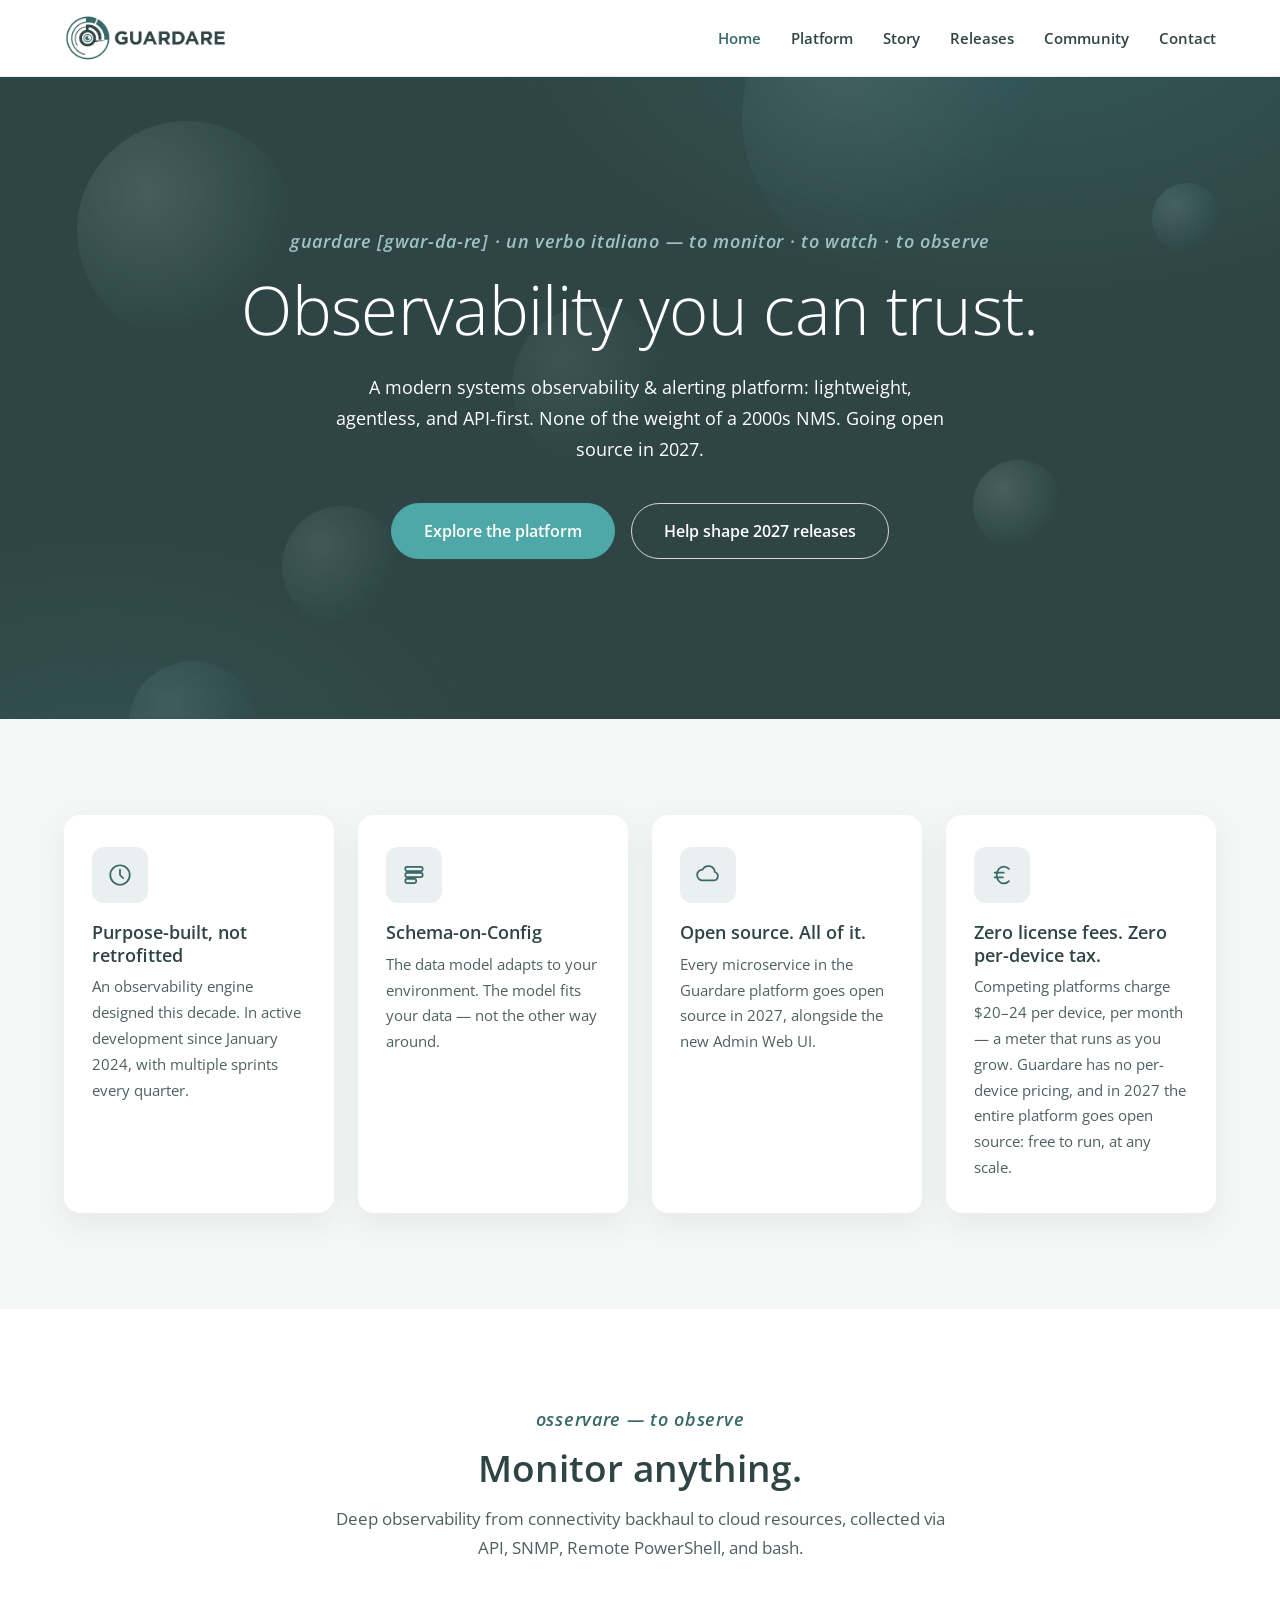
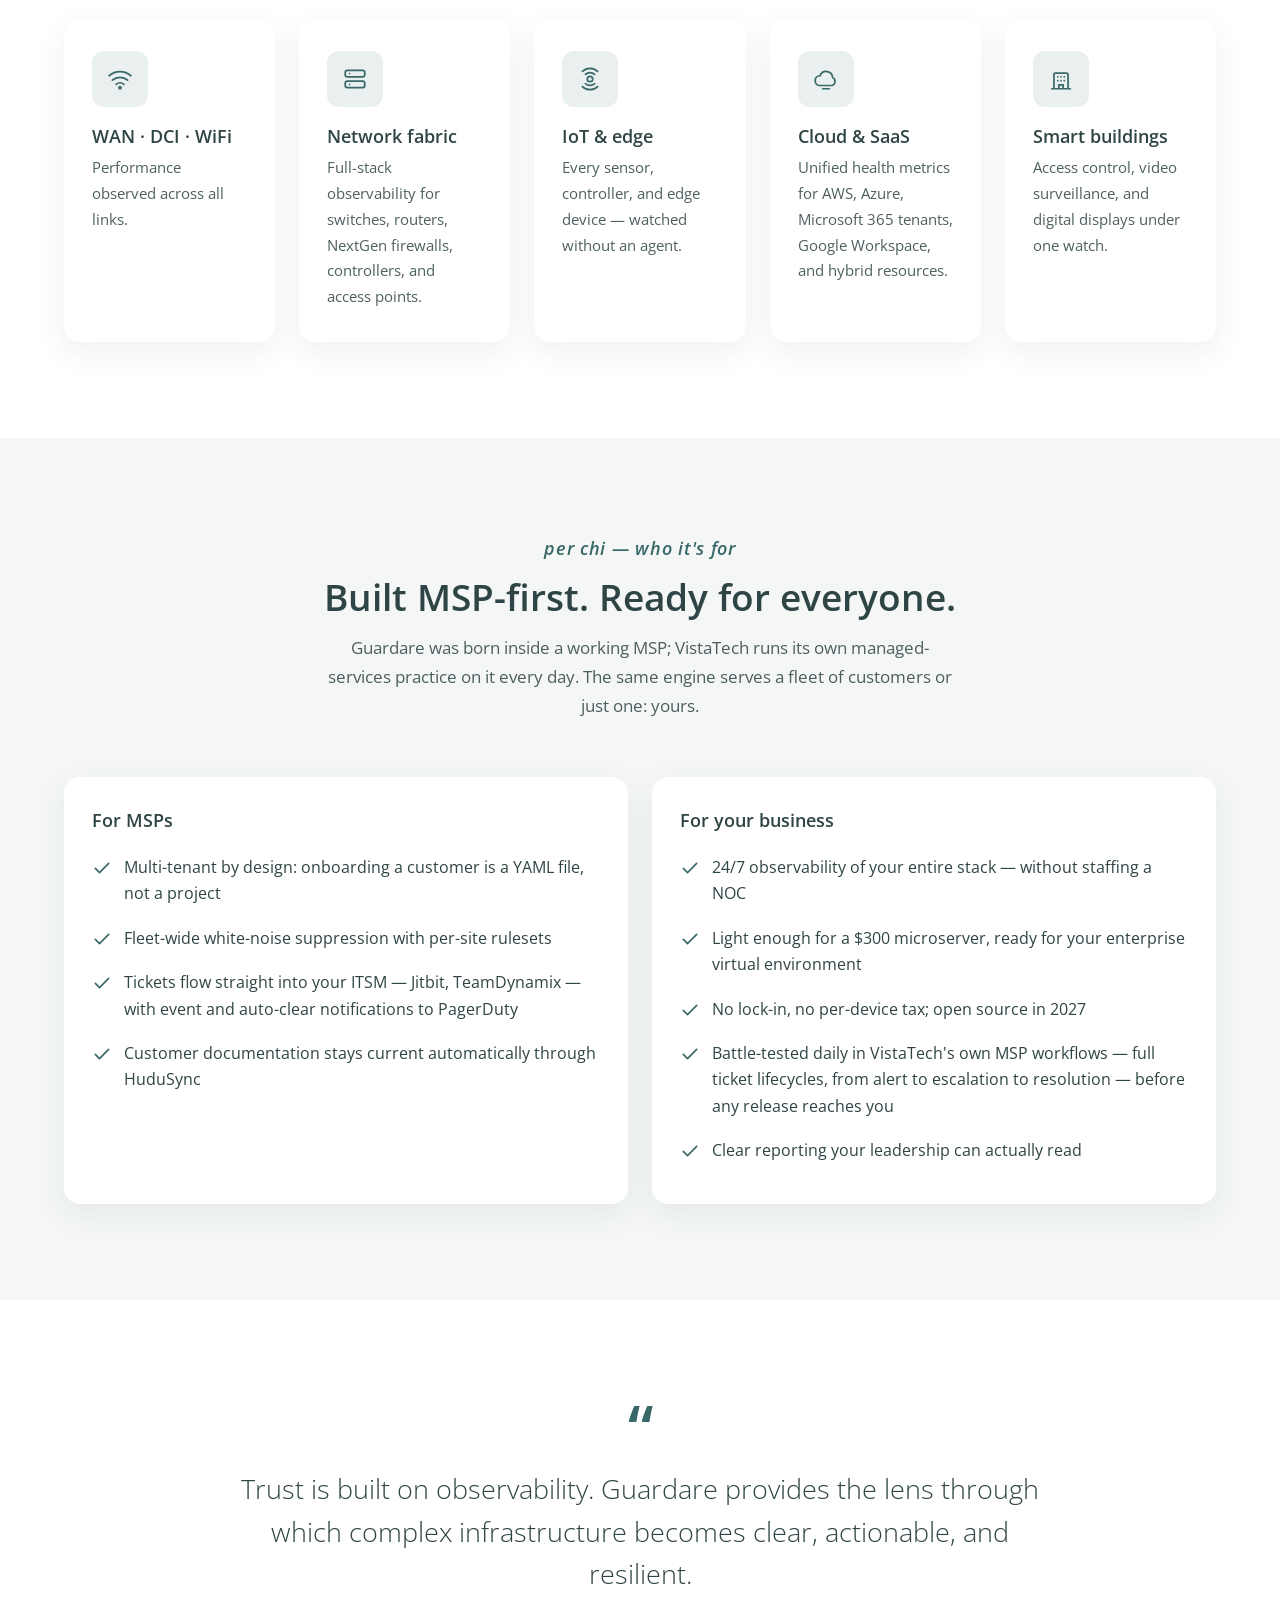
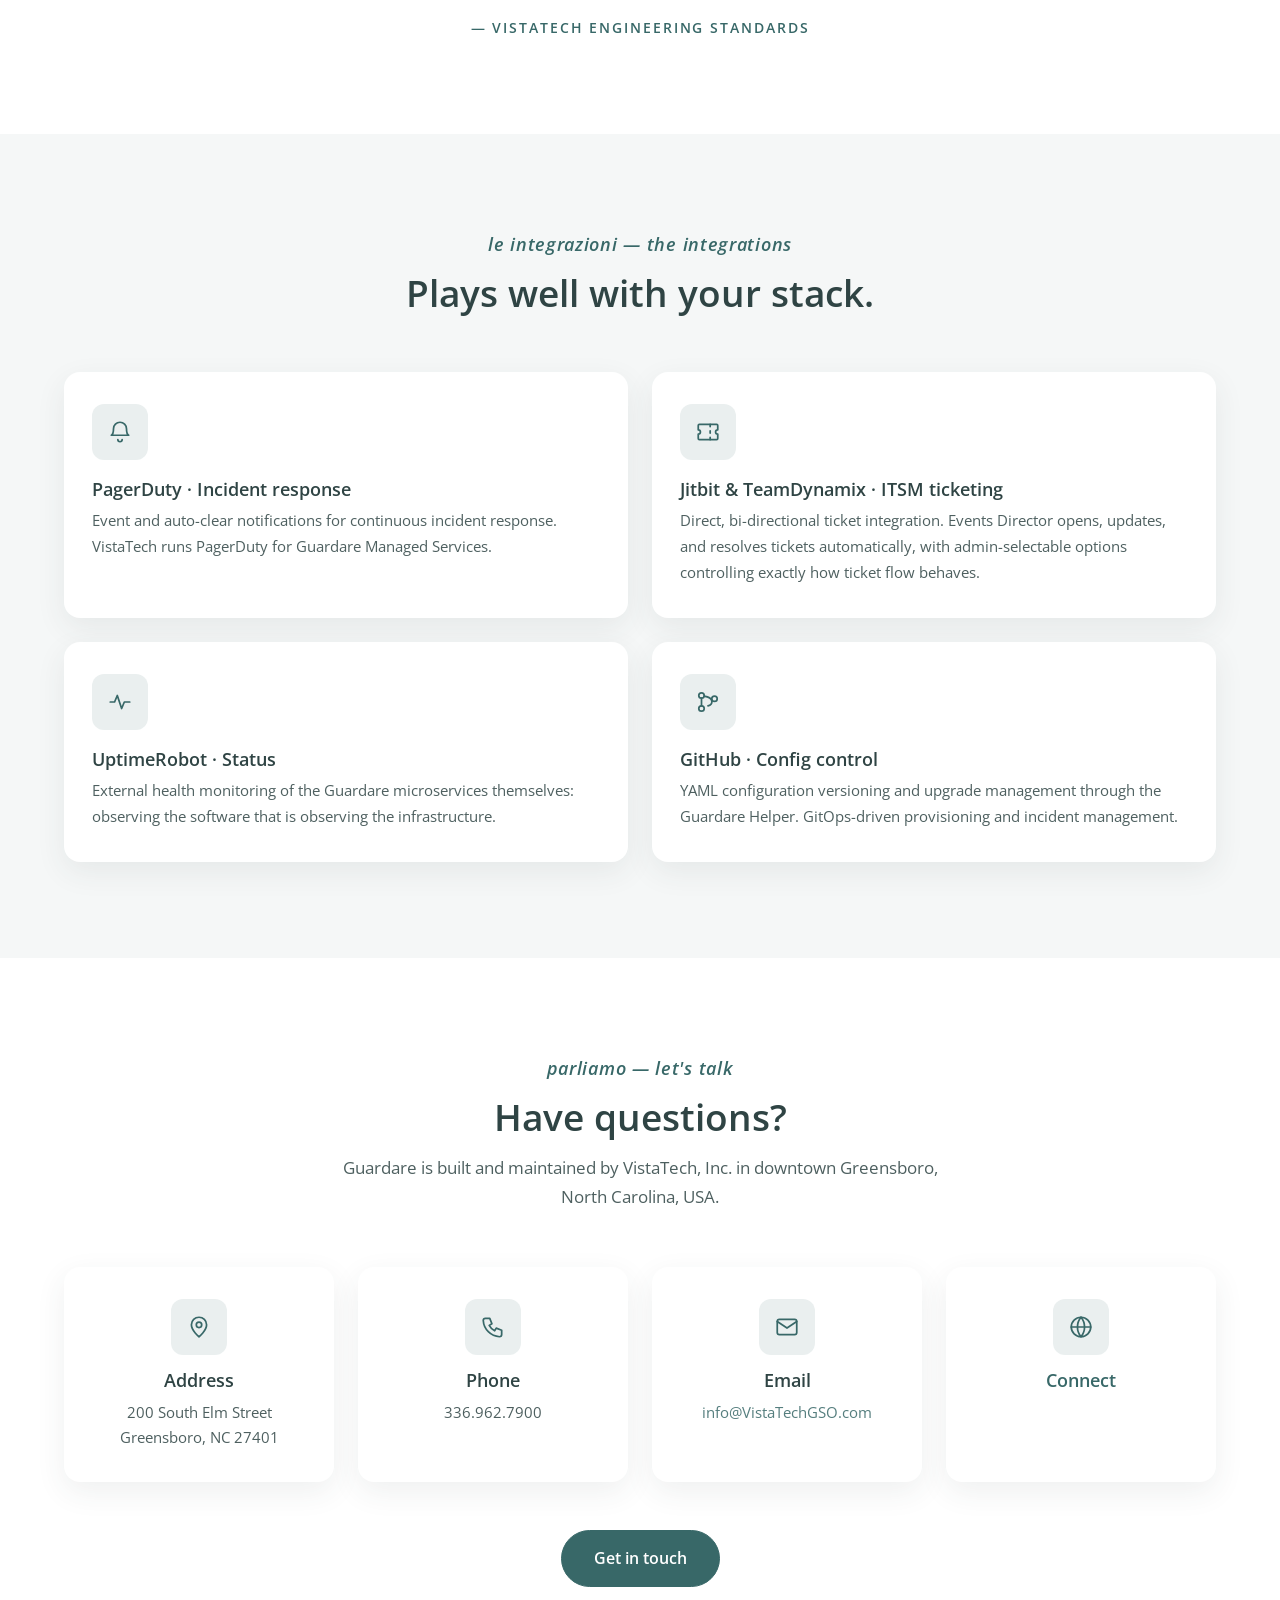
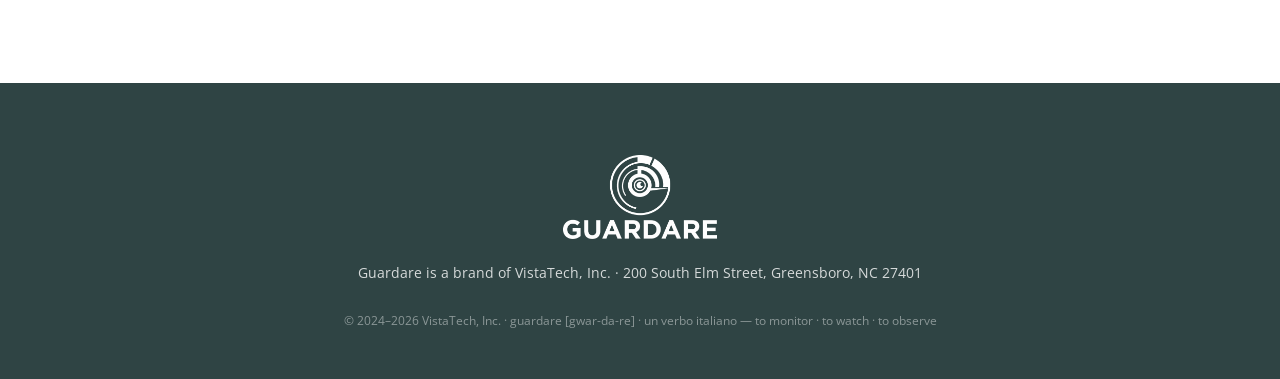
==== index.html @ 034f3d5b "Index Normalizer Changes" ====
<!DOCTYPE html>
<html lang="en">
<head>
<meta charset="UTF-8">
<meta name="viewport" content="width=device-width, initial-scale=1.0">
<title>Guardare — Modern Systems Observability &amp; Alerting</title>
<meta name="description" content="Guardare [gwar-da-re] — to monitor, to watch, to observe. A systems observability and alerting platform, going open source in 2027. Guardare is a brand of VistaTech, Inc.">
<link rel="canonical" href="https://guardare.io/">
<meta property="og:type" content="website">
<meta property="og:site_name" content="Guardare">
<meta property="og:title" content="Guardare — Modern Systems Observability &amp; Alerting">
<meta property="og:description" content="Lightweight, agentless, API-first systems observability and alerting. Going open source in 2027. A brand of VistaTech, Inc.">
<meta property="og:url" content="https://guardare.io/">
<meta property="og:image" content="https://guardare.io/og-image.png">
<meta property="og:image:width" content="1200">
<meta property="og:image:height" content="630">
<meta name="twitter:card" content="summary_large_image">
<meta name="twitter:title" content="Guardare — Modern Systems Observability &amp; Alerting">
<meta name="twitter:description" content="Lightweight, agentless, API-first systems observability and alerting. Going open source in 2027. A brand of VistaTech, Inc.">
<meta name="twitter:image" content="https://guardare.io/og-image.png">
<link rel="icon" type="image/png" href="[data-uri]">
<link rel="preconnect" href="https://fonts.googleapis.com">
<link rel="preconnect" href="https://fonts.gstatic.com" crossorigin>
<link href="https://fonts.googleapis.com/css2?family=Open+Sans:ital,wght@0,300;0,400;0,600;1,400;1,600&display=swap" rel="stylesheet">
<link rel="stylesheet" href="/site.css">
<script type="application/ld+json">
{"@context":"https://schema.org","@graph":[
 {"@type":"Organization","name":"VistaTech, Inc.","url":"https://guardare.io","brand":{"@type":"Brand","name":"Guardare"},
  "address":{"@type":"PostalAddress","streetAddress":"200 South Elm Street","addressLocality":"Greensboro","addressRegion":"NC","postalCode":"27401","addressCountry":"US"},
  "sameAs":["https://www.linkedin.com/company/vistatech-gso/"]},
 {"@type":"SoftwareApplication","name":"Guardare","applicationCategory":"DeveloperApplication","operatingSystem":"Linux",
  "description":"Modern systems observability and alerting platform: lightweight, agentless, and API-first. Going open source in 2027.",
  "url":"https://guardare.io","publisher":{"@type":"Organization","name":"VistaTech, Inc."}}
]}
</script>
</head>
<body>
<header>
  <div class="container nav">
    <a class="logo" href="/" aria-label="Guardare home"><img src="[data-uri]" alt="Guardare"></a>
    <ul>
      <li><a href="/" class="active">Home</a></li>
      <li><a href="/architecture">Platform</a></li>
      <li><a href="/story">Story</a></li>
      <li><a href="/releases">Releases</a></li>
      <li><a href="/community">Community</a></li>
      <li><a href="/#contact">Contact</a></li>
    </ul>
  </div>
</header>
<section class="hero" id="top">
  <div class="bokeh" aria-hidden="true" data-plx="0.28"><i></i><i></i><i></i><i></i><i></i><i></i><i></i></div>
    <div class="pulse" aria-hidden="true"><span></span><span></span><span></span></div>
  <div class="container">
    <div class="eyebrow">guardare [gwar-da-re] · un verbo italiano — to monitor · to watch · to observe</div>
    <h1>Observability you can trust.</h1>
    <p class="sub">A modern systems observability &amp; alerting platform: lightweight, agentless, and API-first. None of the weight of a 2000s NMS. Going open source in 2027.</p>
    <div class="actions">
      
      <a class="pill" href="/architecture">Explore the platform</a>
        <a class="pill ghost" href="/community">Help shape 2027 releases</a>
    </div>
  </div>
</section>
<section class="mist">
  <div class="container">
    <div class="grid cols-4">
      <div class="card">
        <div class="tile"><svg viewBox="0 0 24 24"><circle cx="12" cy="12" r="9"/><path d="M12 7v5l3 3"/></svg></div>
        <h3>Purpose-built, not retrofitted</h3>
        <p>An observability engine designed this decade. In active development since January 2024, with multiple sprints every quarter.</p>
      </div>
      <div class="card">
        <div class="tile"><svg viewBox="0 0 24 24"><rect x="4" y="4.5" width="16" height="4" rx="1.5"/><rect x="4" y="10" width="16" height="4" rx="1.5"/><rect x="4" y="15.5" width="10" height="4" rx="1.5"/></svg></div>
        <h3>Schema-on-Config</h3>
        <p>The data model adapts to your environment. The model fits your data — not the other way around.</p>
      </div>
      <div class="card">
        <div class="tile"><svg viewBox="0 0 24 24"><path d="M7 17a5 5 0 0 1 0-10 6 6 0 0 1 11.3 2.2A4 4 0 0 1 17 17z"/></svg></div>
        <h3>Open source. All of it.</h3>
        <p>Every microservice in the Guardare platform goes open source in 2027, alongside the new Admin Web UI.</p>
      </div>
      <div class="card">
        <div class="tile"><svg viewBox="0 0 24 24"><path d="M18.4 6.4c-1.2-1.4-2.9-2.2-4.8-2.2-3.6 0-6.5 3.5-6.5 7.8s2.9 7.8 6.5 7.8c1.9 0 3.6-.8 4.8-2.2M5.2 9.9h8.4M5.2 14.1h7.6"/></svg></div>
        <h3>Zero license fees. Zero per-device tax.</h3>
        <p>Competing platforms charge $20–24 per device, per month — a meter that runs as you grow. Guardare has no per-device pricing, and in 2027 the entire platform goes open source: free to run, at any scale.</p>
      </div>
    </div>
  </div>
</section>
<section id="monitor">
  <div class="container">
    <div class="section-head">
      <div class="eyebrow">osservare — to observe</div>
      <h2>Monitor anything.</h2>
      <p class="lead">Deep observability from connectivity backhaul to cloud resources, collected via API, SNMP, Remote PowerShell, and bash.</p>
    </div>
    <div class="grid cols-4">
      <div class="card">
        <div class="tile"><svg viewBox="0 0 24 24"><path d="M2 9c5.5-5 14.5-5 20 0M5 13c3.8-3.4 10.2-3.4 14 0M8.5 17c2-1.8 5-1.8 7 0"/><circle cx="12" cy="20" r="1"/></svg></div>
        <h3>WAN · DCI · WiFi</h3>
        <p>Performance observed across all links.</p>
      </div>
      <div class="card">
        <div class="tile"><svg viewBox="0 0 24 24"><rect x="3" y="4" width="18" height="6" rx="2"/><rect x="3" y="14" width="18" height="6" rx="2"/><path d="M7 7h.01M7 17h.01"/></svg></div>
        <h3>Network fabric</h3>
        <p>Full-stack observability for switches, routers, NextGen firewalls, controllers, and access points.</p>
      </div>
      <div class="card">
        <div class="tile"><svg viewBox="0 0 24 24"><circle cx="12" cy="12" r="2.5"/><path d="M5 5a10 10 0 0 1 14 0M7.8 7.8a6 6 0 0 1 8.4 0M5 19a10 10 0 0 0 14 0M7.8 16.2a6 6 0 0 0 8.4 0"/></svg></div>
        <h3>IoT &amp; edge</h3>
        <p>Every sensor, controller, and edge device — watched without an agent.</p>
      </div>
      <div class="card">
        <div class="tile"><svg viewBox="0 0 24 24"><path d="M6.5 18a4.5 4.5 0 0 1 0-9 6 6 0 0 1 11.6 1.6A4 4 0 0 1 17.5 18z"/><path d="M9 21h6"/></svg></div>
        <h3>Cloud &amp; SaaS</h3>
        <p>Unified health metrics for AWS, Azure, Microsoft 365 tenants, Google Workspace, and hybrid resources.</p>
      </div>
      <div class="card">
        <div class="tile"><svg viewBox="0 0 24 24"><path d="M5.5 21V8a1.5 1.5 0 0 1 1.5-1.5h10A1.5 1.5 0 0 1 18.5 8v13M3.5 21h17M10 21v-3.5h4V21"/><path d="M9 10h.01M12 10h.01M15 10h.01M9 13.5h.01M12 13.5h.01M15 13.5h.01"/></svg></div>
        <h3>Smart buildings</h3>
        <p>Access control, video surveillance, and digital displays under one watch.</p>
      </div>
    </div>
  </div>
</section>

<section id="who" class="mist">
  <div class="container">
    <div class="section-head">
      <div class="eyebrow">per chi — who it's for</div>
      <h2>Built MSP-first. Ready for everyone.</h2>
      <p class="lead">Guardare was born inside a working MSP; VistaTech runs its own managed-services practice on it every day. The same engine serves a fleet of customers or just one: yours.</p>
    </div>
    <div class="grid cols-2 split">
      <div class="card ok">
        <h3>For MSPs</h3>
        <ul>
          <li><svg viewBox="0 0 24 24"><path d="M4 12.5l5 5L20 6.5"/></svg>Multi-tenant by design: onboarding a customer is a YAML file, not a project</li>
          <li><svg viewBox="0 0 24 24"><path d="M4 12.5l5 5L20 6.5"/></svg>Fleet-wide white-noise suppression with per-site rulesets</li>
          <li><svg viewBox="0 0 24 24"><path d="M4 12.5l5 5L20 6.5"/></svg>Tickets flow straight into your ITSM — Jitbit, TeamDynamix — with event and auto-clear notifications to PagerDuty</li>
          <li><svg viewBox="0 0 24 24"><path d="M4 12.5l5 5L20 6.5"/></svg>Customer documentation stays current automatically through HuduSync</li>
        </ul>
      </div>
      <div class="card ok">
        <h3>For your business</h3>
        <ul>
          <li><svg viewBox="0 0 24 24"><path d="M4 12.5l5 5L20 6.5"/></svg>24/7 observability of your entire stack — without staffing a NOC</li>
          <li><svg viewBox="0 0 24 24"><path d="M4 12.5l5 5L20 6.5"/></svg>Light enough for a $300 microserver, ready for your enterprise virtual environment</li>
          <li><svg viewBox="0 0 24 24"><path d="M4 12.5l5 5L20 6.5"/></svg>No lock-in, no per-device tax; open source in 2027</li>
          <li><svg viewBox="0 0 24 24"><path d="M4 12.5l5 5L20 6.5"/></svg>Battle-tested daily in VistaTech's own MSP workflows — full ticket lifecycles, from alert to escalation to resolution — before any release reaches you</li>
          <li><svg viewBox="0 0 24 24"><path d="M4 12.5l5 5L20 6.5"/></svg>Clear reporting your leadership can actually read</li>
        </ul>
      </div>
    </div>
  </div>
</section>
<section class="quote">
  <div class="container">
    <blockquote>
      <span class="mark">&ldquo;</span>
      Trust is built on observability. Guardare provides the lens through which complex infrastructure becomes clear, actionable, and resilient.
      <cite>— VISTATECH ENGINEERING STANDARDS</cite>
    </blockquote>
  </div>
</section>
<section id="integrations" class="mist">
  <div class="container">
    <div class="section-head">
      <div class="eyebrow">le integrazioni — the integrations</div>
      <h2>Plays well with your stack.</h2>
    </div>
    <div class="grid cols-2">
      <div class="card">
        <div class="tile"><svg viewBox="0 0 24 24"><path d="M18 9a6 6 0 1 0-12 0c0 5-2 6-2 6h16s-2-1-2-6"/><path d="M10 19a2 2 0 0 0 4 0"/></svg></div>
        <h3>PagerDuty · Incident response</h3>
        <p>Event and auto-clear notifications for continuous incident response. VistaTech runs PagerDuty for Guardare Managed Services.</p>
      </div>
      <div class="card">
        <div class="tile"><svg viewBox="0 0 24 24"><path d="M4 5h16a1 1 0 0 1 1 1v4a2 2 0 0 0 0 4v4a1 1 0 0 1-1 1H4a1 1 0 0 1-1-1v-4a2 2 0 0 0 0-4V6a1 1 0 0 1 1-1z"/><path d="M14 5v2M14 11v2M14 17v2"/></svg></div>
        <h3>Jitbit &amp; TeamDynamix · ITSM ticketing</h3>
        <p>Direct, bi-directional ticket integration. Events Director opens, updates, and resolves tickets automatically, with admin-selectable options controlling exactly how ticket flow behaves.</p>
      </div>
      <div class="card">
        <div class="tile"><svg viewBox="0 0 24 24"><path d="M3 12h4l2.5-6 4 12L16 12h5"/></svg></div>
        <h3>UptimeRobot · Status</h3>
        <p>External health monitoring of the Guardare microservices themselves: observing the software that is observing the infrastructure.</p>
      </div>
      <div class="card">
        <div class="tile"><svg viewBox="0 0 24 24"><circle cx="6" cy="6" r="2.5"/><circle cx="6" cy="18" r="2.5"/><circle cx="18" cy="9" r="2.5"/><path d="M6 8.5v7M8.4 6.6c4 .8 7 1.6 7.2 4.9.1 2-1.5 3.5-3.6 4"/></svg></div>
        <h3>GitHub · Config control</h3>
        <p>YAML configuration versioning and upgrade management through the Guardare Helper. GitOps-driven provisioning and incident management.</p>
      </div>
    </div>
  </div>
</section>
<section id="contact">
  <div class="container">
    <div class="section-head">
      <div class="eyebrow">parliamo — let's talk</div>
      <h2>Have questions?</h2>
      <p class="lead">Guardare is built and maintained by VistaTech, Inc. in downtown Greensboro, North Carolina, USA.</p>
    </div>
    <div class="grid cols-4 contact-row">
      <div class="card">
        <div class="tile"><svg viewBox="0 0 24 24"><path d="M12 21s7-5.5 7-11a7 7 0 1 0-14 0c0 5.5 7 11 7 11z"/><circle cx="12" cy="10" r="2.5"/></svg></div>
        <h3>Address</h3>
        <p>200 South Elm Street<br>Greensboro, NC 27401</p>
      </div>
      <div class="card">
        <div class="tile"><svg viewBox="0 0 24 24"><path d="M5 4h4l2 5-2.5 1.5a12 12 0 0 0 5 5L15 13l5 2v4a2 2 0 0 1-2 2A16 16 0 0 1 3 6a2 2 0 0 1 2-2z"/></svg></div>
        <h3>Phone</h3>
        <p>336.962.7900</p>
      </div>
      <div class="card">
        <div class="tile"><svg viewBox="0 0 24 24"><rect x="3" y="5" width="18" height="14" rx="2"/><path d="M3 7l9 6 9-6"/></svg></div>
        <h3>Email</h3>
        <p><a href="mailto:info@VistaTechGSO.com">info@VistaTechGSO.com</a></p>
      </div>
      <div class="card">
        <div class="tile"><svg viewBox="0 0 24 24"><circle cx="12" cy="12" r="9"/><path d="M3 12h18M12 3a14 14 0 0 1 0 18M12 3a14 14 0 0 0 0 18"/></svg></div>
        <h3><a href="https://www.linkedin.com/company/vistatech-gso/" target="_blank" rel="noopener">Connect</a></h3>
      </div>
    </div>
    <p class="center" style="margin-top:48px"><a class="pill" href="mailto:info@VistaTechGSO.com?subject=Guardare%20inquiry">Get in touch</a></p>
  </div>
</section>
<footer>
  <div class="container">
    <img src="[data-uri]" alt="Guardare">
    <p class="fine">Guardare is a brand of VistaTech, Inc. · 200 South Elm Street, Greensboro, NC 27401</p>
    <p class="legal">© 2024–2026 VistaTech, Inc. · guardare [gwar-da-re] · un verbo italiano — to monitor · to watch · to observe</p>
  </div>
</footer>
<script src="/site.js"></script>
</body>
</html>
---- site.css ----
:root{
    --ink:#2F4444;        /* primary dark slate-teal */
    --teal:#386868;       /* accent teal */
    --teal-10:rgba(56,104,104,.10);
    --teal-bright:#4FA8A8;
    --teal-18:rgba(56,104,104,.18);
    --paper:#FFFFFF;
    --mist:#F5F7F7;       /* soft gray */
    --line:rgba(47,68,68,.10);
    --shadow:0 10px 30px rgba(47,68,68,.08);
    --radius:16px;
    --radius-sm:12px;
  }
  *{margin:0;padding:0;box-sizing:border-box}
  html{scroll-behavior:smooth}
  body{font-family:'Open Sans',-apple-system,Segoe UI,Roboto,sans-serif;font-weight:400;color:var(--ink);background:var(--paper);line-height:1.7;font-size:17px}
  h1,h2,h3,h4{line-height:1.25}
  h1{font-weight:300;font-size:clamp(2.6rem,6vw,4.2rem);letter-spacing:-.01em}
  h2{font-weight:600;font-size:clamp(1.7rem,3.4vw,2.3rem)}
  h3{font-weight:600;font-size:1.12rem}
  p{font-weight:400}
  a{color:var(--teal);text-decoration:none}
  img{max-width:100%;display:block}
  .container{max-width:1200px;margin:0 auto;padding:0 24px}
  section{padding:96px 0}
  .eyebrow{font-style:italic;font-weight:600;color:var(--teal);font-size:1.1rem;letter-spacing:.04em;margin-bottom:10px}
  .lead{max-width:640px;margin:14px auto 0;color:var(--ink);opacity:.85}
  .center{text-align:center}
  .pill{display:inline-block;background:var(--teal);color:#fff;font-weight:600;font-size:.98rem;padding:14px 32px;border-radius:999px;transition:background .25s ease, transform .25s ease;border:1.5px solid var(--teal)}
  .pill:hover{background:var(--ink);border-color:var(--ink);transform:translateY(-1px)}
  .pill.ghost{background:transparent;color:#fff;border-color:rgba(255,255,255,.55)}
  .pill.ghost:hover{background:rgba(255,255,255,.12);transform:translateY(-1px)}
  .grid{display:grid;gap:24px}
  .cols-2{grid-template-columns:repeat(2,1fr)}
  .cols-3{grid-template-columns:repeat(3,1fr)}
  .cols-4{grid-template-columns:repeat(4,1fr)}
  .card{background:var(--paper);border-radius:var(--radius);box-shadow:var(--shadow);padding:32px 28px;display:flex;flex-direction:column;height:100%}
  .card p{font-size:.95rem;opacity:.85}
  .tile{width:56px;height:56px;border-radius:var(--radius-sm);background:var(--teal-10);display:flex;align-items:center;justify-content:center;margin-bottom:18px;flex:0 0 auto}
  .tile svg{width:26px;height:26px;stroke:var(--teal);fill:none;stroke-width:1.6;stroke-linecap:round;stroke-linejoin:round}
  .card h3{margin-bottom:8px}

  /* Header */
  header{position:sticky;top:0;z-index:50;background:rgba(255,255,255,.92);backdrop-filter:blur(10px);border-bottom:1px solid var(--line)}
  .nav{display:flex;align-items:center;justify-content:space-between;height:76px;gap:24px}
  .nav .logo{flex:0 0 auto;display:flex;align-items:center}
  .nav .logo img{height:50px;width:auto;max-width:none;aspect-ratio:auto}
  .nav ul{display:flex;gap:30px;list-style:none;align-items:center}
  .nav ul a{color:var(--ink);font-weight:600;font-size:.95rem}
  .nav ul a:hover{color:var(--teal)}
  .nav ul a.pill{color:#fff}
  .nav ul a.pill:hover{color:#fff}
  .nav .pill{padding:11px 24px;font-size:.9rem}

  /* Hero */
  .hero{position:relative;overflow:hidden;background:
    radial-gradient(900px 500px at 80% -10%, rgba(56,104,104,.55), transparent 60%),
    radial-gradient(700px 460px at 8% 110%, rgba(56,104,104,.35), transparent 60%),
    var(--ink);
    color:#fff;padding:150px 0 160px;text-align:center}
  .hero .eyebrow{color:#9FC2C2}
  .hero p.sub{max-width:620px;margin:20px auto 38px;color:rgba(255,255,255,.85);font-weight:300;font-size:1.15rem}
  .hero .actions{display:flex;gap:16px;justify-content:center;flex-wrap:wrap}
  .pulse{position:absolute;inset:0;pointer-events:none}
  .pulse span{position:absolute;left:50%;top:58%;width:46vmin;height:46vmin;border:1.5px solid rgba(159,194,194,.28);border-radius:50%;transform:translate(-50%,-50%) scale(.45);opacity:0;animation:ring 7s linear infinite}
  .pulse span:nth-child(2){animation-delay:2.33s}
  .pulse span:nth-child(3){animation-delay:4.66s}
  @keyframes ring{0%{transform:translate(-50%,-50%) scale(.45);opacity:0}12%{opacity:.85}100%{transform:translate(-50%,-50%) scale(2.1);opacity:0}}
  @media (prefers-reduced-motion: reduce){.pulse{display:none}}

  /* Alternating sections */
  .mist{background:var(--mist)}
  .section-head{max-width:680px;margin:0 auto 56px;text-align:center}

  /* Is / Is not */
  .split{align-items:stretch}
  .split .card ul{list-style:none;margin-top:6px}
  .split .card li{display:flex;gap:12px;align-items:flex-start;padding:9px 0;font-size:.97rem}
  .split .card li svg{flex:0 0 auto;width:20px;height:20px;margin-top:4px}
  .ok svg{stroke:var(--teal);fill:none;stroke-width:2;stroke-linecap:round;stroke-linejoin:round}
  .no svg{stroke:#B0BCBC;fill:none;stroke-width:2;stroke-linecap:round}

  /* Flow diagram */
  .flow{border-top:1px solid var(--line);padding:56px 0 8px;margin-bottom:56px;display:flex;justify-content:center}
  .flow svg,.flow video{width:min(860px,100%);height:auto;display:block}

  /* Timeline */
  .timeline{max-width:760px;margin:0 auto;position:relative}
  .timeline::before{content:"";position:absolute;left:15px;top:6px;bottom:6px;width:2px;background:var(--teal-18)}
  .tl-item{position:relative;padding:0 0 44px 56px}
  .tl-item:last-child{padding-bottom:0}
  .tl-item::before{content:"";position:absolute;left:8px;top:4px;width:16px;height:16px;border-radius:50%;background:var(--teal);border:3px solid #fff;box-shadow:0 0 0 2px var(--teal-18)}
  .tl-date{font-weight:600;color:var(--teal);font-size:.83rem;letter-spacing:.1em;text-transform:uppercase;margin-bottom:4px}
  .tl-item h3{margin-bottom:6px}
  .tl-item p{font-size:.95rem;opacity:.85;max-width:580px}

  /* Quote band */
  .quote{background:#fff;text-align:center}
  .quote blockquote{max-width:820px;margin:0 auto;font-weight:300;font-size:clamp(1.3rem,2.6vw,1.7rem);line-height:1.55}
  .quote .mark{font-size:4rem;color:var(--teal);font-weight:600;line-height:1;display:block;margin-bottom:8px}
  .quote cite{display:block;margin-top:22px;font-style:normal;font-weight:600;font-size:.85rem;letter-spacing:.14em;color:var(--teal)}

  /* Contact */
  .contact-row .card{align-items:center;text-align:center}
  .contact-row .card p{font-size:.92rem}
  .contact-row .tile{margin-bottom:14px}

  /* Footer */
  footer{background:var(--ink);color:rgba(255,255,255,.8);text-align:center;padding:72px 0 48px}
  footer img{height:84px;width:auto;margin:0 auto 22px}
  footer .fine{font-size:.85rem;margin-top:6px}
  footer .legal{font-size:.78rem;opacity:.55;margin-top:26px}

  @media (max-width: 980px){
    .cols-4{grid-template-columns:repeat(2,1fr)}
    .cols-3{grid-template-columns:repeat(2,1fr)}
  }
  @media (max-width: 760px){
    section{padding:72px 0}
    .nav ul{gap:16px;overflow-x:auto;-webkit-overflow-scrolling:touch;scrollbar-width:none}
    .pagehead{padding:100px 0 48px}
    .pagehead p.sub{font-size:.98rem}
    .nav ul::-webkit-scrollbar{display:none}
    .nav ul a{font-size:.88rem;white-space:nowrap}
    .nav .pill{display:none}
    .nav .logo img{height:38px;width:auto;max-width:none}
    .cols-2,.cols-3,.cols-4{grid-template-columns:1fr}
    .hero{padding:110px 0 120px}
  }
  /* hero contrast */
  .hero p.sub{color:#fff;font-weight:400;opacity:1}
  .hero .actions .pill{background:var(--teal-bright);border-color:var(--teal-bright)}
  .hero .actions .pill:hover{background:#3E8C8C;border-color:#3E8C8C}
  .hero .pill.ghost{background:transparent;border-color:rgba(255,255,255,.78)}
  .hero .pill.ghost:hover{background:rgba(255,255,255,.14)}

  /* sub-page header band */
  .pagehead{background:
    radial-gradient(800px 420px at 82% -20%, rgba(56,104,104,.55), transparent 60%),
    radial-gradient(600px 380px at 6% 130%, rgba(56,104,104,.35), transparent 60%),
    var(--ink);
    color:#fff;text-align:center;padding:128px 0 72px}
  .pagehead .eyebrow{color:#9FC2C2}
  .pagehead h1{font-weight:300;font-size:clamp(2.2rem,4.6vw,3.2rem)}
  .pagehead p.sub{max-width:620px;margin:16px auto 0;color:#fff;font-weight:400}
  .nav ul a.active{color:var(--teal)}

  /* scroll reveal + timeline flow */
  html.js .card, html.js .section-head, html.js .tl-item{opacity:0;transform:translateY(16px);transition:opacity .55s ease,transform .55s ease}
  html.js .card.vis, html.js .section-head.vis, html.js .tl-item.vis{opacity:1;transform:none}
  html.js .timeline::before{transform:scaleY(0);transform-origin:top;transition:transform 1.6s ease .1s}
  html.js .timeline.vis::before{transform:scaleY(1)}
  @media (prefers-reduced-motion: reduce){
    html.js .card, html.js .section-head, html.js .tl-item{opacity:1;transform:none;transition:none}
    html.js .timeline::before{transform:none;transition:none}
  }

  /* community page */
  .cta-row{display:flex;gap:16px;justify-content:center;flex-wrap:wrap;margin-top:34px}
  .req-list{list-style:none;max-width:720px;margin:40px auto 0;text-align:left}
  .req-list li{background:var(--paper);border-radius:var(--radius-sm);box-shadow:var(--shadow);padding:16px 22px;margin-bottom:12px;display:flex;justify-content:space-between;gap:16px;align-items:center}
  .req-list a{font-weight:600}
  .req-list .meta{font-size:.82rem;opacity:.6;white-space:nowrap}

  /* community on-site form */
  .cform{max-width:680px;margin:48px auto 0;background:var(--paper);border-radius:var(--radius);box-shadow:var(--shadow);padding:36px;text-align:left}
  .cform label{font-weight:600;font-size:.9rem;display:block;margin:18px 0 6px}
  .cform input,.cform select,.cform textarea{width:100%;padding:12px 14px;border:1.5px solid rgba(47,68,68,.18);border-radius:10px;font:inherit;color:var(--ink);background:#fff}
  .cform input:focus,.cform select:focus,.cform textarea:focus{outline:none;border-color:var(--teal)}
  .cform textarea{min-height:150px;resize:vertical}
  .cform .pill{margin-top:22px;border:0;cursor:pointer;font:inherit}
  .cform .pill:disabled{opacity:.6;cursor:default}
  .cform .note{font-size:.84rem;opacity:.65;margin-top:10px}
  .cform .cf-turnstile{margin-top:20px}
  .cform{position:relative}
  .flow video,.flow svg{border-radius:18px}

  /* bokeh field (dark bands) */
  .hero,.pagehead{position:relative;overflow:hidden}
  .hero .container,.pagehead .container{position:relative;z-index:1}
  .bokeh{position:absolute;inset:-10% 0;pointer-events:none;will-change:transform}
  .bokeh i{position:absolute;border-radius:50%;
    background:radial-gradient(circle at 32% 32%, rgba(196,228,228,.5), rgba(79,168,168,.16) 58%, transparent 72%);
    animation:bokehDrift ease-in-out infinite alternate}
  .bokeh i:nth-child(1){width:220px;height:220px;left:6%;top:14%;animation-duration:26s;animation-delay:-4s;opacity:.32}
  .bokeh i:nth-child(2){width:120px;height:120px;left:22%;top:64%;animation-duration:21s;animation-delay:-11s;opacity:.26}
  .bokeh i:nth-child(3){width:300px;height:300px;left:58%;top:-6%;animation-duration:32s;animation-delay:-7s;opacity:.22}
  .bokeh i:nth-child(4){width:90px;height:90px;left:76%;top:58%;animation-duration:18s;animation-delay:-2s;opacity:.34}
  .bokeh i:nth-child(5){width:160px;height:160px;left:40%;top:38%;animation-duration:24s;animation-delay:-15s;opacity:.2}
  .bokeh i:nth-child(6){width:70px;height:70px;left:90%;top:22%;animation-duration:16s;animation-delay:-9s;opacity:.3}
  .bokeh i:nth-child(7){width:130px;height:130px;left:10%;top:84%;animation-duration:28s;animation-delay:-19s;opacity:.22}
  @keyframes bokehDrift{from{transform:translate3d(0,0,0) scale(1)}to{transform:translate3d(46px,-64px,0) scale(1.18)}}
  @media (max-width:760px){.bokeh i:nth-child(n+5){display:none}.bokeh i{opacity:.22}}
  @media (prefers-reduced-motion: reduce){.bokeh{display:none}}

  /* request list: type chips, heading, date meta */
  .req-head{max-width:720px;margin:48px auto 0;text-align:left;display:flex;align-items:baseline;justify-content:space-between;gap:12px}
  .req-head h3{font-size:1.05rem}
  .req-head span{font-size:.82rem;opacity:.78;white-space:nowrap}
  .req-list{margin-top:16px}
  .req-list .req-type{flex:0 0 auto;font-size:.68rem;font-weight:600;letter-spacing:.08em;text-transform:uppercase;padding:4px 10px;border-radius:999px;background:var(--teal-10);color:var(--teal)}
  .req-list .req-type.bug{background:#F7E9E7;color:#9A4634}
  .req-list a.title{flex:1}
  @media (max-width:760px){
    .req-list li{flex-wrap:wrap}
    .req-list .meta{margin-left:auto}
    .req-head{flex-direction:column;gap:2px}
  }

  /* request list: inset mist panel */
  .req-panel{max-width:780px;margin:48px auto 0;background:var(--mist);border-radius:var(--radius);padding:26px 26px 14px}
  .req-panel .req-head{max-width:none;margin:0 2px 16px}
  .req-panel .req-list{max-width:none;margin:0}
  @media (max-width:760px){.req-panel{padding:18px 14px 8px}}
  .req-head .gh-mark{width:20px;height:20px;vertical-align:-5px;fill:currentColor;margin-left:2px}
  .req-panel + .req-panel{margin-top:22px}
  .req-more{margin:14px 4px 4px;font-size:.88rem}
  .req-more a{font-weight:600}
  /* roadmap panel: scrollable list */
  #roadmap-panel .req-list{max-height:460px;overflow-y:auto;padding-right:8px;scrollbar-width:thin;scrollbar-color:rgba(47,68,68,.25) transparent}
  #roadmap-panel .req-list::-webkit-scrollbar{width:8px}
  #roadmap-panel .req-list::-webkit-scrollbar-track{background:transparent}
  #roadmap-panel .req-list::-webkit-scrollbar-thumb{background:rgba(47,68,68,.18);border-radius:8px}
  #roadmap-panel .req-list::-webkit-scrollbar-thumb:hover{background:rgba(47,68,68,.32)}

  /* releases page */
  .rel-feature{max-width:860px;margin:0 auto;background:#fff;border-radius:var(--radius);box-shadow:var(--shadow);padding:34px 36px;border-top:4px solid var(--teal-bright)}
  .rel-status{display:inline-block;font-size:.72rem;font-weight:600;letter-spacing:.08em;text-transform:uppercase;padding:6px 14px;border-radius:999px;background:var(--teal-10);color:var(--teal)}
  .rel-list{list-style:none;margin-top:22px;display:grid;gap:14px}
  .rel-list li{display:flex;gap:12px;align-items:flex-start;line-height:1.6}
  .rel-list svg{flex:0 0 auto;width:19px;height:19px;margin-top:3px;fill:none;stroke:var(--teal-bright);stroke-width:2.4;stroke-linecap:round;stroke-linejoin:round}
  .rel-feed{max-width:780px;margin:0 auto;display:flex;flex-direction:column;gap:18px}
  .rel-card{background:#fff;border-radius:var(--radius);box-shadow:var(--shadow);padding:24px 28px;border-left:3px solid var(--teal-bright)}
  .rel-card.upcoming{background:transparent;border:2px dashed rgba(56,104,104,.4);border-left:2px dashed rgba(56,104,104,.4);box-shadow:none}
  .rel-date{font-size:.74rem;font-weight:600;letter-spacing:.08em;text-transform:uppercase;color:var(--teal);opacity:.85}
  .rel-card h3{margin:8px 0 6px}
  .rel-tags{display:flex;gap:8px;flex-wrap:wrap;margin-top:14px}
  .rel-tag{font-size:.66rem;font-weight:600;letter-spacing:.08em;text-transform:uppercase;padding:4px 10px;border-radius:999px;background:var(--teal-10);color:var(--teal)}
  @media (max-width:760px){.rel-feature{padding:24px 18px}.rel-card{padding:20px 18px}}
  /* monitor section: five cards across on desktop */
  @media (min-width:981px){#monitor .cols-4{grid-template-columns:repeat(5,1fr)}}
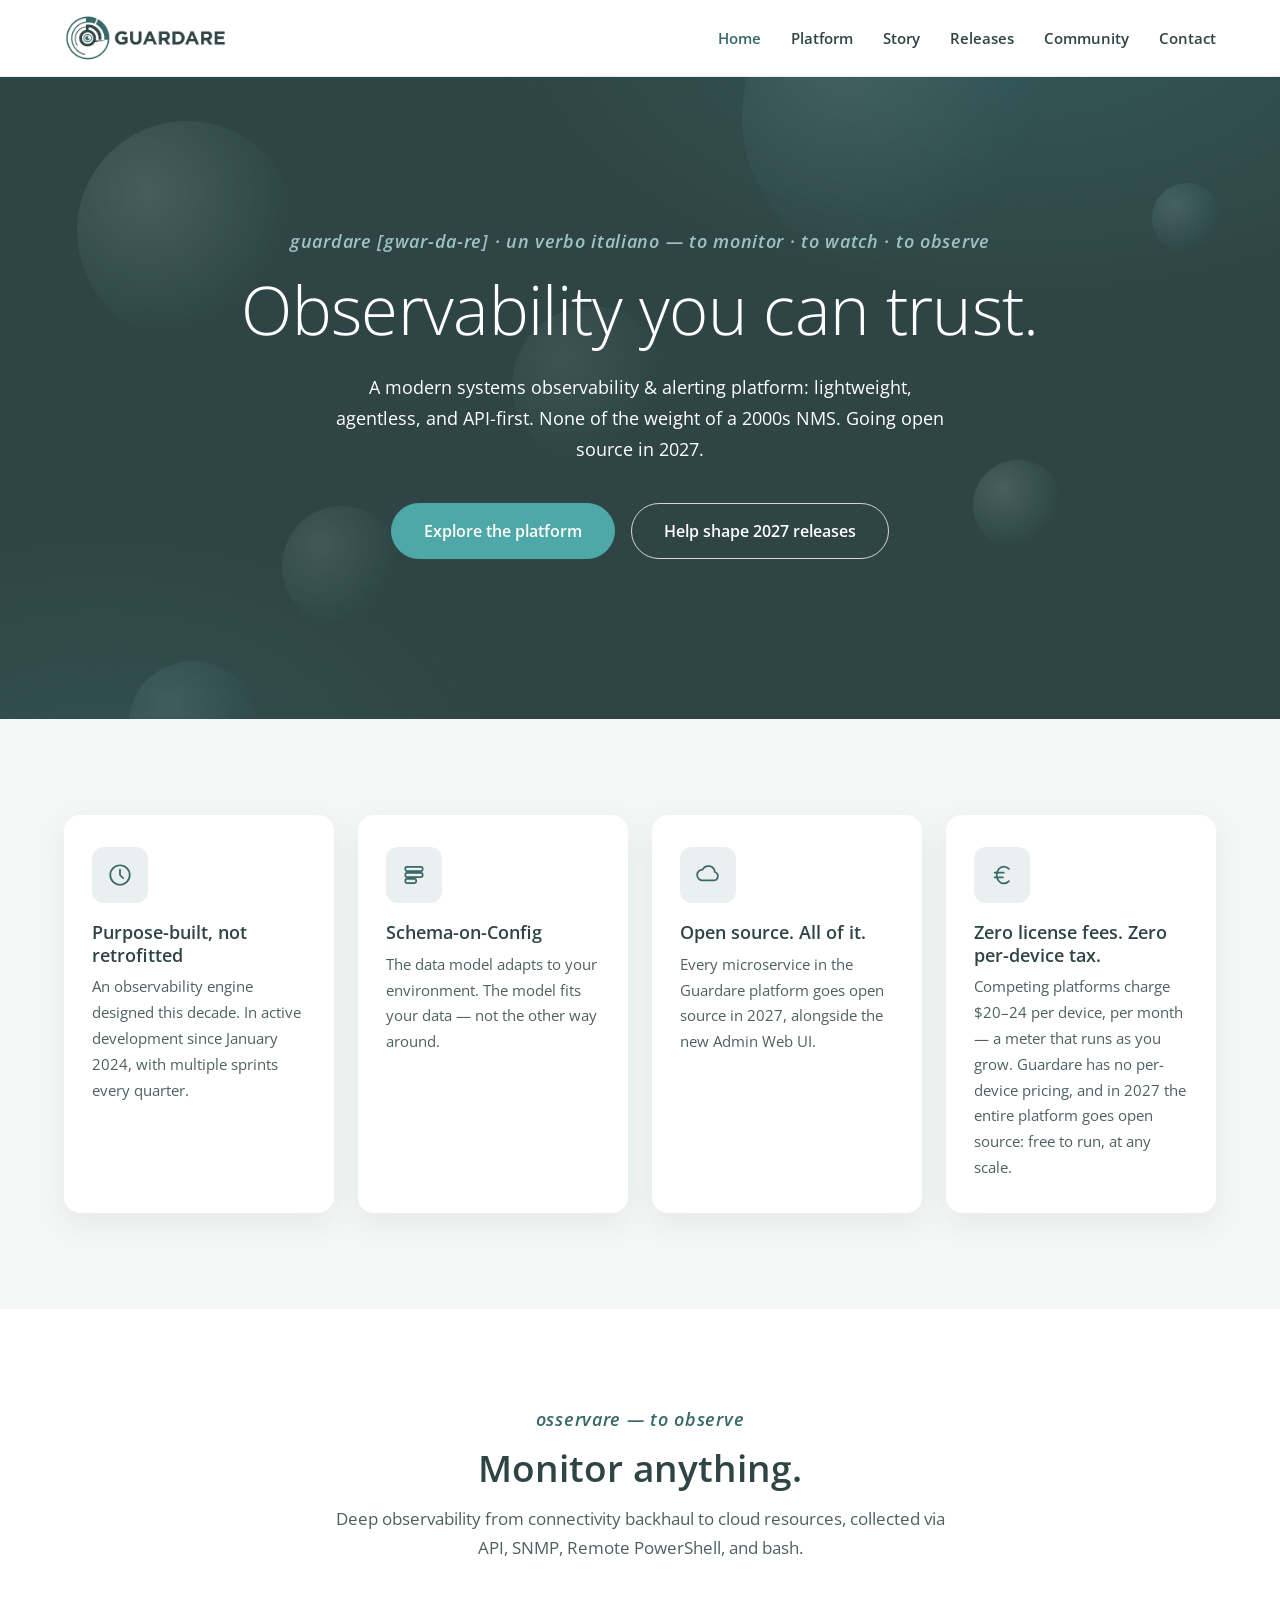
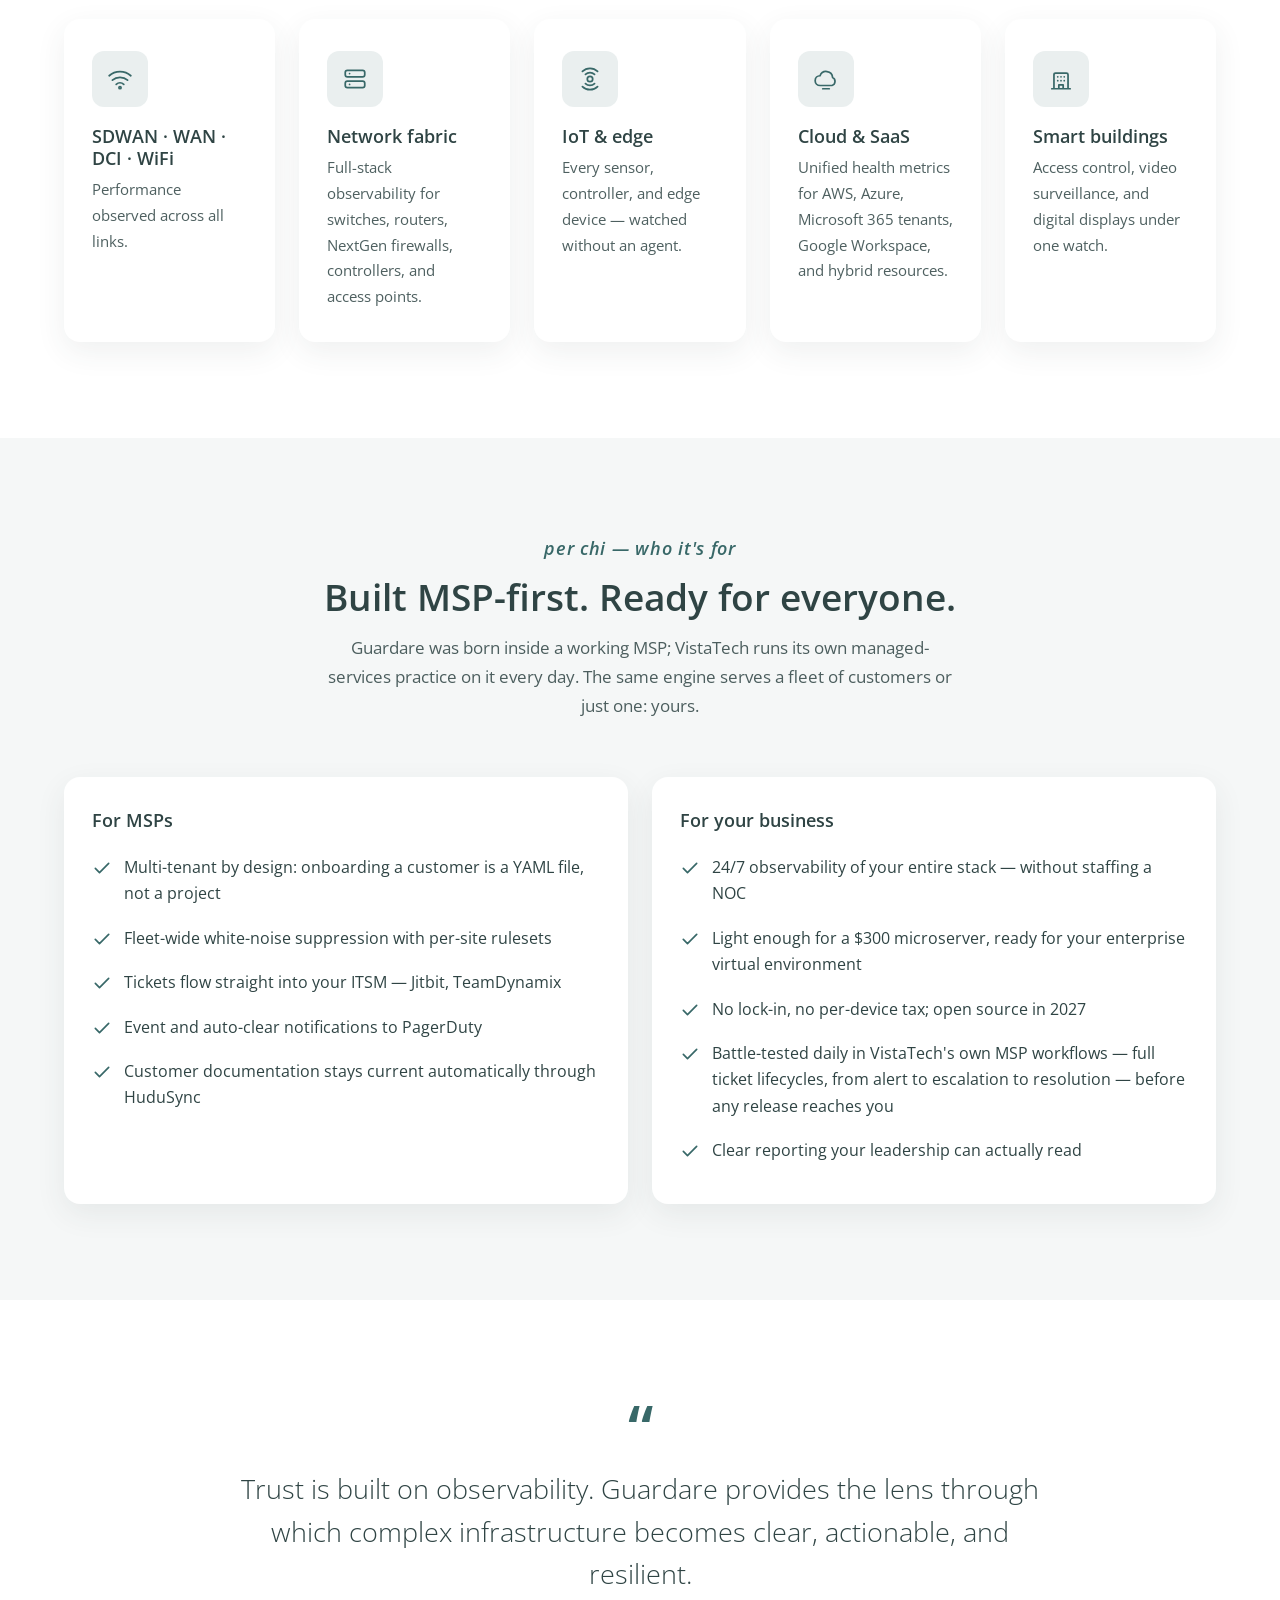
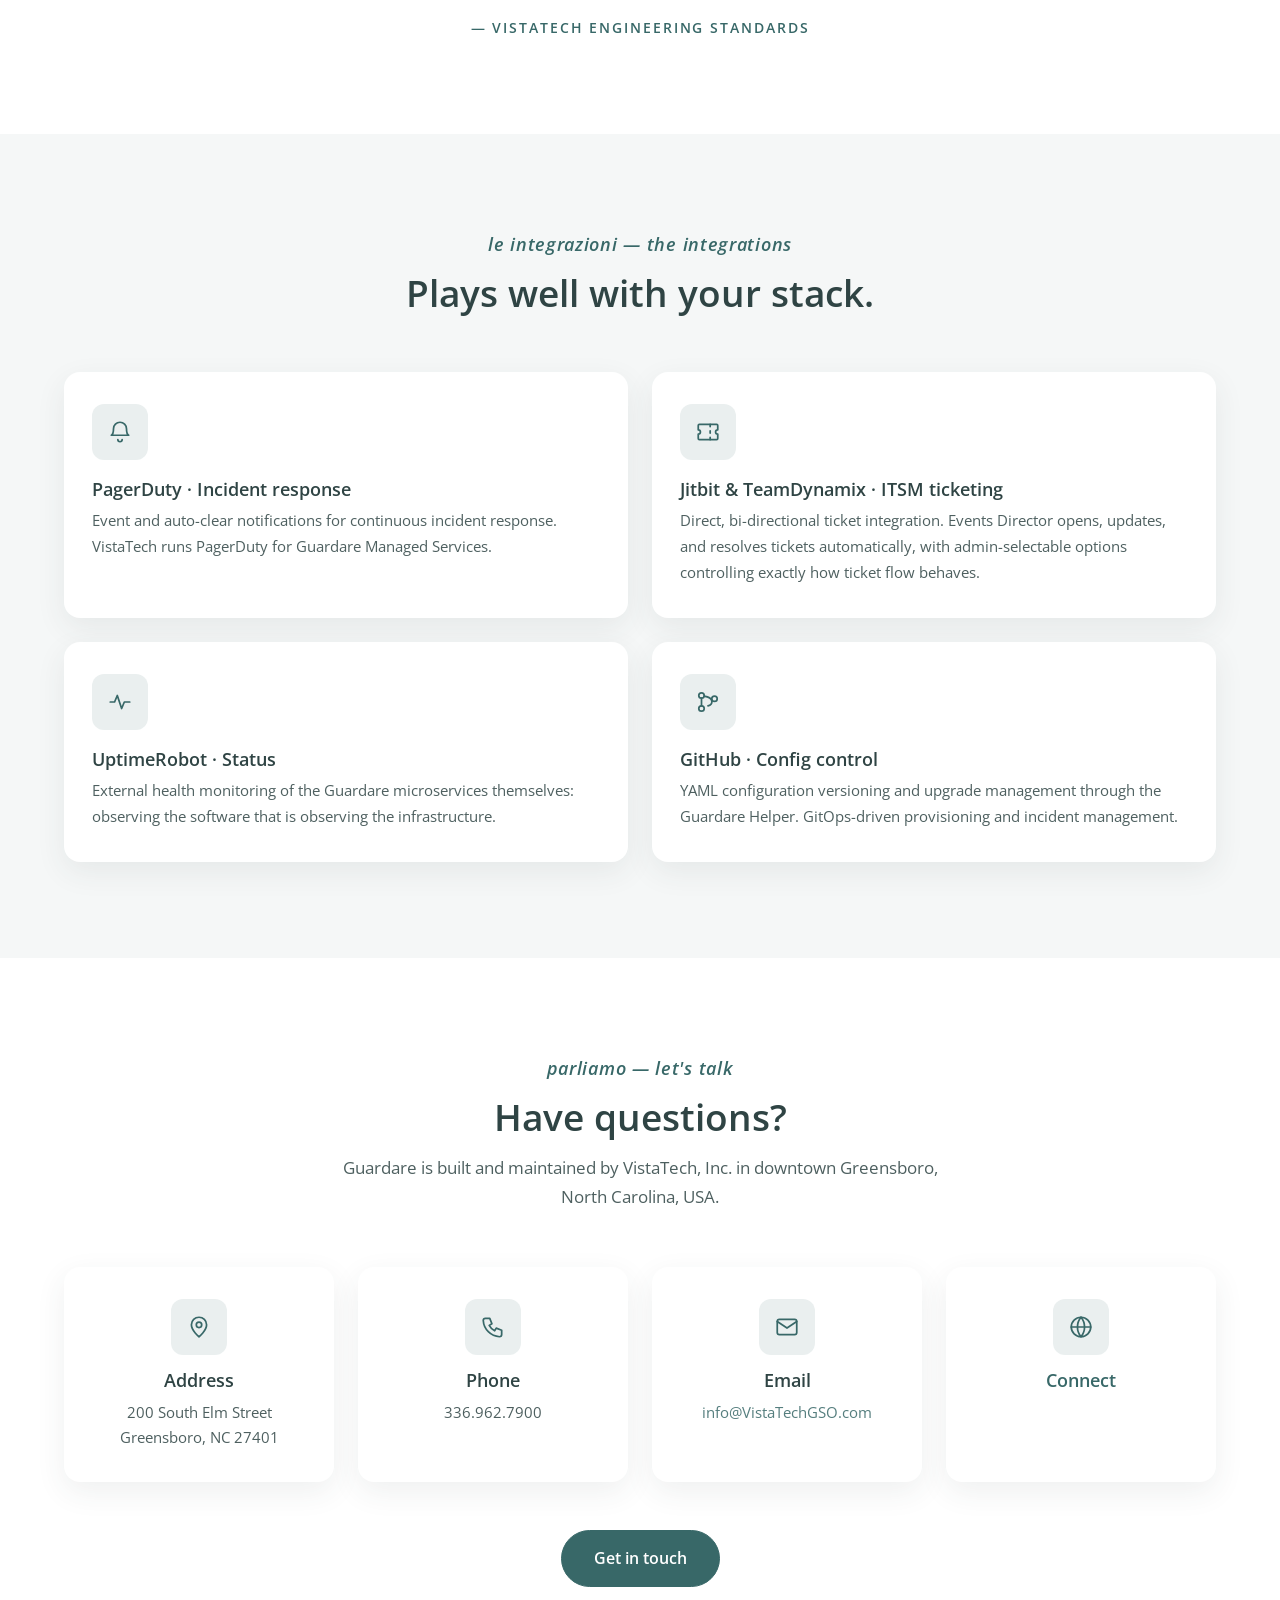
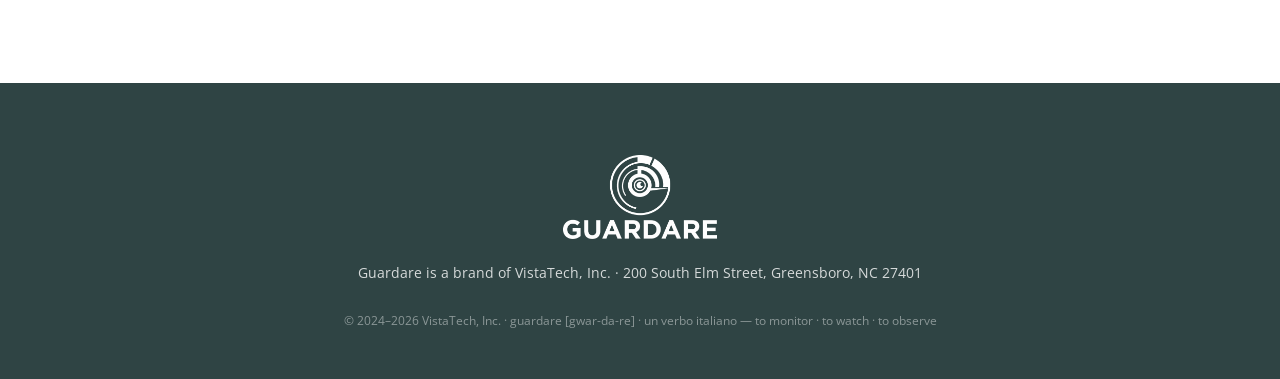
==== commit 173efd69: "Labeling change" ====
--- a/index.html
+++ b/index.html
@@ -98,7 +98,7 @@
     <div class="grid cols-4">
       <div class="card">
         <div class="tile"><svg viewBox="0 0 24 24"><path d="M2 9c5.5-5 14.5-5 20 0M5 13c3.8-3.4 10.2-3.4 14 0M8.5 17c2-1.8 5-1.8 7 0"/><circle cx="12" cy="20" r="1"/></svg></div>
-        <h3>WAN · DCI · WiFi</h3>
+        <h3>SDWAN · WAN · DCI · WiFi</h3>
         <p>Performance observed across all links.</p>
       </div>
       <div class="card">
@@ -138,7 +138,8 @@
         <ul>
           <li><svg viewBox="0 0 24 24"><path d="M4 12.5l5 5L20 6.5"/></svg>Multi-tenant by design: onboarding a customer is a YAML file, not a project</li>
           <li><svg viewBox="0 0 24 24"><path d="M4 12.5l5 5L20 6.5"/></svg>Fleet-wide white-noise suppression with per-site rulesets</li>
-          <li><svg viewBox="0 0 24 24"><path d="M4 12.5l5 5L20 6.5"/></svg>Tickets flow straight into your ITSM — Jitbit, TeamDynamix — with event and auto-clear notifications to PagerDuty</li>
+          <li><svg viewBox="0 0 24 24"><path d="M4 12.5l5 5L20 6.5"/></svg>Tickets flow straight into your ITSM — Jitbit, TeamDynamix</li>
+          <li><svg viewBox="0 0 24 24"><path d="M4 12.5l5 5L20 6.5"/></svg>Event and auto-clear notifications to PagerDuty</li>
           <li><svg viewBox="0 0 24 24"><path d="M4 12.5l5 5L20 6.5"/></svg>Customer documentation stays current automatically through HuduSync</li>
         </ul>
       </div>
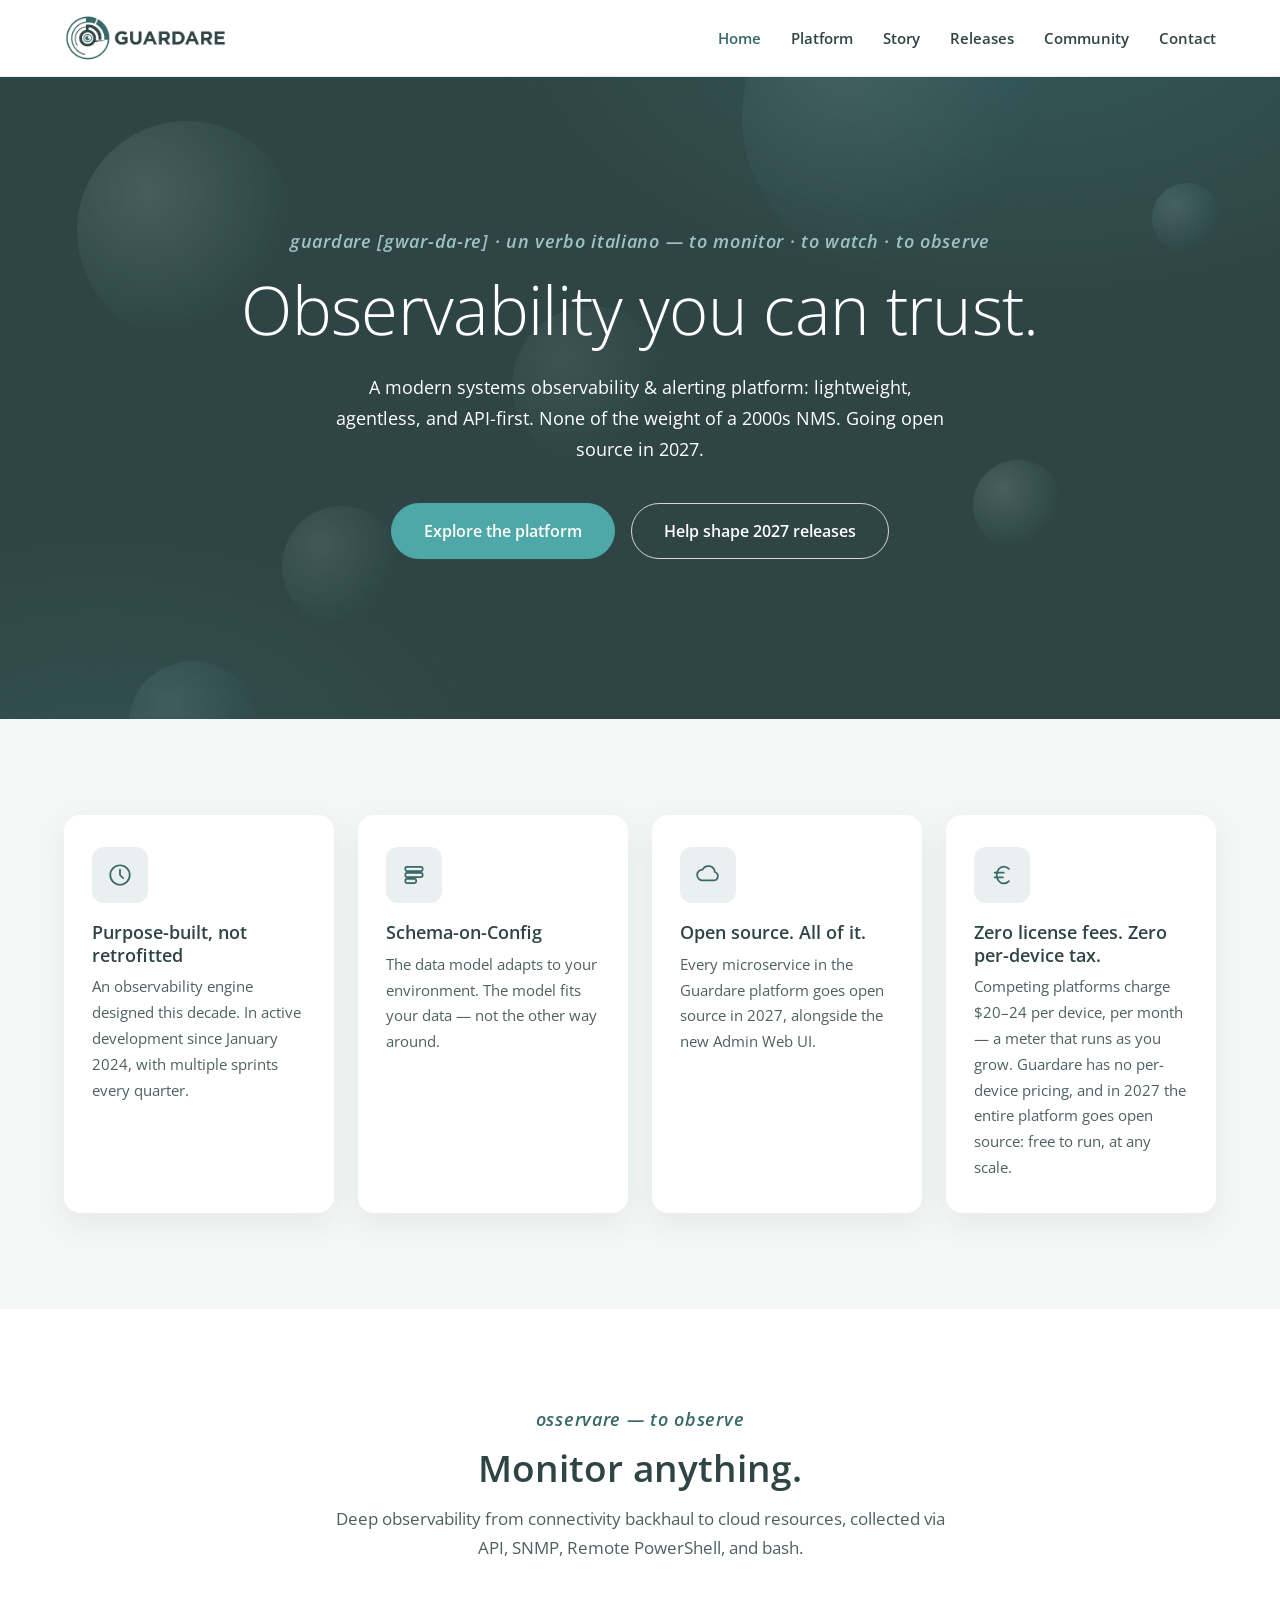
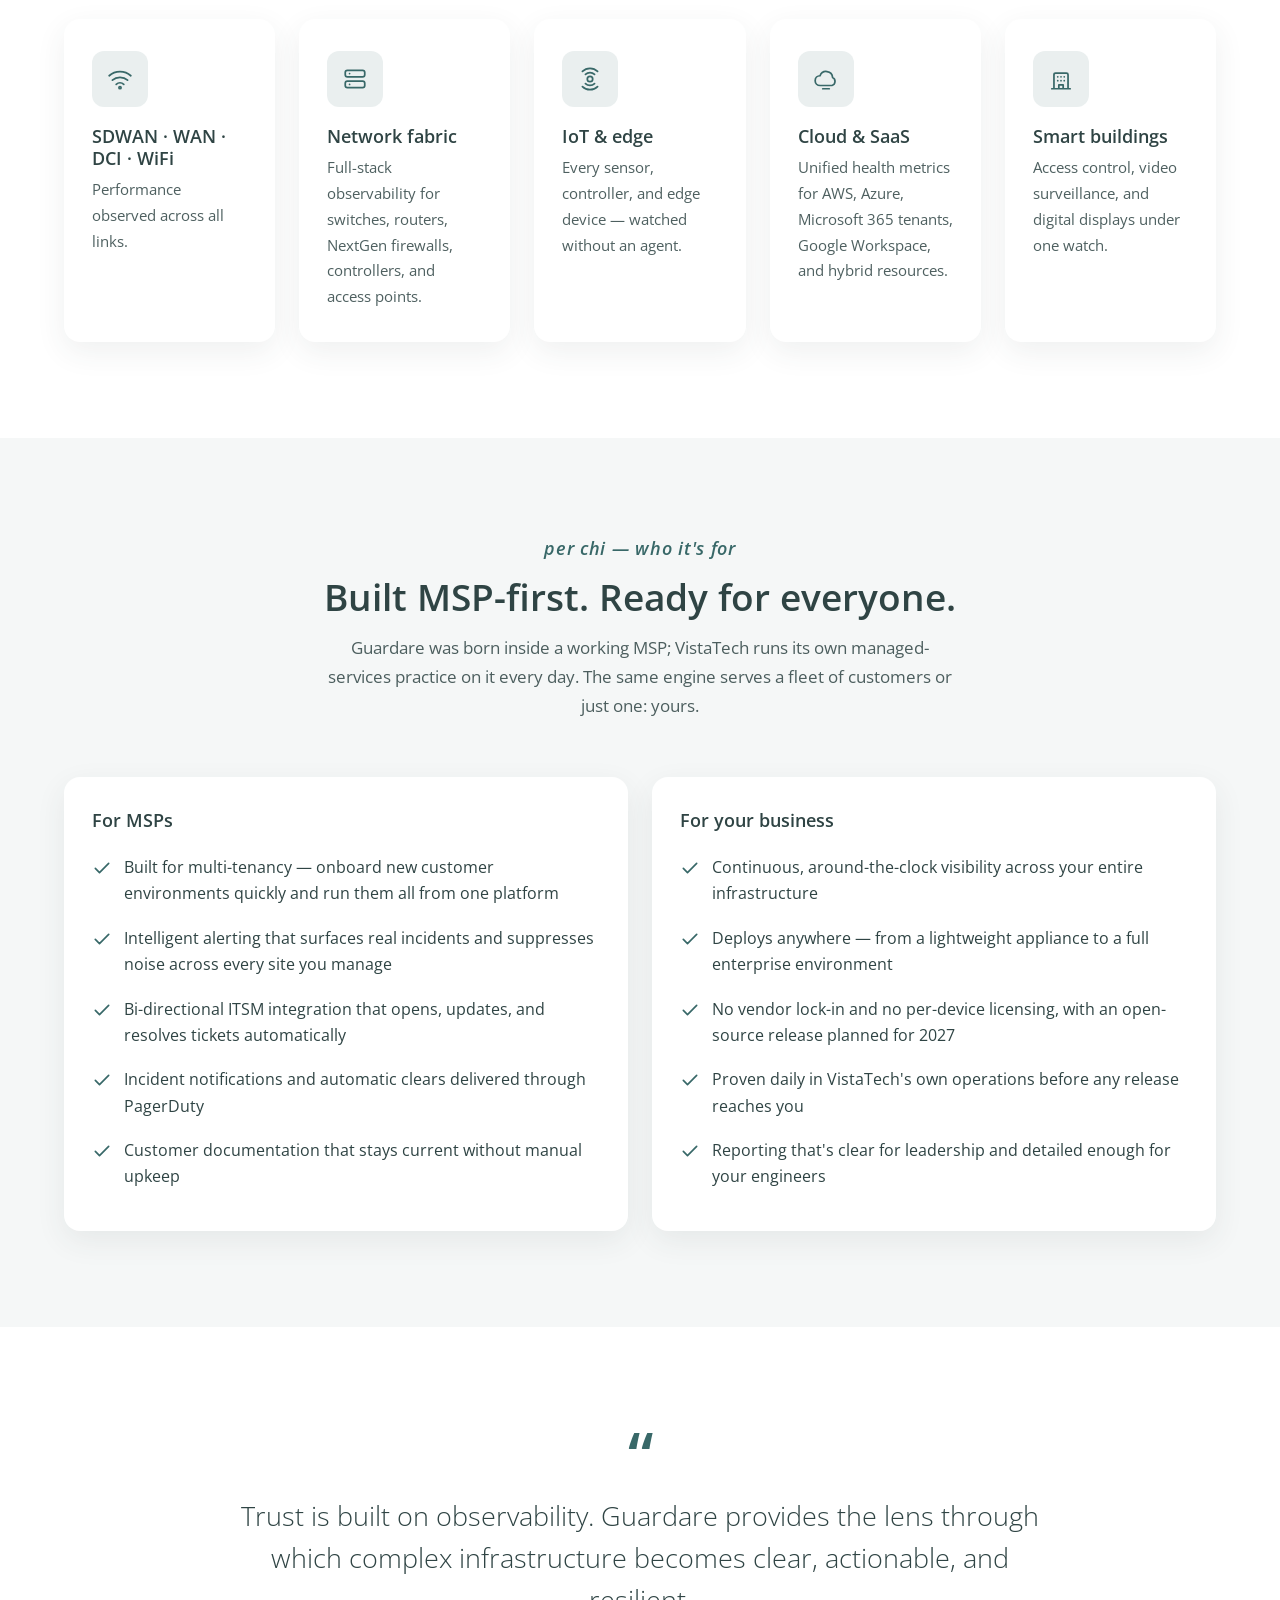
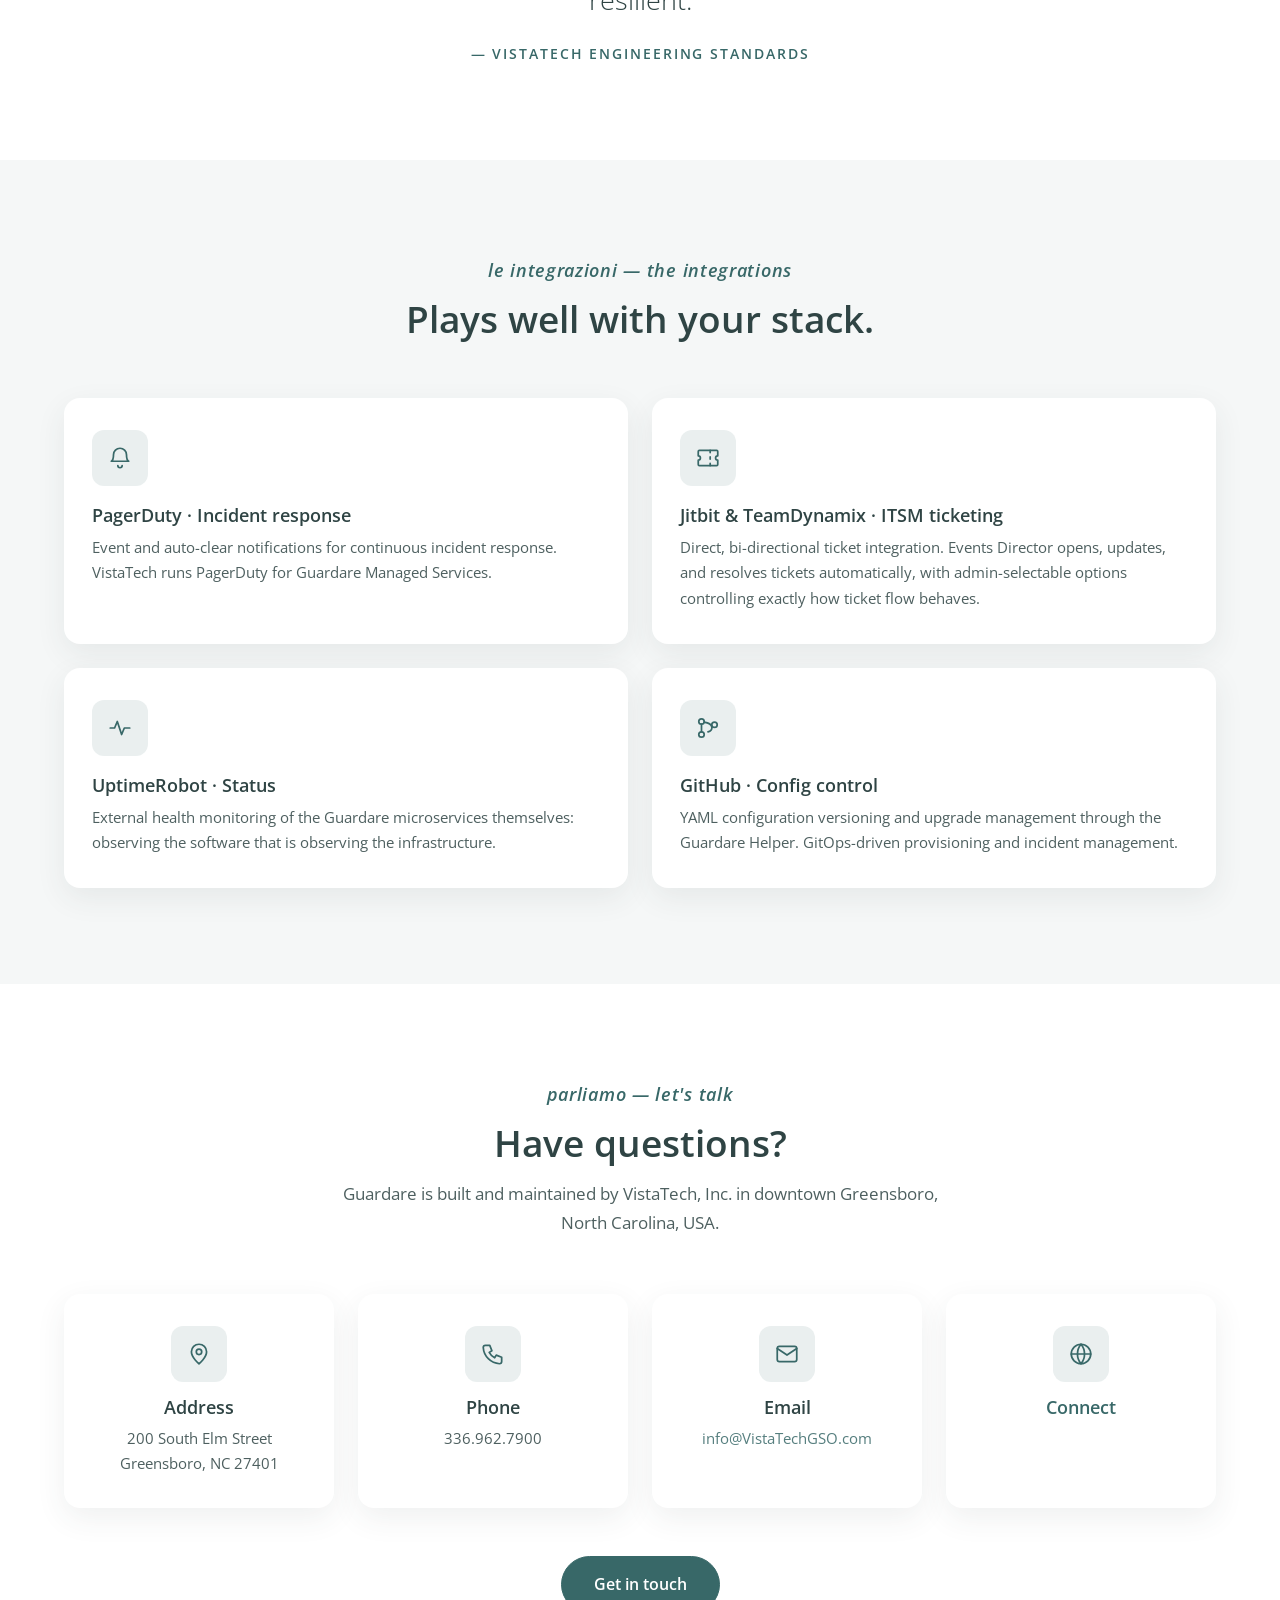
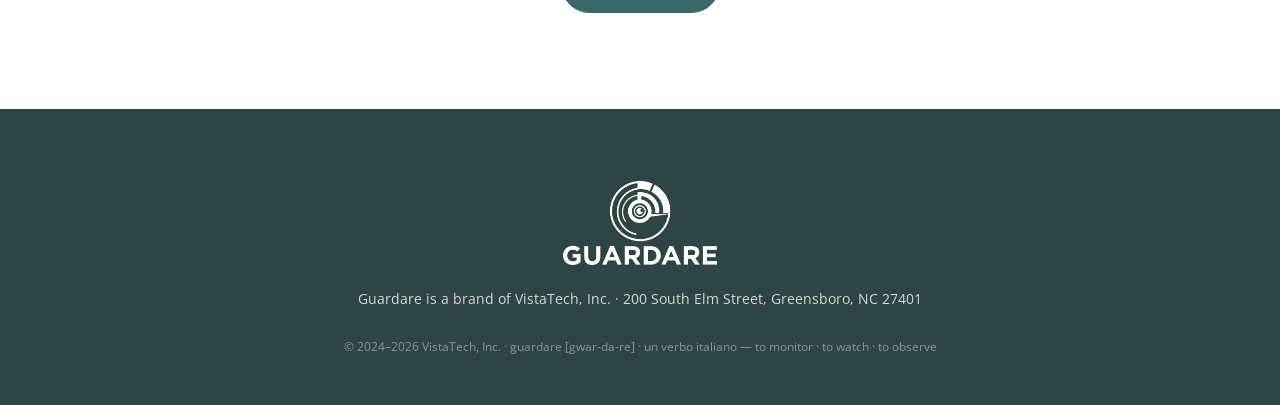
==== commit e4669245: "Web Index Changes" ====
--- a/index.html
+++ b/index.html
@@ -136,21 +136,21 @@
       <div class="card ok">
         <h3>For MSPs</h3>
         <ul>
-          <li><svg viewBox="0 0 24 24"><path d="M4 12.5l5 5L20 6.5"/></svg>Multi-tenant by design: onboarding a customer is a YAML file, not a project</li>
-          <li><svg viewBox="0 0 24 24"><path d="M4 12.5l5 5L20 6.5"/></svg>Fleet-wide white-noise suppression with per-site rulesets</li>
-          <li><svg viewBox="0 0 24 24"><path d="M4 12.5l5 5L20 6.5"/></svg>Tickets flow straight into your ITSM — Jitbit, TeamDynamix</li>
-          <li><svg viewBox="0 0 24 24"><path d="M4 12.5l5 5L20 6.5"/></svg>Event and auto-clear notifications to PagerDuty</li>
-          <li><svg viewBox="0 0 24 24"><path d="M4 12.5l5 5L20 6.5"/></svg>Customer documentation stays current automatically through HuduSync</li>
+          <li><svg viewBox="0 0 24 24"><path d="M4 12.5l5 5L20 6.5"/></svg>Built for multi-tenancy — onboard new customer environments quickly and run them all from one platform</li>
+          <li><svg viewBox="0 0 24 24"><path d="M4 12.5l5 5L20 6.5"/></svg>Intelligent alerting that surfaces real incidents and suppresses noise across every site you manage</li>
+          <li><svg viewBox="0 0 24 24"><path d="M4 12.5l5 5L20 6.5"/></svg>Bi-directional ITSM integration that opens, updates, and resolves tickets automatically</li>
+          <li><svg viewBox="0 0 24 24"><path d="M4 12.5l5 5L20 6.5"/></svg>Incident notifications and automatic clears delivered through PagerDuty</li>
+          <li><svg viewBox="0 0 24 24"><path d="M4 12.5l5 5L20 6.5"/></svg>Customer documentation that stays current without manual upkeep</li>
         </ul>
       </div>
       <div class="card ok">
         <h3>For your business</h3>
         <ul>
-          <li><svg viewBox="0 0 24 24"><path d="M4 12.5l5 5L20 6.5"/></svg>24/7 observability of your entire stack — without staffing a NOC</li>
-          <li><svg viewBox="0 0 24 24"><path d="M4 12.5l5 5L20 6.5"/></svg>Light enough for a $300 microserver, ready for your enterprise virtual environment</li>
-          <li><svg viewBox="0 0 24 24"><path d="M4 12.5l5 5L20 6.5"/></svg>No lock-in, no per-device tax; open source in 2027</li>
-          <li><svg viewBox="0 0 24 24"><path d="M4 12.5l5 5L20 6.5"/></svg>Battle-tested daily in VistaTech's own MSP workflows — full ticket lifecycles, from alert to escalation to resolution — before any release reaches you</li>
-          <li><svg viewBox="0 0 24 24"><path d="M4 12.5l5 5L20 6.5"/></svg>Clear reporting your leadership can actually read</li>
+          <li><svg viewBox="0 0 24 24"><path d="M4 12.5l5 5L20 6.5"/></svg>Continuous, around-the-clock visibility across your entire infrastructure</li>
+          <li><svg viewBox="0 0 24 24"><path d="M4 12.5l5 5L20 6.5"/></svg>Deploys anywhere — from a lightweight appliance to a full enterprise environment</li>
+          <li><svg viewBox="0 0 24 24"><path d="M4 12.5l5 5L20 6.5"/></svg>No vendor lock-in and no per-device licensing, with an open-source release planned for 2027</li>
+          <li><svg viewBox="0 0 24 24"><path d="M4 12.5l5 5L20 6.5"/></svg>Proven daily in VistaTech's own operations before any release reaches you</li>
+          <li><svg viewBox="0 0 24 24"><path d="M4 12.5l5 5L20 6.5"/></svg>Reporting that's clear for leadership and detailed enough for your engineers</li>
         </ul>
       </div>
     </div>
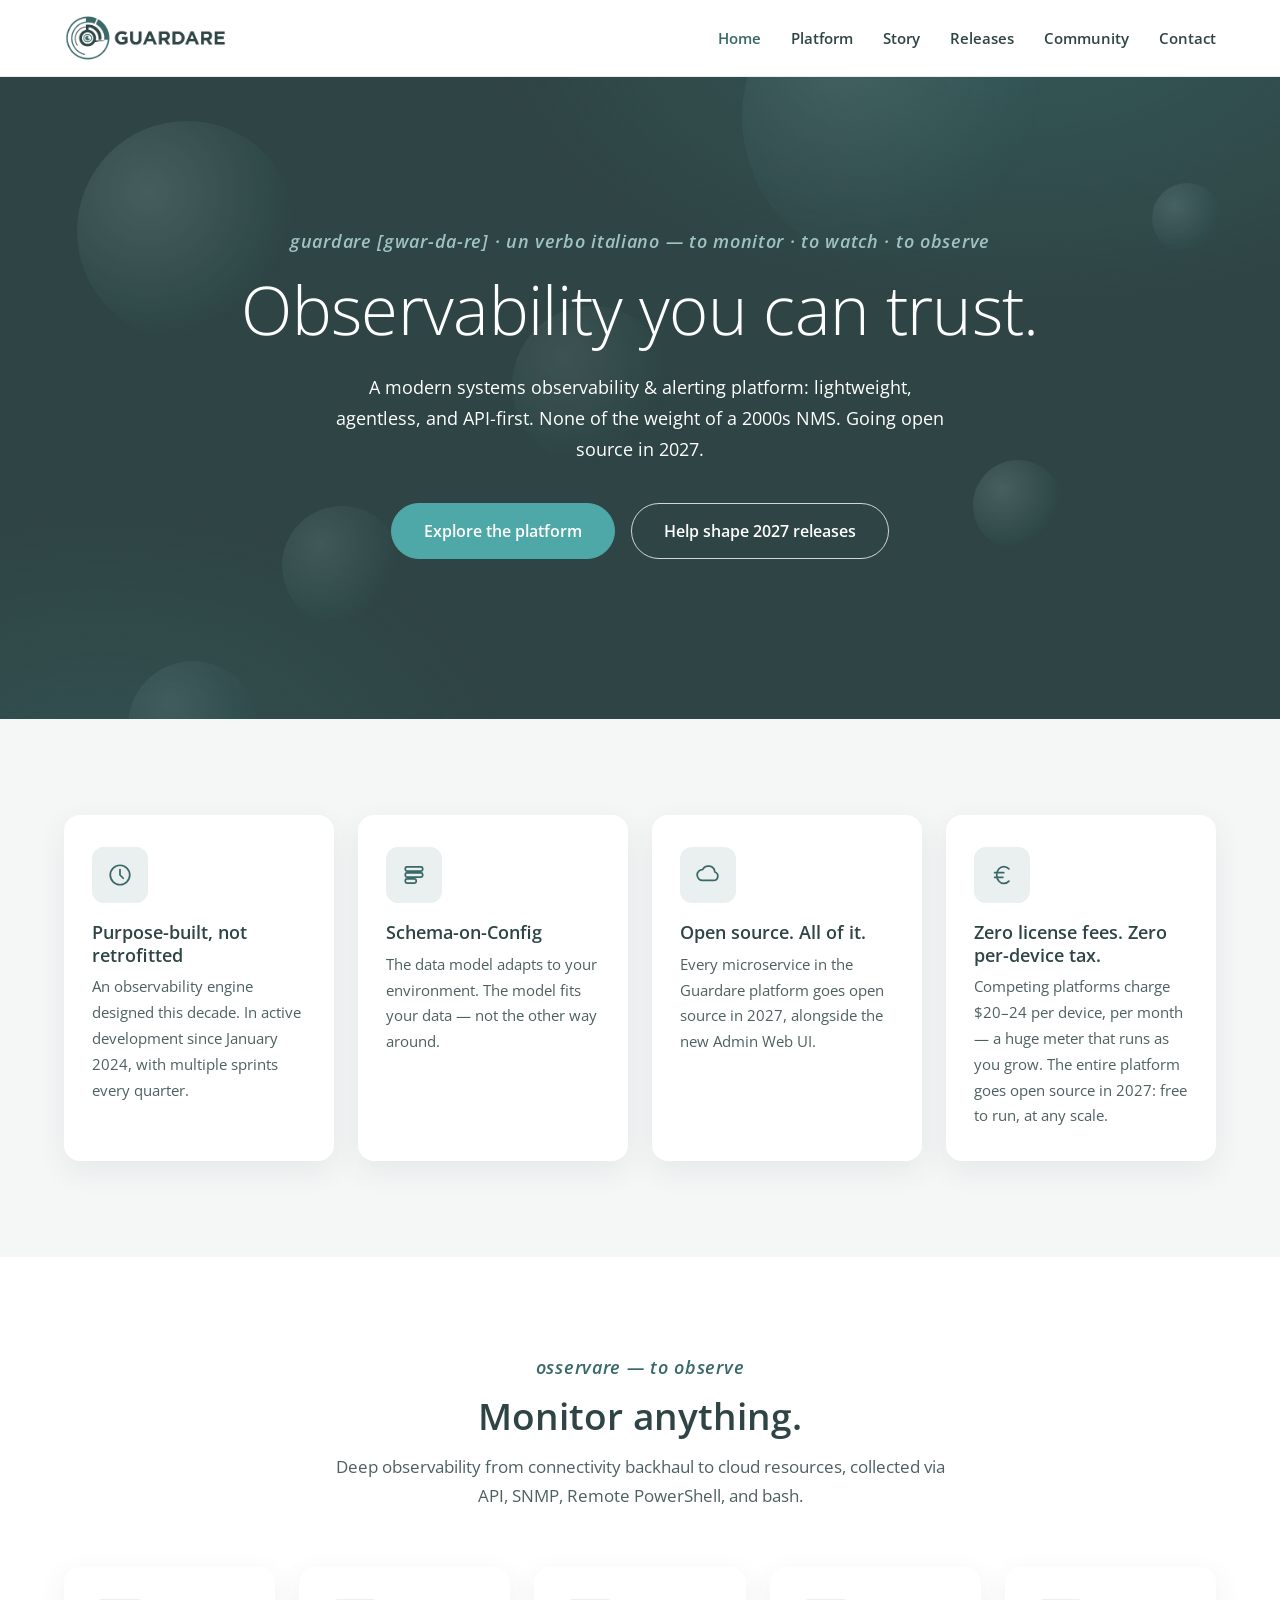
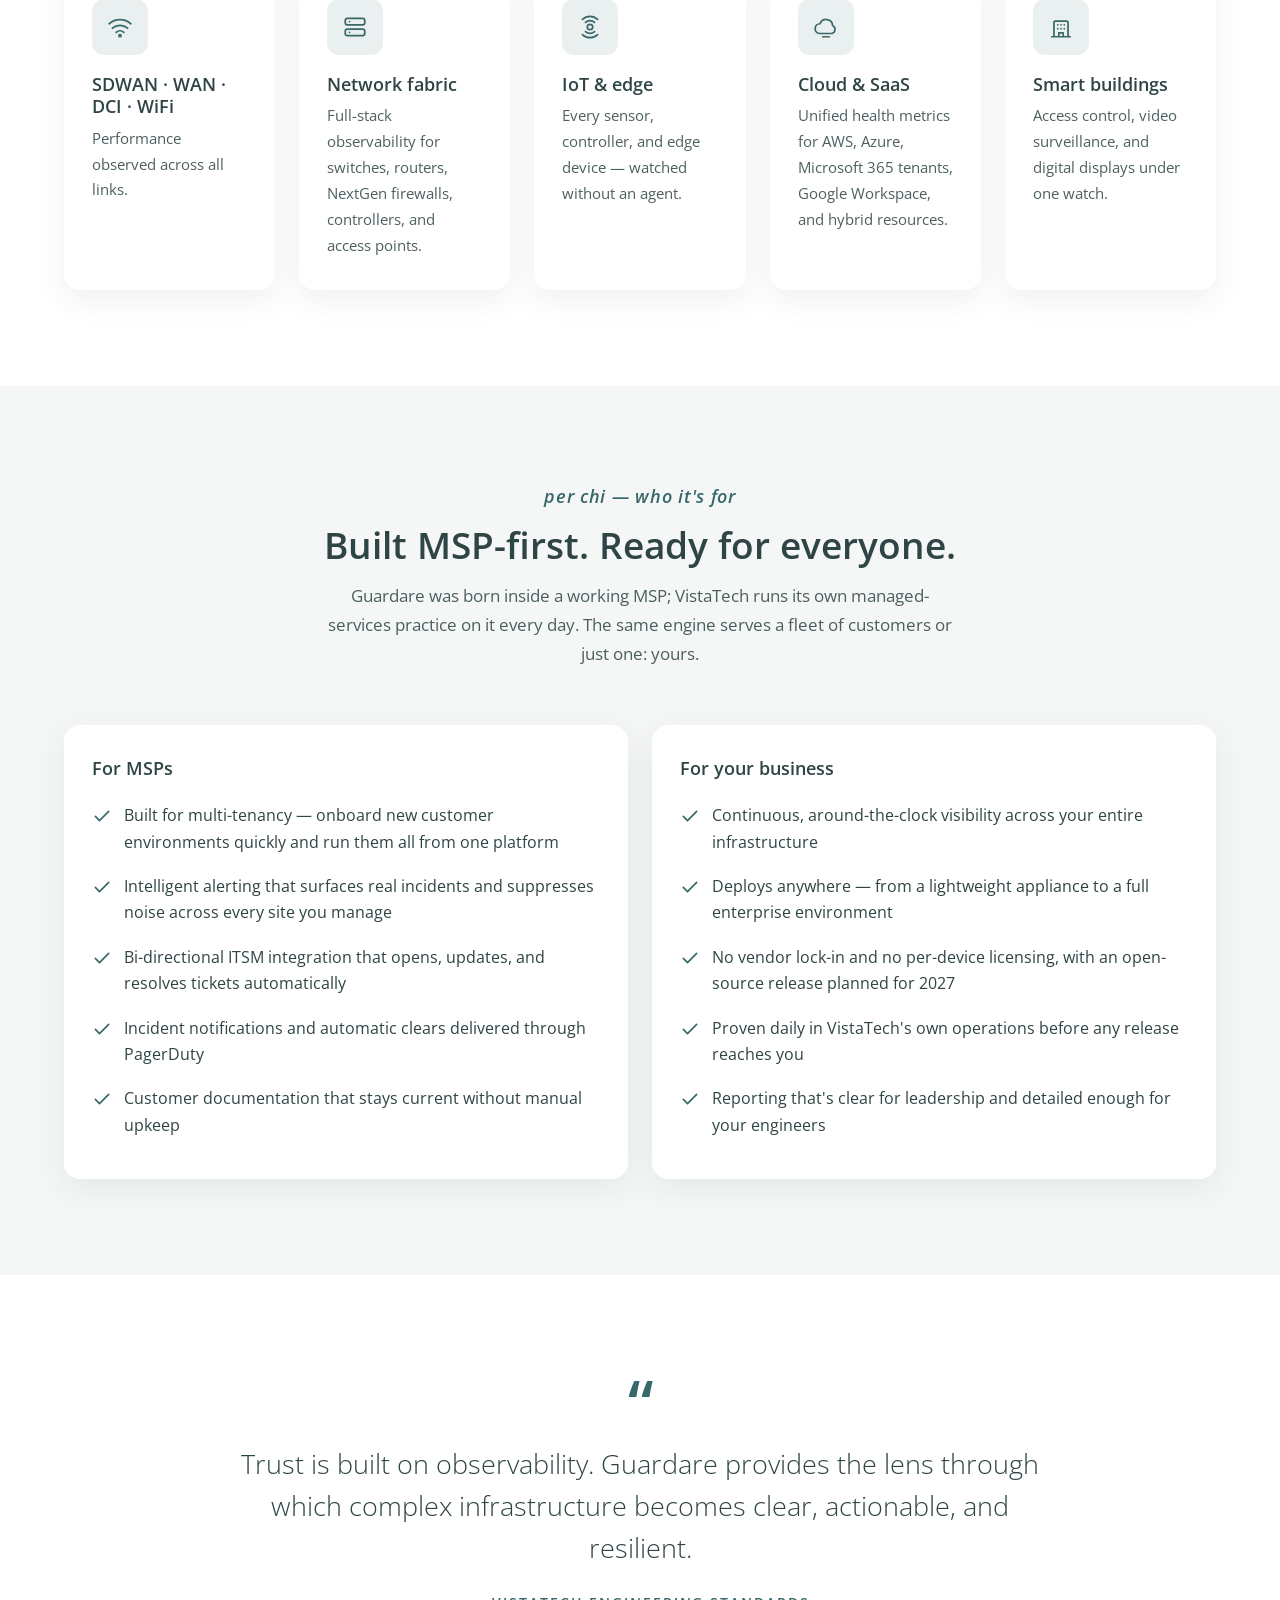
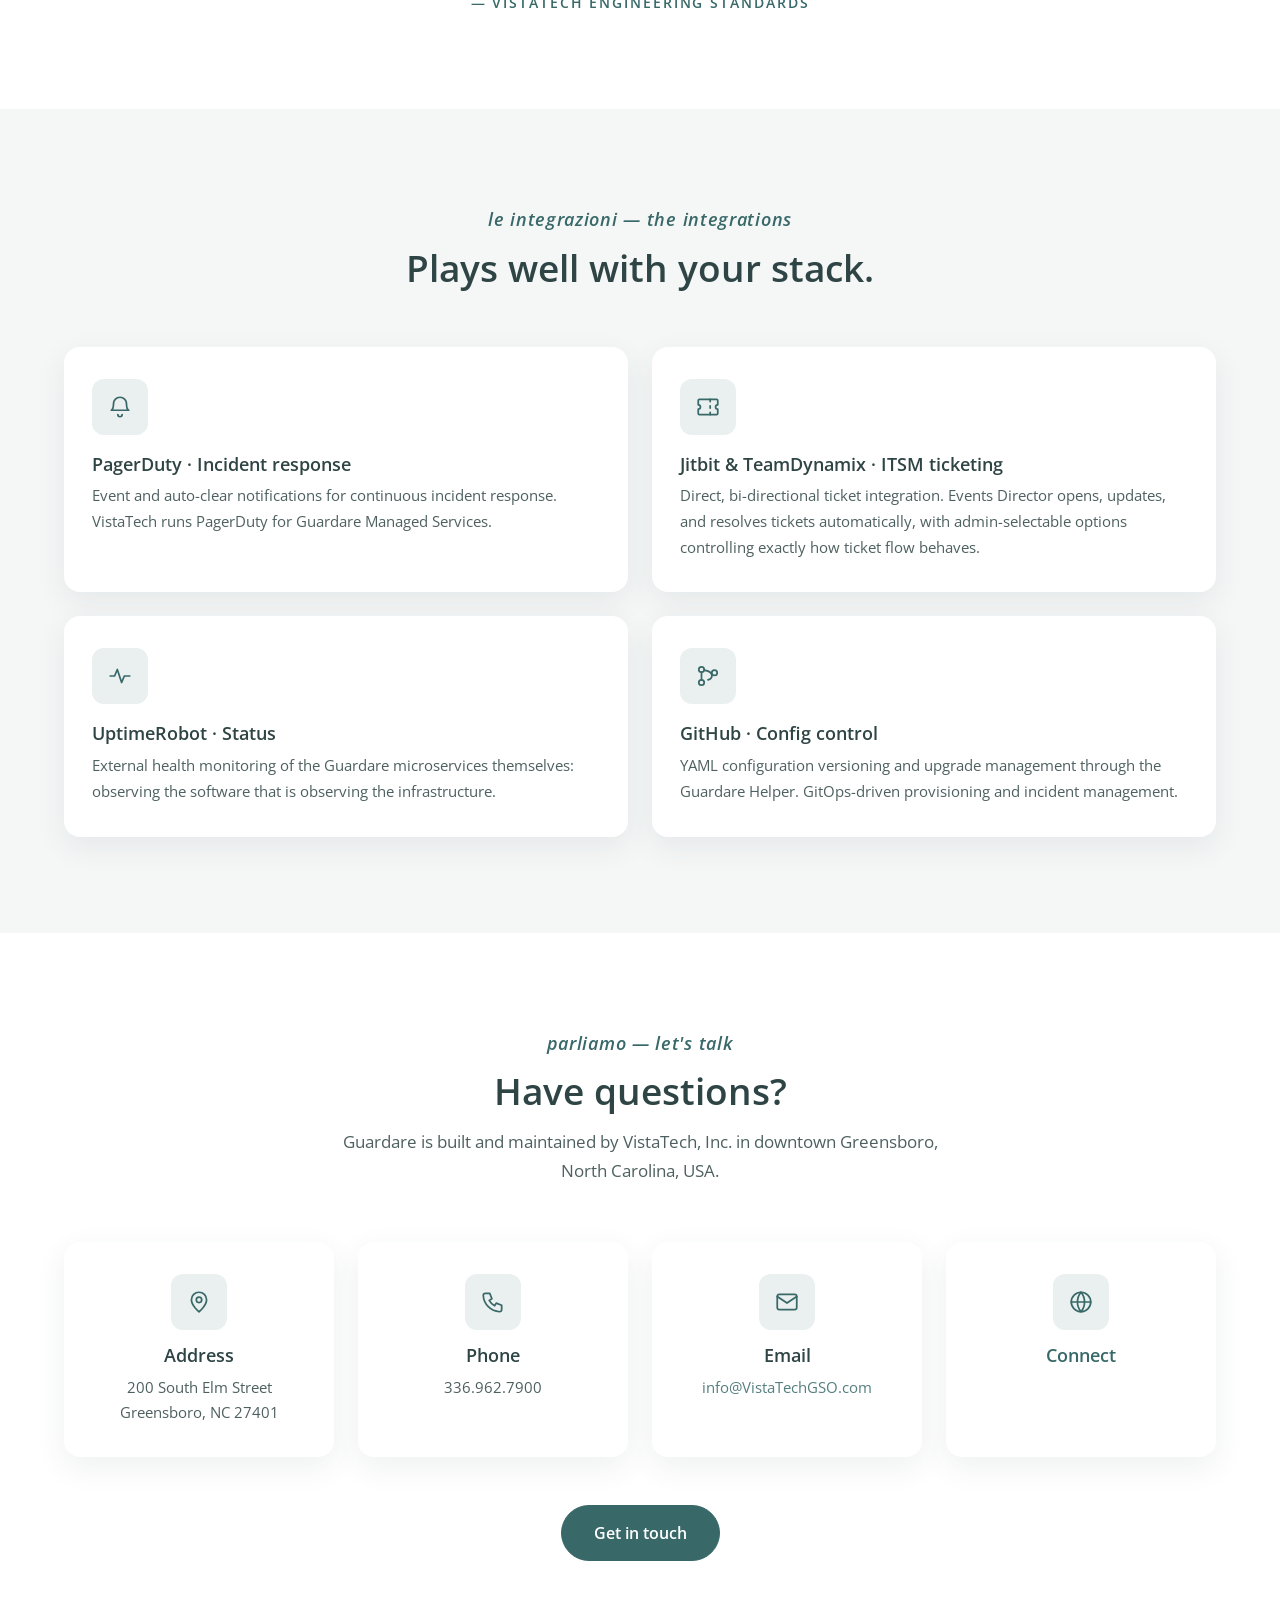
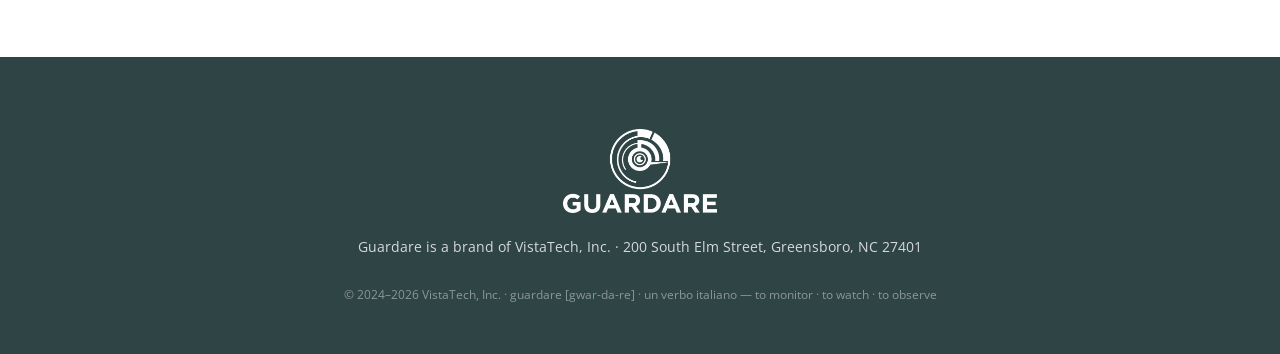
==== commit 3bf9e23d: "verbiage changes" ====
--- a/index.html
+++ b/index.html
@@ -83,7 +83,7 @@
       <div class="card">
         <div class="tile"><svg viewBox="0 0 24 24"><path d="M18.4 6.4c-1.2-1.4-2.9-2.2-4.8-2.2-3.6 0-6.5 3.5-6.5 7.8s2.9 7.8 6.5 7.8c1.9 0 3.6-.8 4.8-2.2M5.2 9.9h8.4M5.2 14.1h7.6"/></svg></div>
         <h3>Zero license fees. Zero per-device tax.</h3>
-        <p>Competing platforms charge $20–24 per device, per month — a meter that runs as you grow. Guardare has no per-device pricing, and in 2027 the entire platform goes open source: free to run, at any scale.</p>
+        <p>Competing platforms charge $20–24 per device, per month — a huge meter that runs as you grow. The entire platform goes open source in 2027: free to run, at any scale.</p>
       </div>
     </div>
   </div>
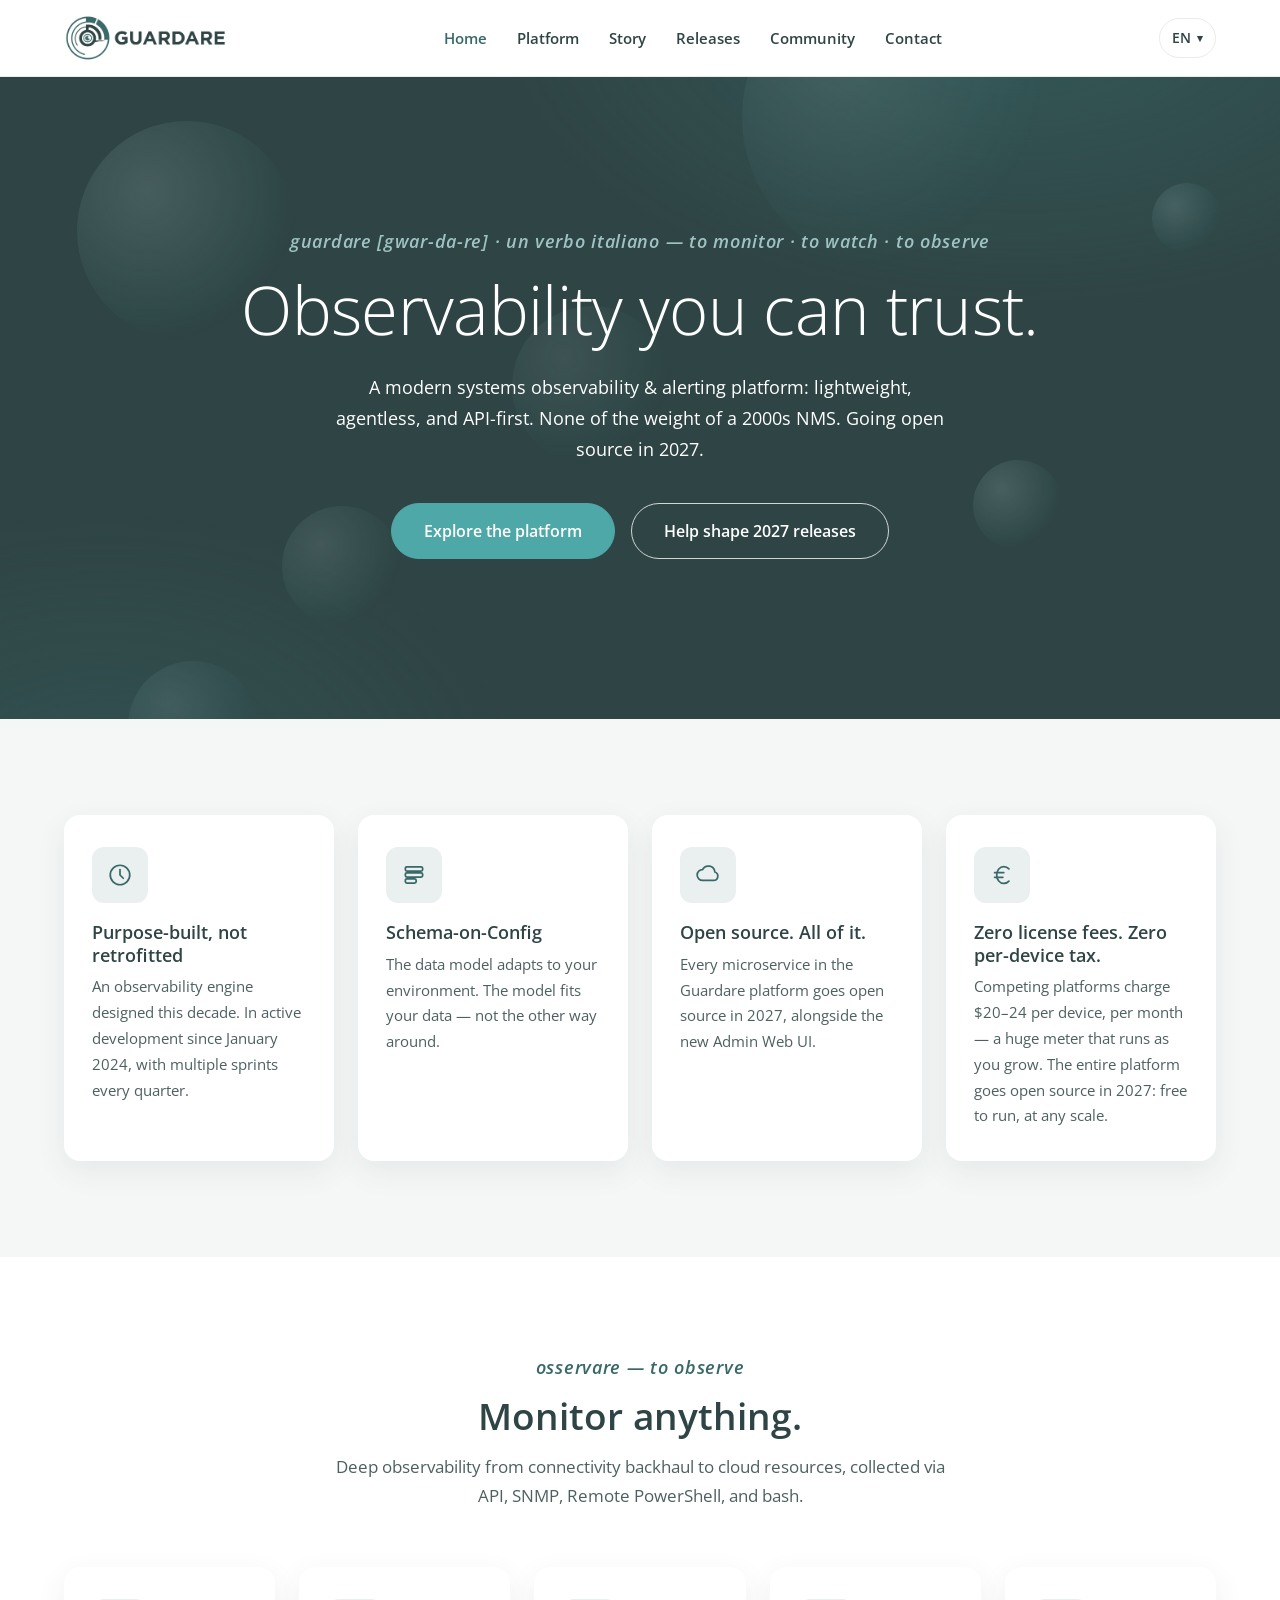
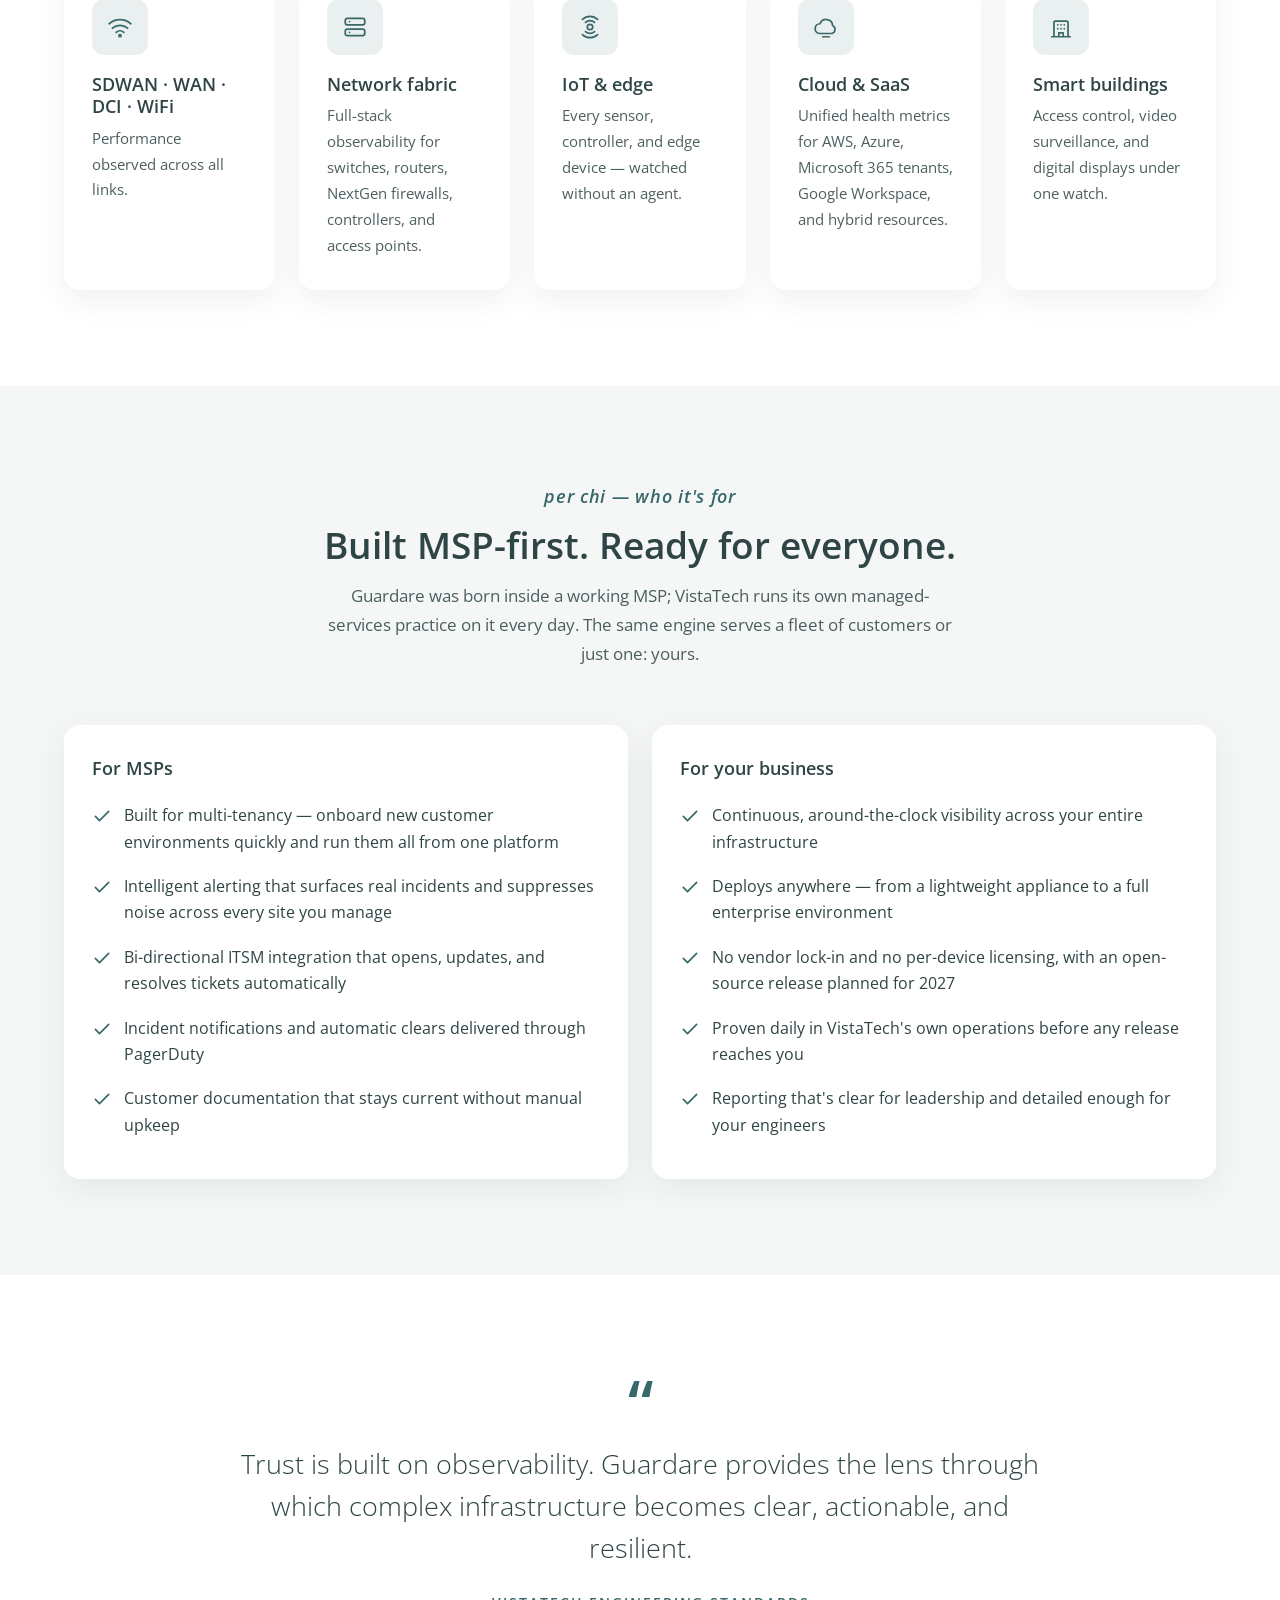
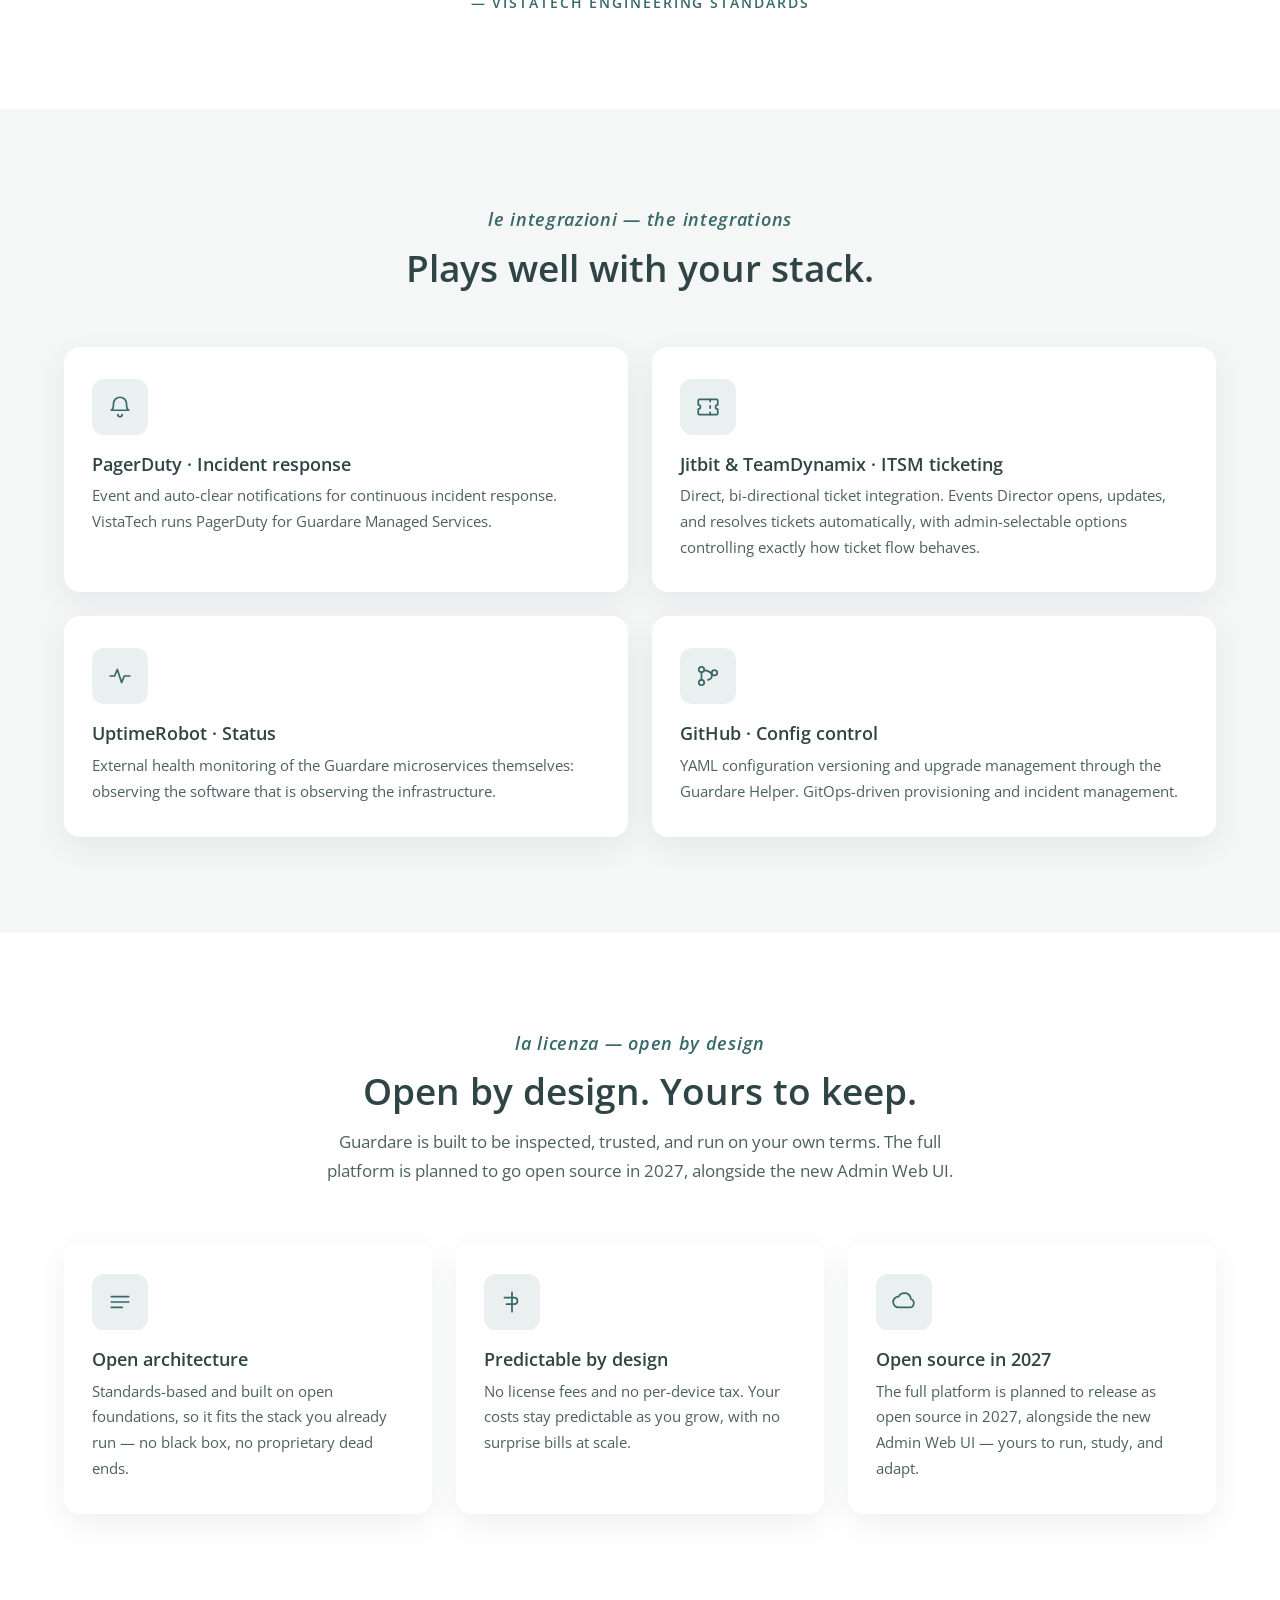
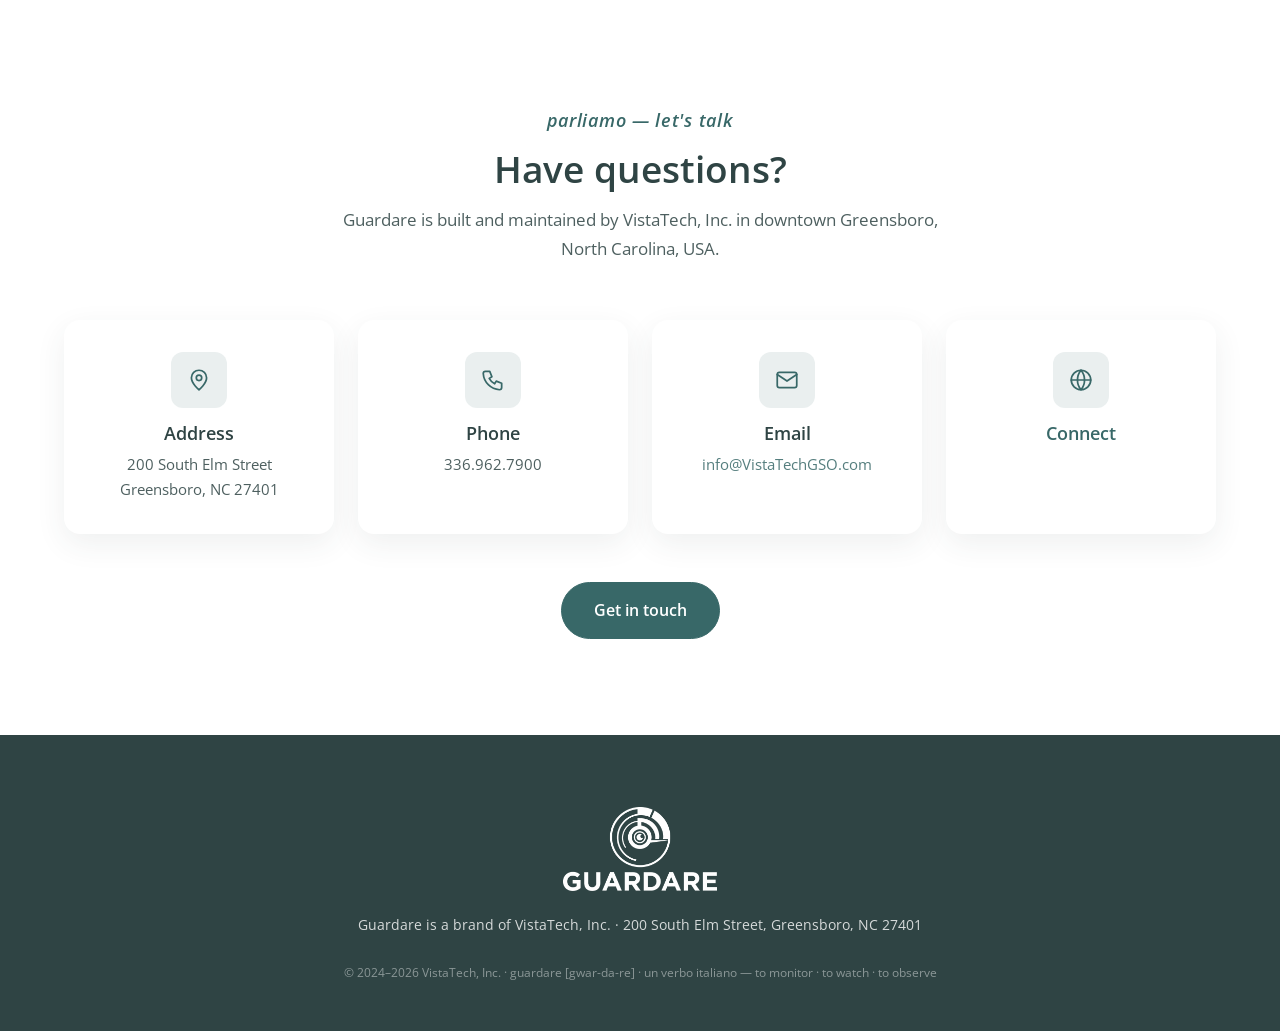
==== commit bd19821b: "Integration Page Work The Integrations screen is now organized into typed sections, validated clean " ====
--- a/index.html
+++ b/index.html
@@ -39,26 +39,27 @@
   <div class="container nav">
     <a class="logo" href="/" aria-label="Guardare home"><img src="[data-uri]" alt="Guardare"></a>
     <ul>
-      <li><a href="/" class="active">Home</a></li>
-      <li><a href="/architecture">Platform</a></li>
-      <li><a href="/story">Story</a></li>
-      <li><a href="/releases">Releases</a></li>
-      <li><a href="/community">Community</a></li>
-      <li><a href="/#contact">Contact</a></li>
+      <li><a href="/" class="active" data-i18n="nav.home">Home</a></li>
+      <li><a href="/architecture" data-i18n="nav.platform">Platform</a></li>
+      <li><a href="/story" data-i18n="nav.story">Story</a></li>
+      <li><a href="/releases" data-i18n="nav.releases">Releases</a></li>
+      <li><a href="/community" data-i18n="nav.community">Community</a></li>
+      <li><a href="/#contact" data-i18n="nav.contact">Contact</a></li>
     </ul>
+    <div class="lang-switcher" data-lang-switcher></div>
   </div>
 </header>
 <section class="hero" id="top">
   <div class="bokeh" aria-hidden="true" data-plx="0.28"><i></i><i></i><i></i><i></i><i></i><i></i><i></i></div>
     <div class="pulse" aria-hidden="true"><span></span><span></span><span></span></div>
   <div class="container">
-    <div class="eyebrow">guardare [gwar-da-re] · un verbo italiano — to monitor · to watch · to observe</div>
-    <h1>Observability you can trust.</h1>
-    <p class="sub">A modern systems observability &amp; alerting platform: lightweight, agentless, and API-first. None of the weight of a 2000s NMS. Going open source in 2027.</p>
+    <div class="eyebrow" data-i18n="hero.eyebrow">guardare [gwar-da-re] · un verbo italiano — to monitor · to watch · to observe</div>
+    <h1 data-i18n="hero.h1">Observability you can trust.</h1>
+    <p class="sub" data-i18n="hero.sub">A modern systems observability &amp; alerting platform: lightweight, agentless, and API-first. None of the weight of a 2000s NMS. Going open source in 2027.</p>
     <div class="actions">
       
-      <a class="pill" href="/architecture">Explore the platform</a>
-        <a class="pill ghost" href="/community">Help shape 2027 releases</a>
+      <a class="pill" href="/architecture" data-i18n="hero.cta1">Explore the platform</a>
+        <a class="pill ghost" href="/community" data-i18n="hero.cta2">Help shape 2027 releases</a>
     </div>
   </div>
 </section>
@@ -67,23 +68,23 @@
     <div class="grid cols-4">
       <div class="card">
         <div class="tile"><svg viewBox="0 0 24 24"><circle cx="12" cy="12" r="9"/><path d="M12 7v5l3 3"/></svg></div>
-        <h3>Purpose-built, not retrofitted</h3>
-        <p>An observability engine designed this decade. In active development since January 2024, with multiple sprints every quarter.</p>
+        <h3 data-i18n="f.purpose.h">Purpose-built, not retrofitted</h3>
+        <p data-i18n="f.purpose.p">An observability engine designed this decade. In active development since January 2024, with multiple sprints every quarter.</p>
       </div>
       <div class="card">
         <div class="tile"><svg viewBox="0 0 24 24"><rect x="4" y="4.5" width="16" height="4" rx="1.5"/><rect x="4" y="10" width="16" height="4" rx="1.5"/><rect x="4" y="15.5" width="10" height="4" rx="1.5"/></svg></div>
         <h3>Schema-on-Config</h3>
-        <p>The data model adapts to your environment. The model fits your data — not the other way around.</p>
+        <p data-i18n="f.schema.p">The data model adapts to your environment. The model fits your data — not the other way around.</p>
       </div>
       <div class="card">
         <div class="tile"><svg viewBox="0 0 24 24"><path d="M7 17a5 5 0 0 1 0-10 6 6 0 0 1 11.3 2.2A4 4 0 0 1 17 17z"/></svg></div>
-        <h3>Open source. All of it.</h3>
-        <p>Every microservice in the Guardare platform goes open source in 2027, alongside the new Admin Web UI.</p>
+        <h3 data-i18n="f.oss.h">Open source. All of it.</h3>
+        <p data-i18n="f.oss.p">Every microservice in the Guardare platform goes open source in 2027, alongside the new Admin Web UI.</p>
       </div>
       <div class="card">
         <div class="tile"><svg viewBox="0 0 24 24"><path d="M18.4 6.4c-1.2-1.4-2.9-2.2-4.8-2.2-3.6 0-6.5 3.5-6.5 7.8s2.9 7.8 6.5 7.8c1.9 0 3.6-.8 4.8-2.2M5.2 9.9h8.4M5.2 14.1h7.6"/></svg></div>
-        <h3>Zero license fees. Zero per-device tax.</h3>
-        <p>Competing platforms charge $20–24 per device, per month — a huge meter that runs as you grow. The entire platform goes open source in 2027: free to run, at any scale.</p>
+        <h3 data-i18n="f.zero.h">Zero license fees. Zero per-device tax.</h3>
+        <p data-i18n="f.zero.p">Competing platforms charge $20–24 per device, per month — a huge meter that runs as you grow. The entire platform goes open source in 2027: free to run, at any scale.</p>
       </div>
     </div>
   </div>
@@ -91,35 +92,35 @@
 <section id="monitor">
   <div class="container">
     <div class="section-head">
-      <div class="eyebrow">osservare — to observe</div>
-      <h2>Monitor anything.</h2>
-      <p class="lead">Deep observability from connectivity backhaul to cloud resources, collected via API, SNMP, Remote PowerShell, and bash.</p>
+      <div class="eyebrow" data-i18n="mon.eyebrow">osservare — to observe</div>
+      <h2 data-i18n="mon.h2">Monitor anything.</h2>
+      <p class="lead" data-i18n="mon.lead">Deep observability from connectivity backhaul to cloud resources, collected via API, SNMP, Remote PowerShell, and bash.</p>
     </div>
     <div class="grid cols-4">
       <div class="card">
         <div class="tile"><svg viewBox="0 0 24 24"><path d="M2 9c5.5-5 14.5-5 20 0M5 13c3.8-3.4 10.2-3.4 14 0M8.5 17c2-1.8 5-1.8 7 0"/><circle cx="12" cy="20" r="1"/></svg></div>
         <h3>SDWAN · WAN · DCI · WiFi</h3>
-        <p>Performance observed across all links.</p>
+        <p data-i18n="mon.c1.p">Performance observed across all links.</p>
       </div>
       <div class="card">
         <div class="tile"><svg viewBox="0 0 24 24"><rect x="3" y="4" width="18" height="6" rx="2"/><rect x="3" y="14" width="18" height="6" rx="2"/><path d="M7 7h.01M7 17h.01"/></svg></div>
-        <h3>Network fabric</h3>
-        <p>Full-stack observability for switches, routers, NextGen firewalls, controllers, and access points.</p>
+        <h3 data-i18n="mon.c2.h">Network fabric</h3>
+        <p data-i18n="mon.c2.p">Full-stack observability for switches, routers, NextGen firewalls, controllers, and access points.</p>
       </div>
       <div class="card">
         <div class="tile"><svg viewBox="0 0 24 24"><circle cx="12" cy="12" r="2.5"/><path d="M5 5a10 10 0 0 1 14 0M7.8 7.8a6 6 0 0 1 8.4 0M5 19a10 10 0 0 0 14 0M7.8 16.2a6 6 0 0 0 8.4 0"/></svg></div>
         <h3>IoT &amp; edge</h3>
-        <p>Every sensor, controller, and edge device — watched without an agent.</p>
+        <p data-i18n="mon.c3.p">Every sensor, controller, and edge device — watched without an agent.</p>
       </div>
       <div class="card">
         <div class="tile"><svg viewBox="0 0 24 24"><path d="M6.5 18a4.5 4.5 0 0 1 0-9 6 6 0 0 1 11.6 1.6A4 4 0 0 1 17.5 18z"/><path d="M9 21h6"/></svg></div>
         <h3>Cloud &amp; SaaS</h3>
-        <p>Unified health metrics for AWS, Azure, Microsoft 365 tenants, Google Workspace, and hybrid resources.</p>
+        <p data-i18n="mon.c4.p">Unified health metrics for AWS, Azure, Microsoft 365 tenants, Google Workspace, and hybrid resources.</p>
       </div>
       <div class="card">
         <div class="tile"><svg viewBox="0 0 24 24"><path d="M5.5 21V8a1.5 1.5 0 0 1 1.5-1.5h10A1.5 1.5 0 0 1 18.5 8v13M3.5 21h17M10 21v-3.5h4V21"/><path d="M9 10h.01M12 10h.01M15 10h.01M9 13.5h.01M12 13.5h.01M15 13.5h.01"/></svg></div>
-        <h3>Smart buildings</h3>
-        <p>Access control, video surveillance, and digital displays under one watch.</p>
+        <h3 data-i18n="mon.c5.h">Smart buildings</h3>
+        <p data-i18n="mon.c5.p">Access control, video surveillance, and digital displays under one watch.</p>
       </div>
     </div>
   </div>
@@ -128,29 +129,29 @@
 <section id="who" class="mist">
   <div class="container">
     <div class="section-head">
-      <div class="eyebrow">per chi — who it's for</div>
-      <h2>Built MSP-first. Ready for everyone.</h2>
-      <p class="lead">Guardare was born inside a working MSP; VistaTech runs its own managed-services practice on it every day. The same engine serves a fleet of customers or just one: yours.</p>
+      <div class="eyebrow" data-i18n="who.eyebrow">per chi — who it's for</div>
+      <h2 data-i18n="who.h2">Built MSP-first. Ready for everyone.</h2>
+      <p class="lead" data-i18n="who.lead">Guardare was born inside a working MSP; VistaTech runs its own managed-services practice on it every day. The same engine serves a fleet of customers or just one: yours.</p>
     </div>
     <div class="grid cols-2 split">
       <div class="card ok">
-        <h3>For MSPs</h3>
+        <h3 data-i18n="who.msp.h">For MSPs</h3>
         <ul>
-          <li><svg viewBox="0 0 24 24"><path d="M4 12.5l5 5L20 6.5"/></svg>Built for multi-tenancy — onboard new customer environments quickly and run them all from one platform</li>
-          <li><svg viewBox="0 0 24 24"><path d="M4 12.5l5 5L20 6.5"/></svg>Intelligent alerting that surfaces real incidents and suppresses noise across every site you manage</li>
-          <li><svg viewBox="0 0 24 24"><path d="M4 12.5l5 5L20 6.5"/></svg>Bi-directional ITSM integration that opens, updates, and resolves tickets automatically</li>
-          <li><svg viewBox="0 0 24 24"><path d="M4 12.5l5 5L20 6.5"/></svg>Incident notifications and automatic clears delivered through PagerDuty</li>
-          <li><svg viewBox="0 0 24 24"><path d="M4 12.5l5 5L20 6.5"/></svg>Customer documentation that stays current without manual upkeep</li>
+          <li><svg viewBox="0 0 24 24"><path d="M4 12.5l5 5L20 6.5"/></svg><span data-i18n="who.msp.1">Built for multi-tenancy — onboard new customer environments quickly and run them all from one platform</span></li>
+          <li><svg viewBox="0 0 24 24"><path d="M4 12.5l5 5L20 6.5"/></svg><span data-i18n="who.msp.2">Intelligent alerting that surfaces real incidents and suppresses noise across every site you manage</span></li>
+          <li><svg viewBox="0 0 24 24"><path d="M4 12.5l5 5L20 6.5"/></svg><span data-i18n="who.msp.3">Bi-directional ITSM integration that opens, updates, and resolves tickets automatically</span></li>
+          <li><svg viewBox="0 0 24 24"><path d="M4 12.5l5 5L20 6.5"/></svg><span data-i18n="who.msp.4">Incident notifications and automatic clears delivered through PagerDuty</span></li>
+          <li><svg viewBox="0 0 24 24"><path d="M4 12.5l5 5L20 6.5"/></svg><span data-i18n="who.msp.5">Customer documentation that stays current without manual upkeep</span></li>
         </ul>
       </div>
       <div class="card ok">
-        <h3>For your business</h3>
+        <h3 data-i18n="who.biz.h">For your business</h3>
         <ul>
-          <li><svg viewBox="0 0 24 24"><path d="M4 12.5l5 5L20 6.5"/></svg>Continuous, around-the-clock visibility across your entire infrastructure</li>
-          <li><svg viewBox="0 0 24 24"><path d="M4 12.5l5 5L20 6.5"/></svg>Deploys anywhere — from a lightweight appliance to a full enterprise environment</li>
-          <li><svg viewBox="0 0 24 24"><path d="M4 12.5l5 5L20 6.5"/></svg>No vendor lock-in and no per-device licensing, with an open-source release planned for 2027</li>
-          <li><svg viewBox="0 0 24 24"><path d="M4 12.5l5 5L20 6.5"/></svg>Proven daily in VistaTech's own operations before any release reaches you</li>
-          <li><svg viewBox="0 0 24 24"><path d="M4 12.5l5 5L20 6.5"/></svg>Reporting that's clear for leadership and detailed enough for your engineers</li>
+          <li><svg viewBox="0 0 24 24"><path d="M4 12.5l5 5L20 6.5"/></svg><span data-i18n="who.biz.1">Continuous, around-the-clock visibility across your entire infrastructure</span></li>
+          <li><svg viewBox="0 0 24 24"><path d="M4 12.5l5 5L20 6.5"/></svg><span data-i18n="who.biz.2">Deploys anywhere — from a lightweight appliance to a full enterprise environment</span></li>
+          <li><svg viewBox="0 0 24 24"><path d="M4 12.5l5 5L20 6.5"/></svg><span data-i18n="who.biz.3">No vendor lock-in and no per-device licensing, with an open-source release planned for 2027</span></li>
+          <li><svg viewBox="0 0 24 24"><path d="M4 12.5l5 5L20 6.5"/></svg><span data-i18n="who.biz.4">Proven daily in VistaTech's own operations before any release reaches you</span></li>
+          <li><svg viewBox="0 0 24 24"><path d="M4 12.5l5 5L20 6.5"/></svg><span data-i18n="who.biz.5">Reporting that's clear for leadership and detailed enough for your engineers</span></li>
         </ul>
       </div>
     </div>
@@ -160,37 +161,63 @@
   <div class="container">
     <blockquote>
       <span class="mark">&ldquo;</span>
-      Trust is built on observability. Guardare provides the lens through which complex infrastructure becomes clear, actionable, and resilient.
-      <cite>— VISTATECH ENGINEERING STANDARDS</cite>
+      <span data-i18n="quote.text">Trust is built on observability. Guardare provides the lens through which complex infrastructure becomes clear, actionable, and resilient.</span>
+      <cite data-i18n="quote.cite">— VISTATECH ENGINEERING STANDARDS</cite>
     </blockquote>
   </div>
 </section>
 <section id="integrations" class="mist">
   <div class="container">
     <div class="section-head">
-      <div class="eyebrow">le integrazioni — the integrations</div>
-      <h2>Plays well with your stack.</h2>
+      <div class="eyebrow" data-i18n="int.eyebrow">le integrazioni — the integrations</div>
+      <h2 data-i18n="int.h2">Plays well with your stack.</h2>
     </div>
     <div class="grid cols-2">
       <div class="card">
         <div class="tile"><svg viewBox="0 0 24 24"><path d="M18 9a6 6 0 1 0-12 0c0 5-2 6-2 6h16s-2-1-2-6"/><path d="M10 19a2 2 0 0 0 4 0"/></svg></div>
         <h3>PagerDuty · Incident response</h3>
-        <p>Event and auto-clear notifications for continuous incident response. VistaTech runs PagerDuty for Guardare Managed Services.</p>
+        <p data-i18n="int.c1.p">Event and auto-clear notifications for continuous incident response. VistaTech runs PagerDuty for Guardare Managed Services.</p>
       </div>
       <div class="card">
         <div class="tile"><svg viewBox="0 0 24 24"><path d="M4 5h16a1 1 0 0 1 1 1v4a2 2 0 0 0 0 4v4a1 1 0 0 1-1 1H4a1 1 0 0 1-1-1v-4a2 2 0 0 0 0-4V6a1 1 0 0 1 1-1z"/><path d="M14 5v2M14 11v2M14 17v2"/></svg></div>
         <h3>Jitbit &amp; TeamDynamix · ITSM ticketing</h3>
-        <p>Direct, bi-directional ticket integration. Events Director opens, updates, and resolves tickets automatically, with admin-selectable options controlling exactly how ticket flow behaves.</p>
+        <p data-i18n="int.c2.p">Direct, bi-directional ticket integration. Events Director opens, updates, and resolves tickets automatically, with admin-selectable options controlling exactly how ticket flow behaves.</p>
       </div>
       <div class="card">
         <div class="tile"><svg viewBox="0 0 24 24"><path d="M3 12h4l2.5-6 4 12L16 12h5"/></svg></div>
         <h3>UptimeRobot · Status</h3>
-        <p>External health monitoring of the Guardare microservices themselves: observing the software that is observing the infrastructure.</p>
+        <p data-i18n="int.c3.p">External health monitoring of the Guardare microservices themselves: observing the software that is observing the infrastructure.</p>
       </div>
       <div class="card">
         <div class="tile"><svg viewBox="0 0 24 24"><circle cx="6" cy="6" r="2.5"/><circle cx="6" cy="18" r="2.5"/><circle cx="18" cy="9" r="2.5"/><path d="M6 8.5v7M8.4 6.6c4 .8 7 1.6 7.2 4.9.1 2-1.5 3.5-3.6 4"/></svg></div>
         <h3>GitHub · Config control</h3>
-        <p>YAML configuration versioning and upgrade management through the Guardare Helper. GitOps-driven provisioning and incident management.</p>
+        <p data-i18n="int.c4.p">YAML configuration versioning and upgrade management through the Guardare Helper. GitOps-driven provisioning and incident management.</p>
+      </div>
+    </div>
+  </div>
+</section>
+<section id="licensing">
+  <div class="container">
+    <div class="section-head">
+      <div class="eyebrow" data-i18n="lic.eyebrow">la licenza — open by design</div>
+      <h2 data-i18n="lic.h2">Open by design. Yours to keep.</h2>
+      <p class="lead" data-i18n="lic.lead">Guardare is built to be inspected, trusted, and run on your own terms. The full platform is planned to go open source in 2027, alongside the new Admin Web UI.</p>
+    </div>
+    <div class="grid cols-3">
+      <div class="card">
+        <div class="tile"><svg viewBox="0 0 24 24"><path d="M4 7h16M4 12h16M4 17h10"/></svg></div>
+        <h3 data-i18n="lic.c1.h">Open architecture</h3>
+        <p data-i18n="lic.c1.p">Standards-based and built on open foundations, so it fits the stack you already run — no black box, no proprietary dead ends.</p>
+      </div>
+      <div class="card">
+        <div class="tile"><svg viewBox="0 0 24 24"><path d="M12 3v18"/><path d="M5 8h9a3 3 0 0 1 0 6H7"/></svg></div>
+        <h3 data-i18n="lic.c2.h">Predictable by design</h3>
+        <p data-i18n="lic.c2.p">No license fees and no per-device tax. Your costs stay predictable as you grow, with no surprise bills at scale.</p>
+      </div>
+      <div class="card">
+        <div class="tile"><svg viewBox="0 0 24 24"><path d="M7 17a5 5 0 0 1 0-10 6 6 0 0 1 11.3 2.2A4 4 0 0 1 17 17z"/></svg></div>
+        <h3 data-i18n="lic.c3.h">Open source in 2027</h3>
+        <p data-i18n="lic.c3.p">The full platform is planned to release as open source in 2027, alongside the new Admin Web UI — yours to run, study, and adapt.</p>
       </div>
     </div>
   </div>
@@ -198,32 +225,32 @@
 <section id="contact">
   <div class="container">
     <div class="section-head">
-      <div class="eyebrow">parliamo — let's talk</div>
-      <h2>Have questions?</h2>
-      <p class="lead">Guardare is built and maintained by VistaTech, Inc. in downtown Greensboro, North Carolina, USA.</p>
+      <div class="eyebrow" data-i18n="contact.eyebrow">parliamo — let's talk</div>
+      <h2 data-i18n="contact.h2">Have questions?</h2>
+      <p class="lead" data-i18n="contact.lead">Guardare is built and maintained by VistaTech, Inc. in downtown Greensboro, North Carolina, USA.</p>
     </div>
     <div class="grid cols-4 contact-row">
       <div class="card">
         <div class="tile"><svg viewBox="0 0 24 24"><path d="M12 21s7-5.5 7-11a7 7 0 1 0-14 0c0 5.5 7 11 7 11z"/><circle cx="12" cy="10" r="2.5"/></svg></div>
-        <h3>Address</h3>
+        <h3 data-i18n="contact.addr.h">Address</h3>
         <p>200 South Elm Street<br>Greensboro, NC 27401</p>
       </div>
       <div class="card">
         <div class="tile"><svg viewBox="0 0 24 24"><path d="M5 4h4l2 5-2.5 1.5a12 12 0 0 0 5 5L15 13l5 2v4a2 2 0 0 1-2 2A16 16 0 0 1 3 6a2 2 0 0 1 2-2z"/></svg></div>
-        <h3>Phone</h3>
+        <h3 data-i18n="contact.phone.h">Phone</h3>
         <p>336.962.7900</p>
       </div>
       <div class="card">
         <div class="tile"><svg viewBox="0 0 24 24"><rect x="3" y="5" width="18" height="14" rx="2"/><path d="M3 7l9 6 9-6"/></svg></div>
-        <h3>Email</h3>
+        <h3 data-i18n="contact.email.h">Email</h3>
         <p><a href="mailto:info@VistaTechGSO.com">info@VistaTechGSO.com</a></p>
       </div>
       <div class="card">
         <div class="tile"><svg viewBox="0 0 24 24"><circle cx="12" cy="12" r="9"/><path d="M3 12h18M12 3a14 14 0 0 1 0 18M12 3a14 14 0 0 0 0 18"/></svg></div>
-        <h3><a href="https://www.linkedin.com/company/vistatech-gso/" target="_blank" rel="noopener">Connect</a></h3>
-      </div>
-    </div>
-    <p class="center" style="margin-top:48px"><a class="pill" href="mailto:info@VistaTechGSO.com?subject=Guardare%20inquiry">Get in touch</a></p>
+        <h3><a href="https://www.linkedin.com/company/vistatech-gso/" target="_blank" rel="noopener" data-i18n="contact.connect.h">Connect</a></h3>
+      </div>
+    </div>
+    <p class="center" style="margin-top:48px"><a class="pill" href="mailto:info@VistaTechGSO.com?subject=Guardare%20inquiry" data-i18n="contact.cta">Get in touch</a></p>
   </div>
 </section>
 <footer>
@@ -234,5 +261,6 @@
   </div>
 </footer>
 <script src="/site.js"></script>
+<script src="/i18n.js"></script>
 </body>
 </html>
--- a/site.css
+++ b/site.css
@@ -239,3 +239,14 @@
   @media (max-width:760px){.rel-feature{padding:24px 18px}.rel-card{padding:20px 18px}}
   /* monitor section: five cards across on desktop */
   @media (min-width:981px){#monitor .cols-4{grid-template-columns:repeat(5,1fr)}}
+
+  /* language switcher */
+  .lang-switcher{position:relative;flex:0 0 auto}
+  .lang-btn{display:inline-flex;align-items:center;gap:6px;background:transparent;border:1px solid var(--line);color:var(--ink);font:inherit;font-weight:600;font-size:.9rem;padding:7px 12px;border-radius:999px;cursor:pointer;transition:border-color .2s ease,color .2s ease}
+  .lang-btn:hover{color:var(--teal);border-color:var(--teal)}
+  .lang-caret{font-size:.7rem;line-height:1}
+  .lang-menu{position:absolute;right:0;top:calc(100% + 8px);min-width:172px;list-style:none;margin:0;padding:6px;background:#fff;border:1px solid var(--line);border-radius:12px;box-shadow:0 12px 30px rgba(0,0,0,.12);opacity:0;visibility:hidden;transform:translateY(-4px);transition:opacity .18s ease,transform .18s ease,visibility .18s;z-index:60}
+  .lang-switcher.open .lang-menu{opacity:1;visibility:visible;transform:translateY(0)}
+  .lang-menu a{display:block;padding:9px 12px;border-radius:8px;color:var(--ink);font-weight:600;font-size:.9rem;white-space:nowrap}
+  .lang-menu a:hover{background:rgba(0,0,0,.04);color:var(--teal)}
+  .lang-menu a[aria-current="true"]{color:var(--teal)}
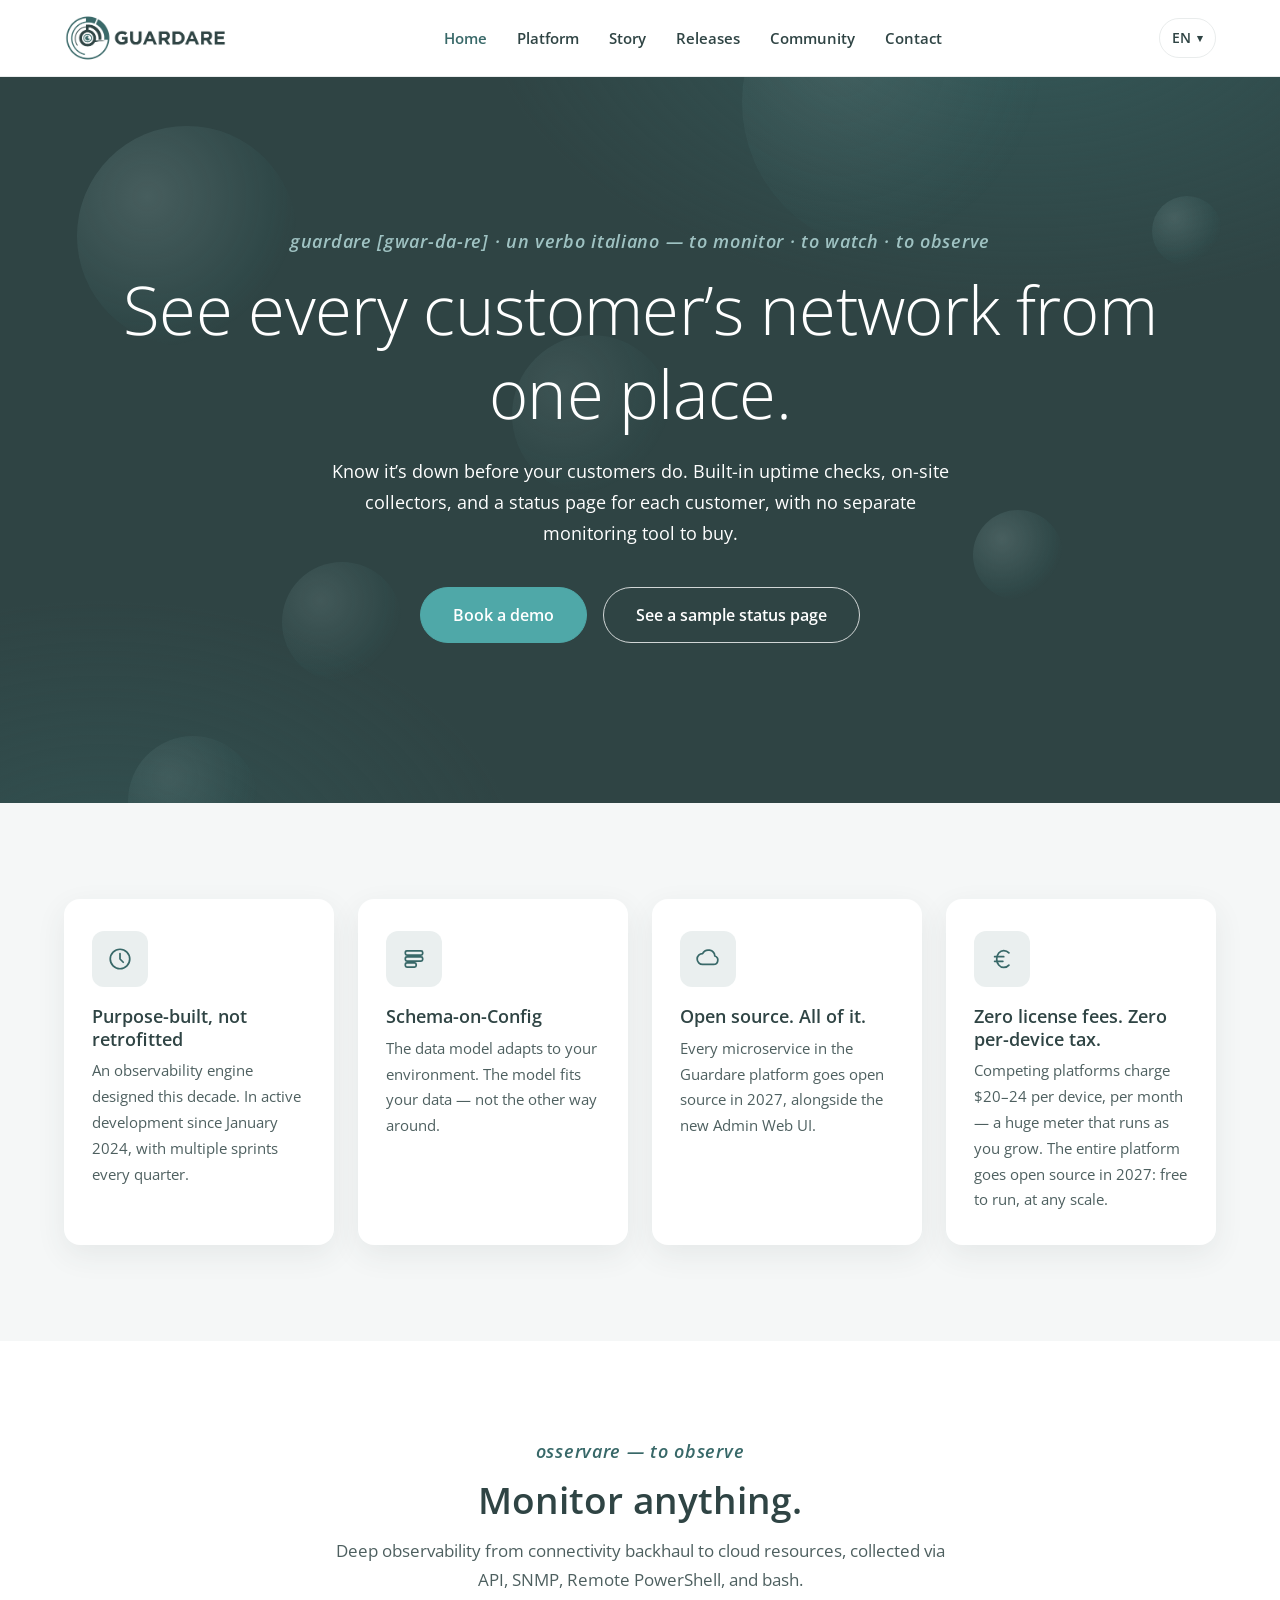
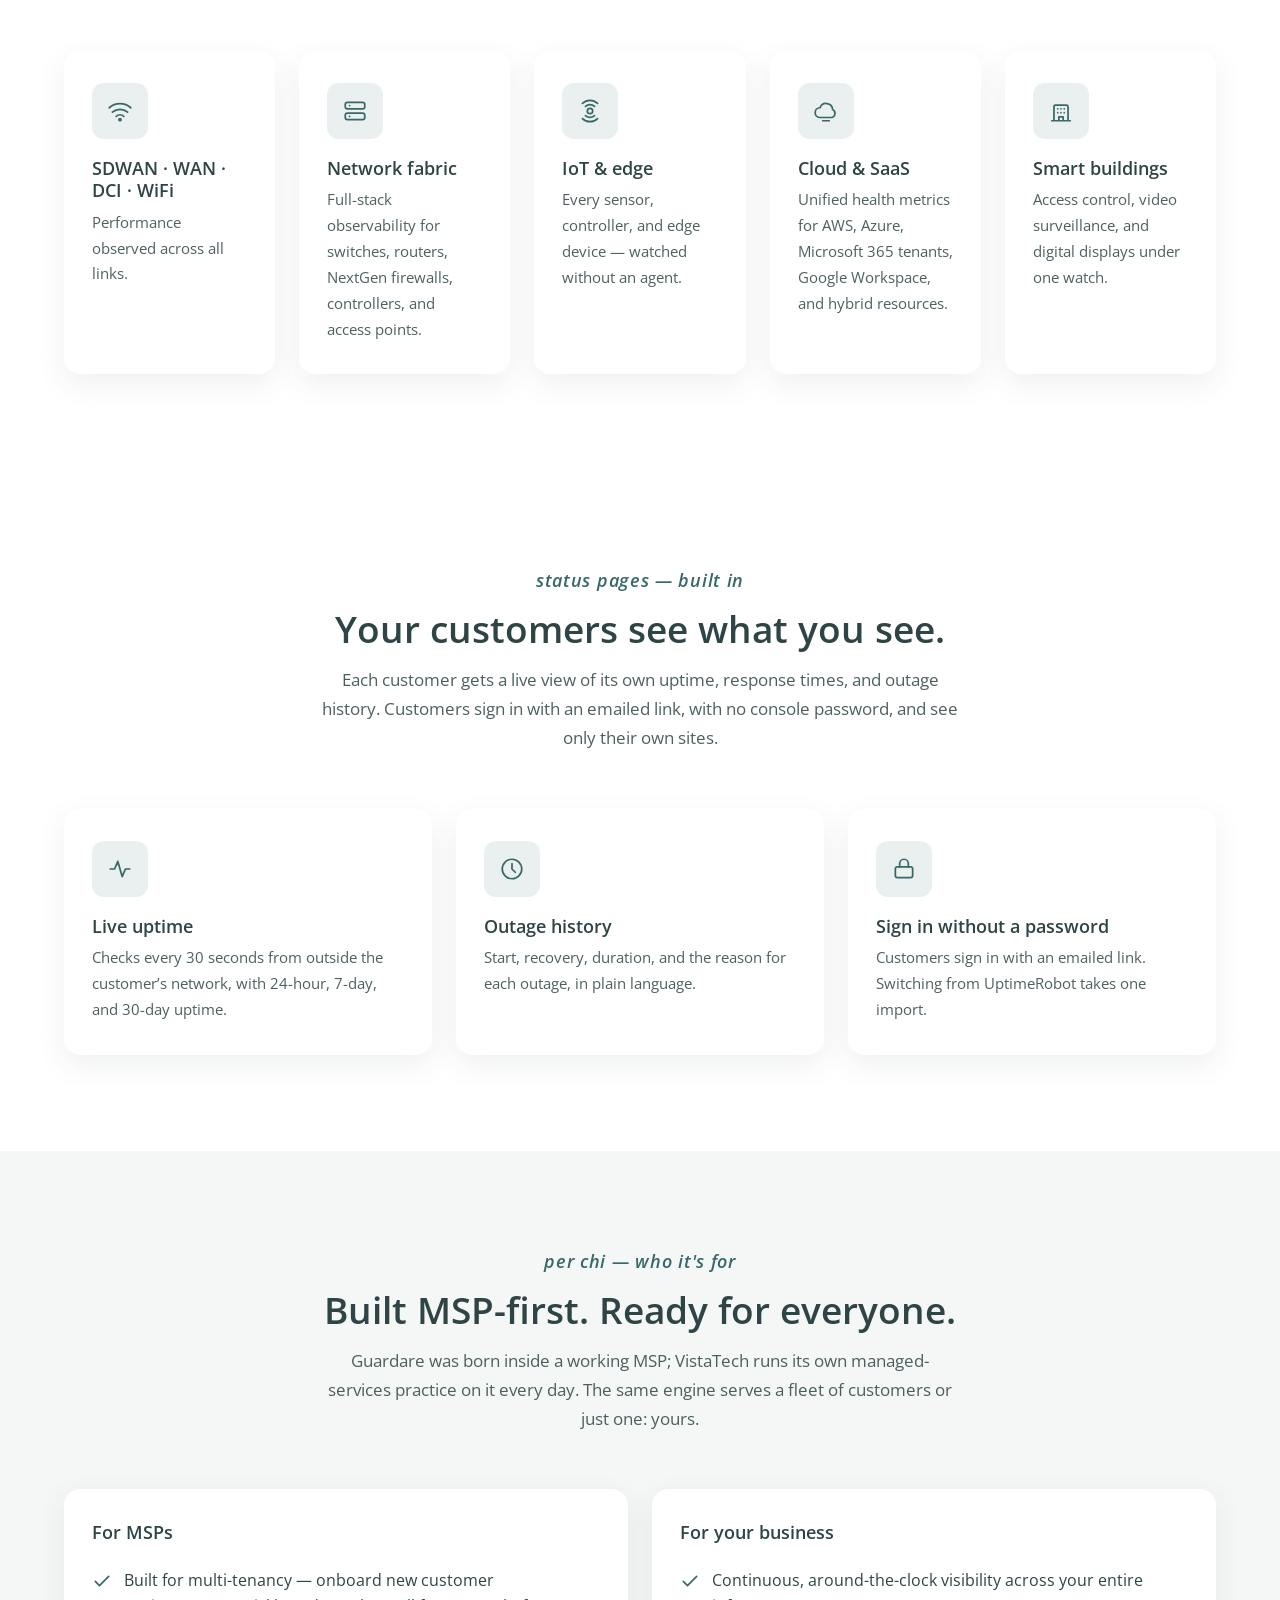
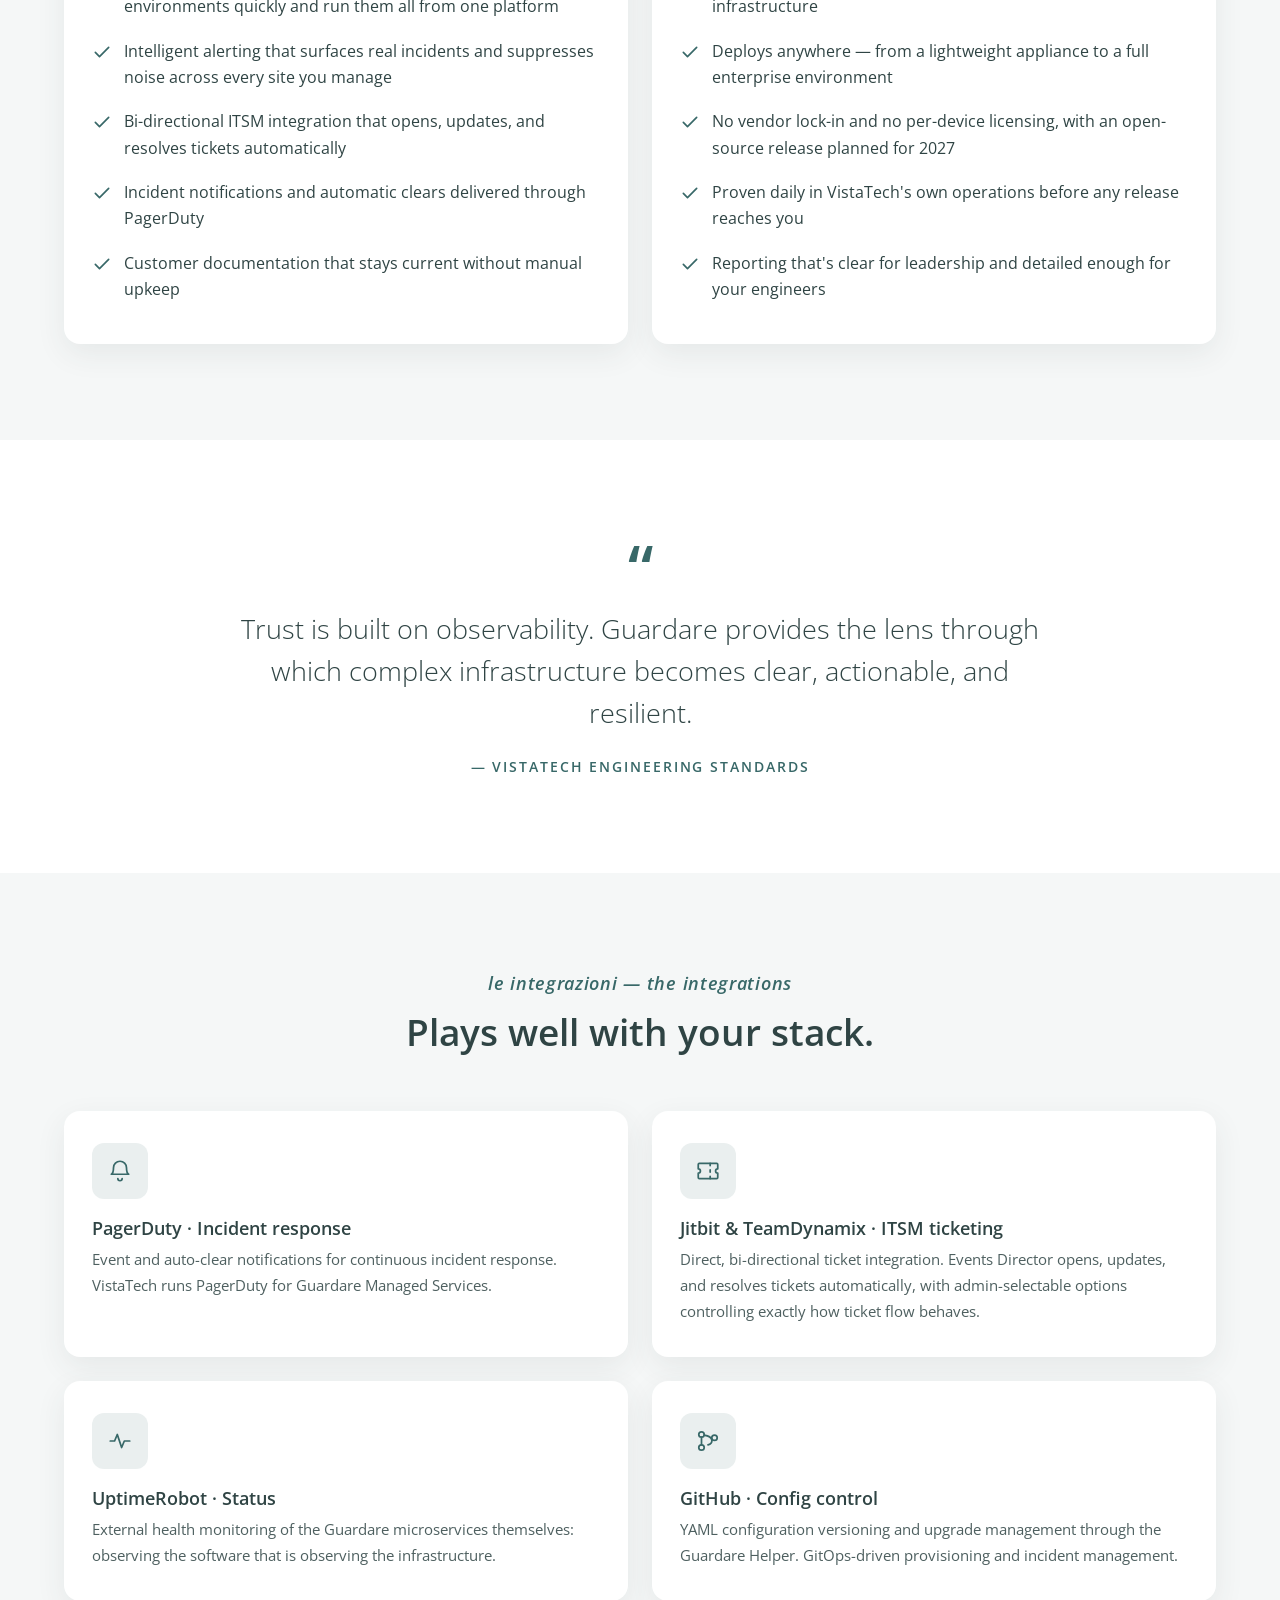
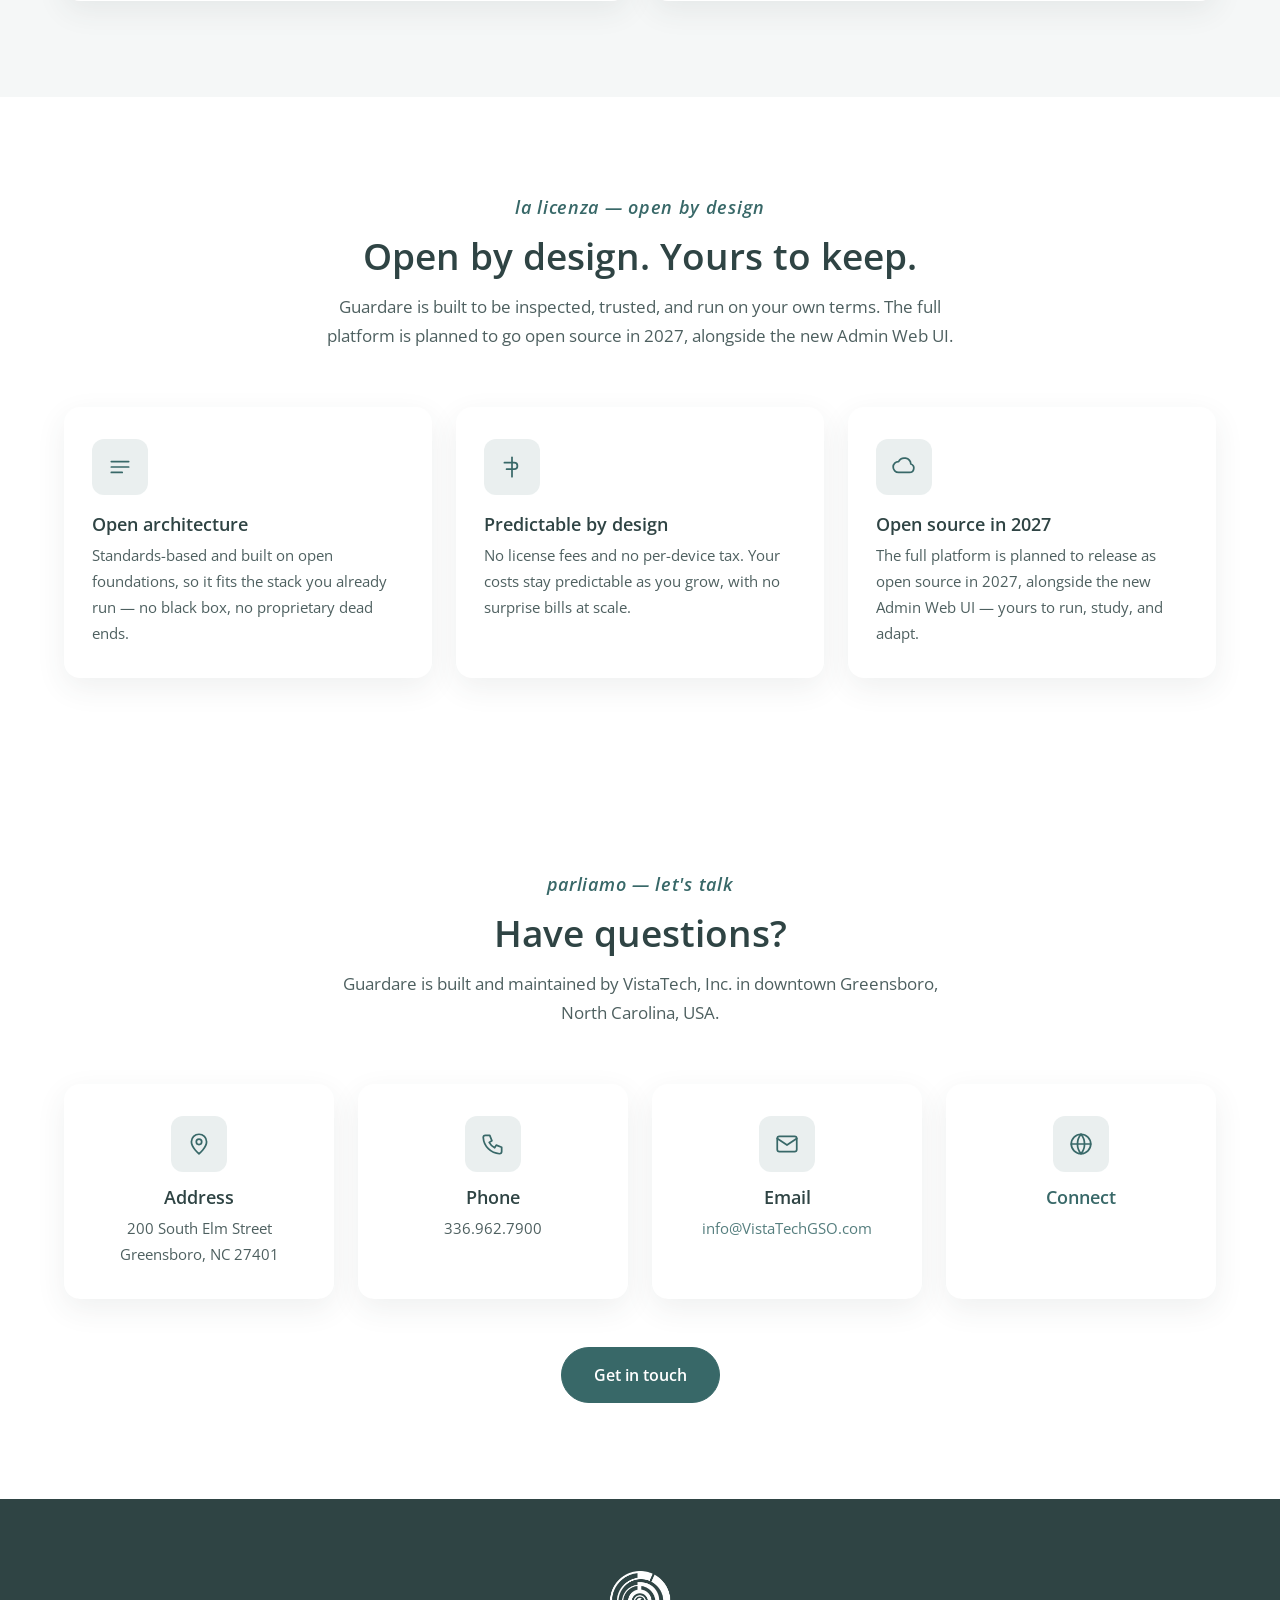
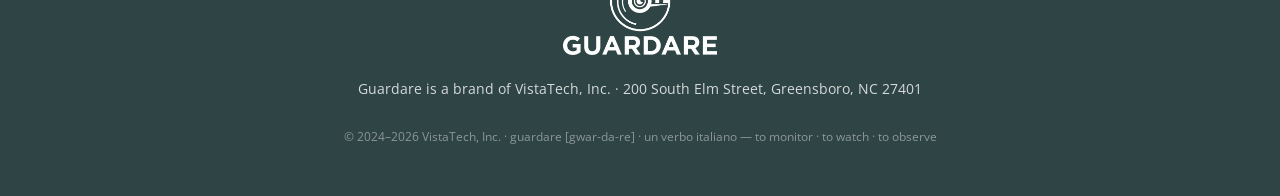
==== commit dac06559: "608" ====
--- a/index.html
+++ b/index.html
@@ -54,12 +54,12 @@
     <div class="pulse" aria-hidden="true"><span></span><span></span><span></span></div>
   <div class="container">
     <div class="eyebrow" data-i18n="hero.eyebrow">guardare [gwar-da-re] · un verbo italiano — to monitor · to watch · to observe</div>
-    <h1 data-i18n="hero.h1">Observability you can trust.</h1>
-    <p class="sub" data-i18n="hero.sub">A modern systems observability &amp; alerting platform: lightweight, agentless, and API-first. None of the weight of a 2000s NMS. Going open source in 2027.</p>
+    <h1 data-i18n="hero.h1">See every customer’s network from one place.</h1>
+    <p class="sub" data-i18n="hero.sub">Know it’s down before your customers do. Built-in uptime checks, on-site collectors, and a status page for each customer, with no separate monitoring tool to buy.</p>
     <div class="actions">
       
-      <a class="pill" href="/architecture" data-i18n="hero.cta1">Explore the platform</a>
-        <a class="pill ghost" href="/community" data-i18n="hero.cta2">Help shape 2027 releases</a>
+      <a class="pill" href="/#contact" data-i18n="hero.cta1">Book a demo</a>
+        <a class="pill ghost" href="#status" data-i18n="hero.cta2">See a sample status page</a>
     </div>
   </div>
 </section>
@@ -126,6 +126,32 @@
   </div>
 </section>
 
+<section id="status">
+  <div class="container">
+    <div class="section-head">
+      <div class="eyebrow" data-i18n="st.eyebrow">status pages — built in</div>
+      <h2 data-i18n="st.h2">Your customers see what you see.</h2>
+      <p class="lead" data-i18n="st.lead">Each customer gets a live view of its own uptime, response times, and outage history. Customers sign in with an emailed link, with no console password, and see only their own sites.</p>
+    </div>
+    <div class="grid cols-3">
+      <div class="card">
+        <div class="tile"><svg viewBox="0 0 24 24"><path d="M3 12h4l3-7 4 14 3-7h4"/></svg></div>
+        <h3 data-i18n="st.c1.h">Live uptime</h3>
+        <p data-i18n="st.c1.p">Checks every 30 seconds from outside the customer’s network, with 24-hour, 7-day, and 30-day uptime.</p>
+      </div>
+      <div class="card">
+        <div class="tile"><svg viewBox="0 0 24 24"><circle cx="12" cy="12" r="9"/><path d="M12 7v5l3 3"/></svg></div>
+        <h3 data-i18n="st.c2.h">Outage history</h3>
+        <p data-i18n="st.c2.p">Start, recovery, duration, and the reason for each outage, in plain language.</p>
+      </div>
+      <div class="card">
+        <div class="tile"><svg viewBox="0 0 24 24"><rect x="4" y="10" width="16" height="10" rx="2"/><path d="M8 10V7a4 4 0 0 1 8 0v3"/></svg></div>
+        <h3 data-i18n="st.c3.h">Sign in without a password</h3>
+        <p data-i18n="st.c3.p">Customers sign in with an emailed link. Switching from UptimeRobot takes one import.</p>
+      </div>
+    </div>
+  </div>
+</section>
 <section id="who" class="mist">
   <div class="container">
     <div class="section-head">
--- a/site.css
+++ b/site.css
@@ -245,7 +245,7 @@
   .lang-btn{display:inline-flex;align-items:center;gap:6px;background:transparent;border:1px solid var(--line);color:var(--ink);font:inherit;font-weight:600;font-size:.9rem;padding:7px 12px;border-radius:999px;cursor:pointer;transition:border-color .2s ease,color .2s ease}
   .lang-btn:hover{color:var(--teal);border-color:var(--teal)}
   .lang-caret{font-size:.7rem;line-height:1}
-  .lang-menu{position:absolute;right:0;top:calc(100% + 8px);min-width:172px;list-style:none;margin:0;padding:6px;background:#fff;border:1px solid var(--line);border-radius:12px;box-shadow:0 12px 30px rgba(0,0,0,.12);opacity:0;visibility:hidden;transform:translateY(-4px);transition:opacity .18s ease,transform .18s ease,visibility .18s;z-index:60}
+  .lang-switcher .lang-menu{display:block;overflow:visible;gap:0;position:absolute;right:0;top:calc(100% + 8px);min-width:172px;list-style:none;margin:0;padding:6px;background:#fff;border:1px solid var(--line);border-radius:12px;box-shadow:0 12px 30px rgba(0,0,0,.12);opacity:0;visibility:hidden;transform:translateY(-4px);transition:opacity .18s ease,transform .18s ease,visibility .18s;z-index:60}
   .lang-switcher.open .lang-menu{opacity:1;visibility:visible;transform:translateY(0)}
   .lang-menu a{display:block;padding:9px 12px;border-radius:8px;color:var(--ink);font-weight:600;font-size:.9rem;white-space:nowrap}
   .lang-menu a:hover{background:rgba(0,0,0,.04);color:var(--teal)}
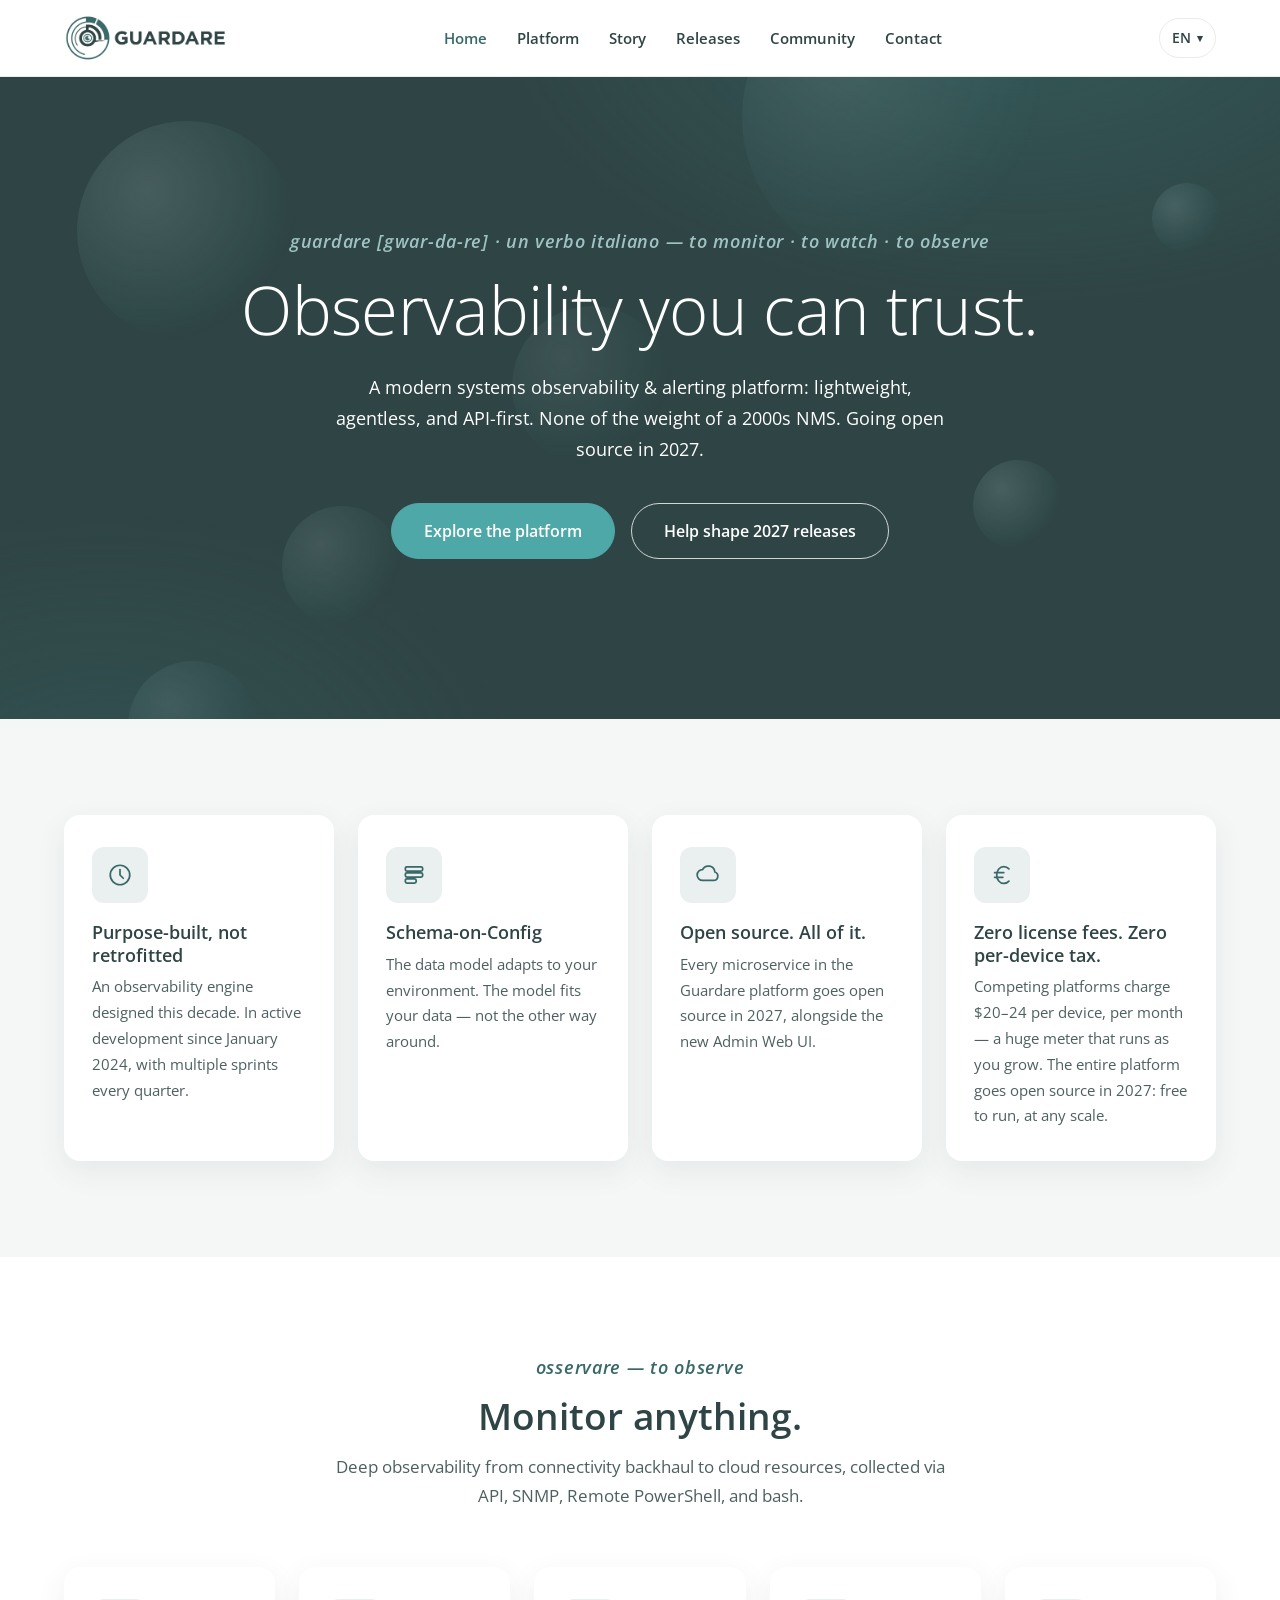
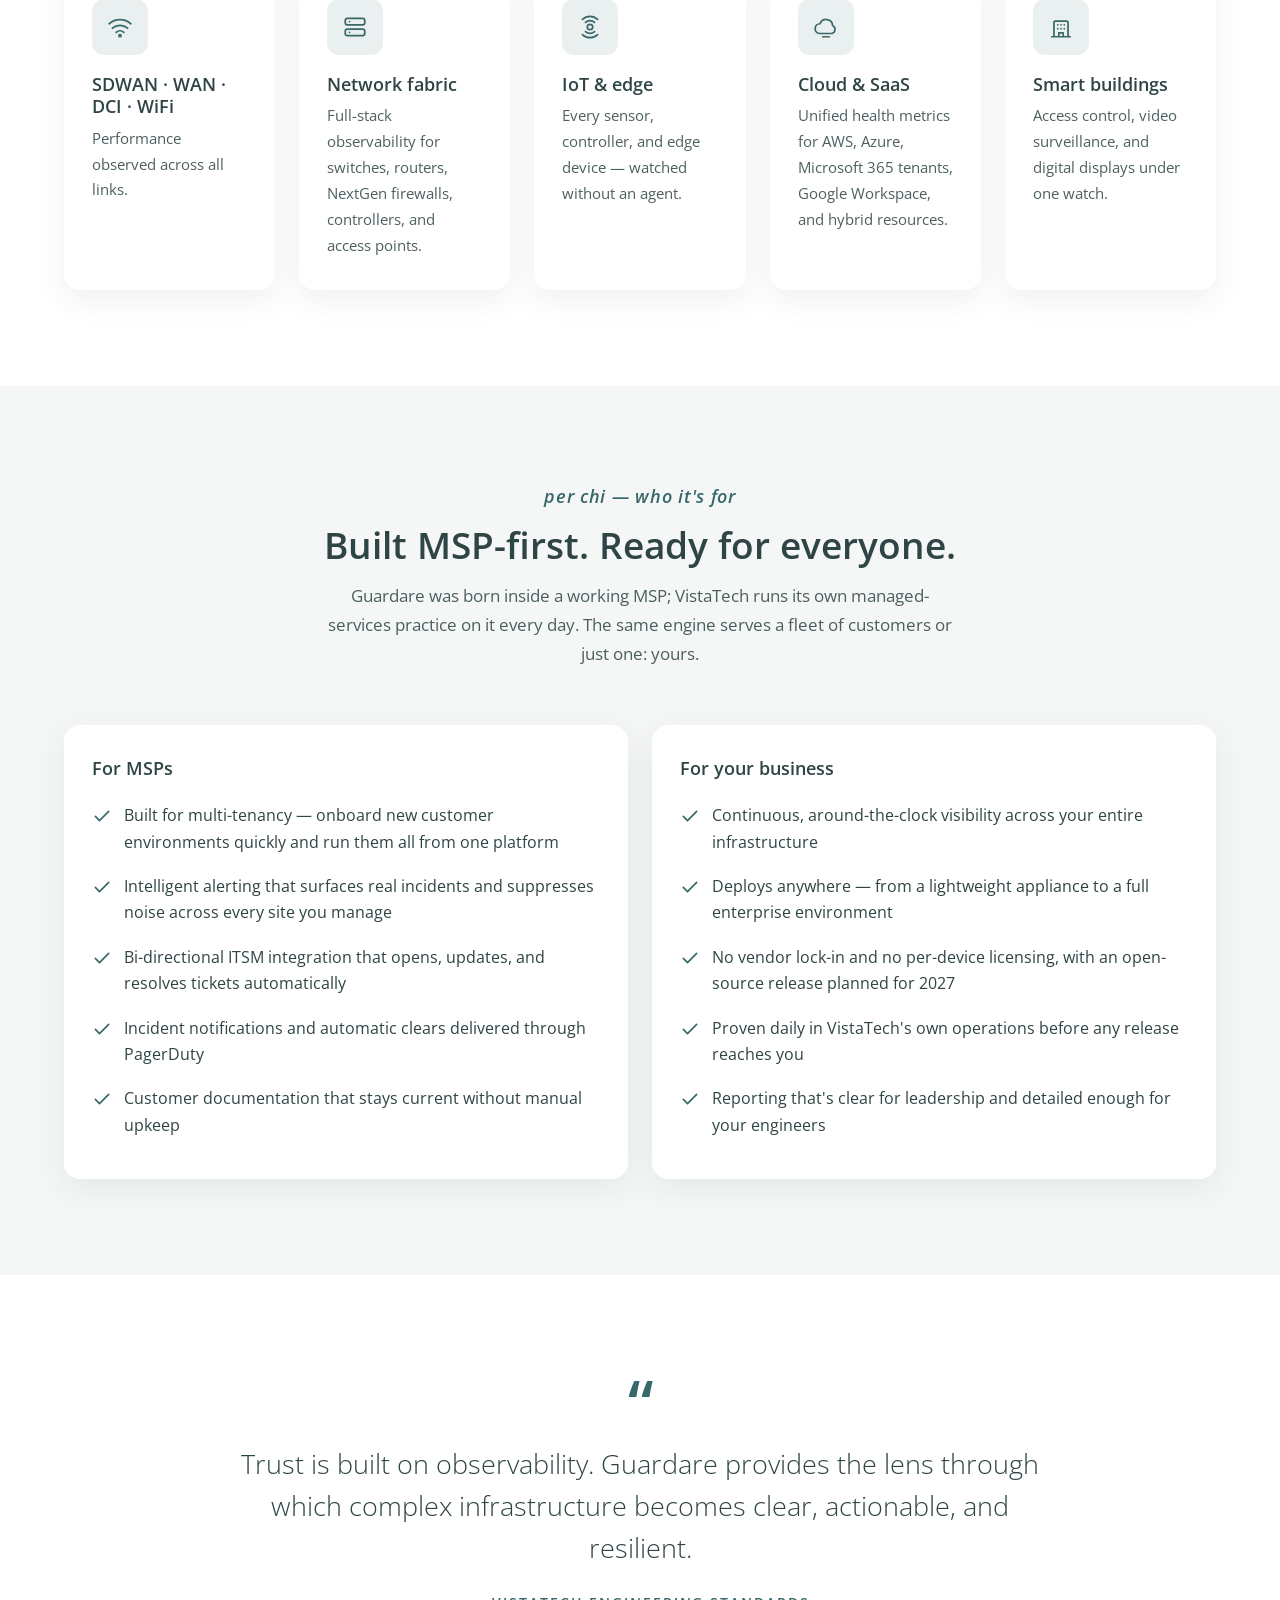
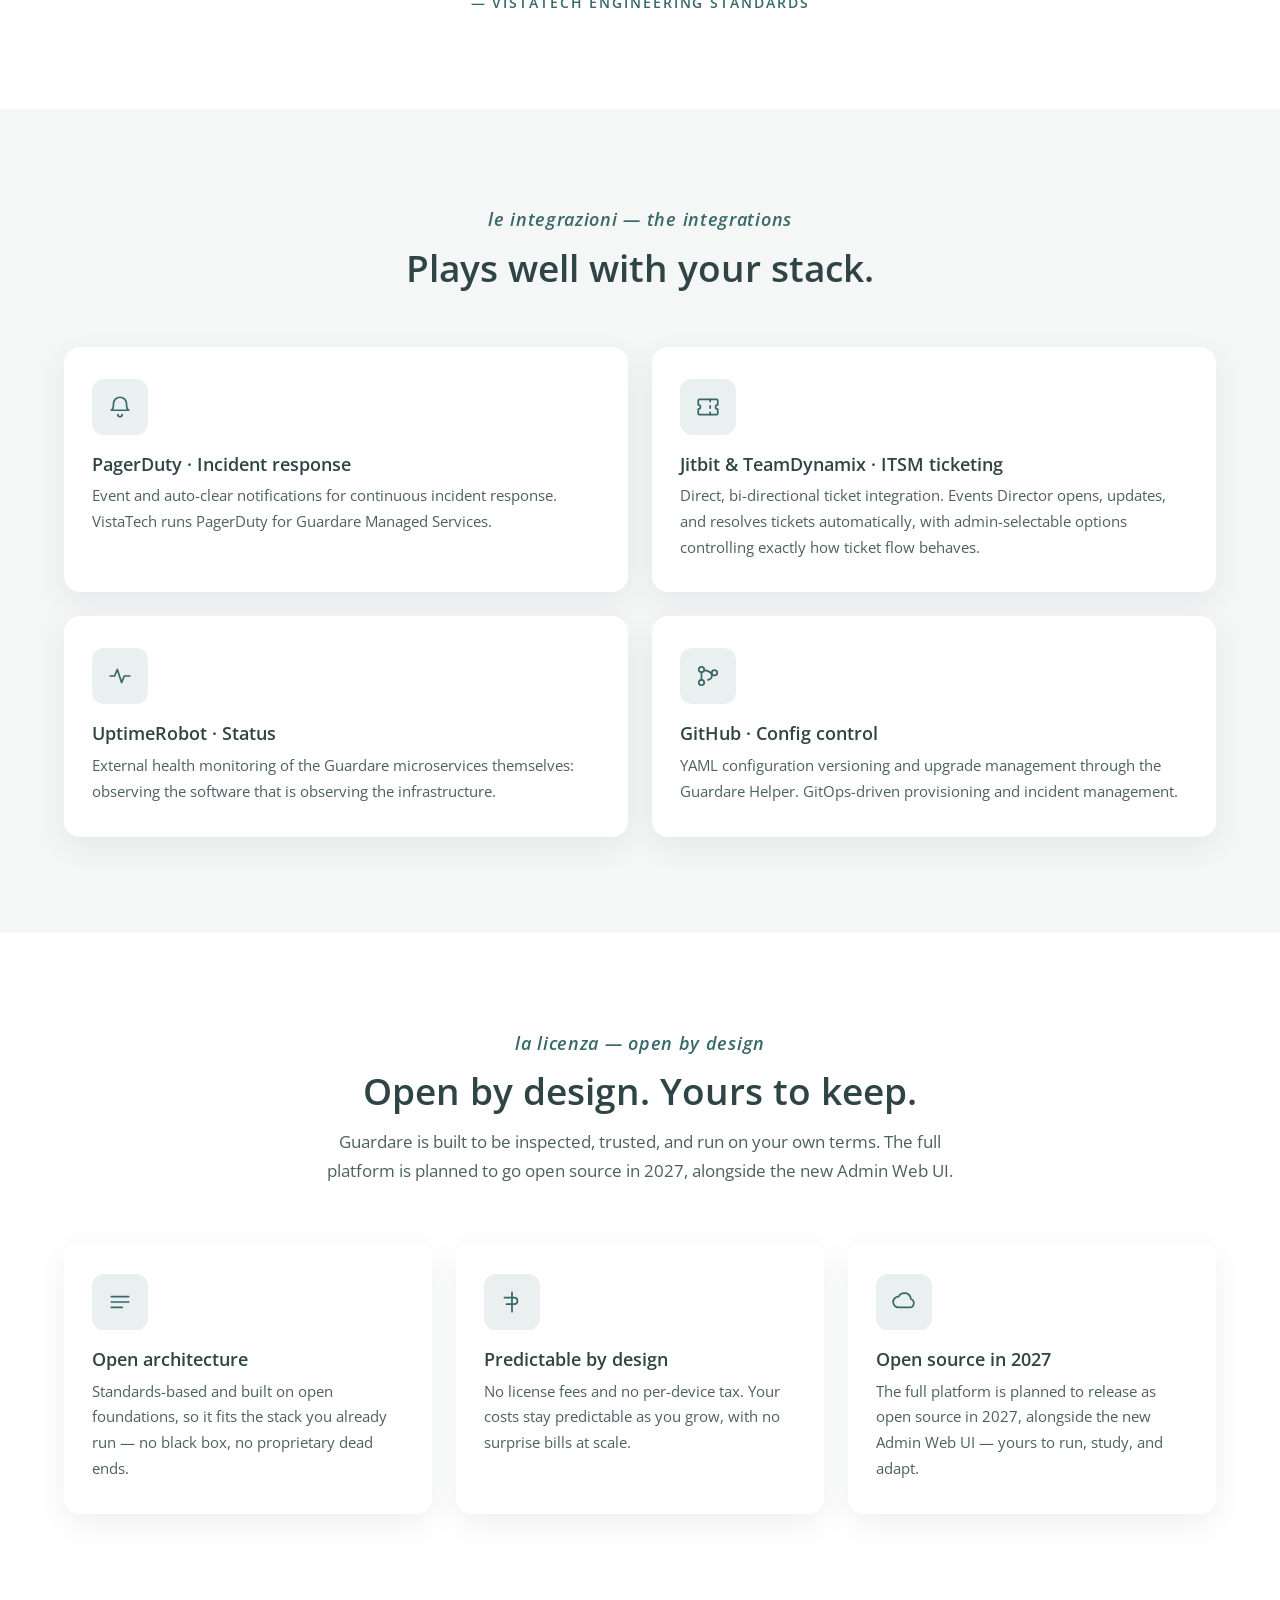
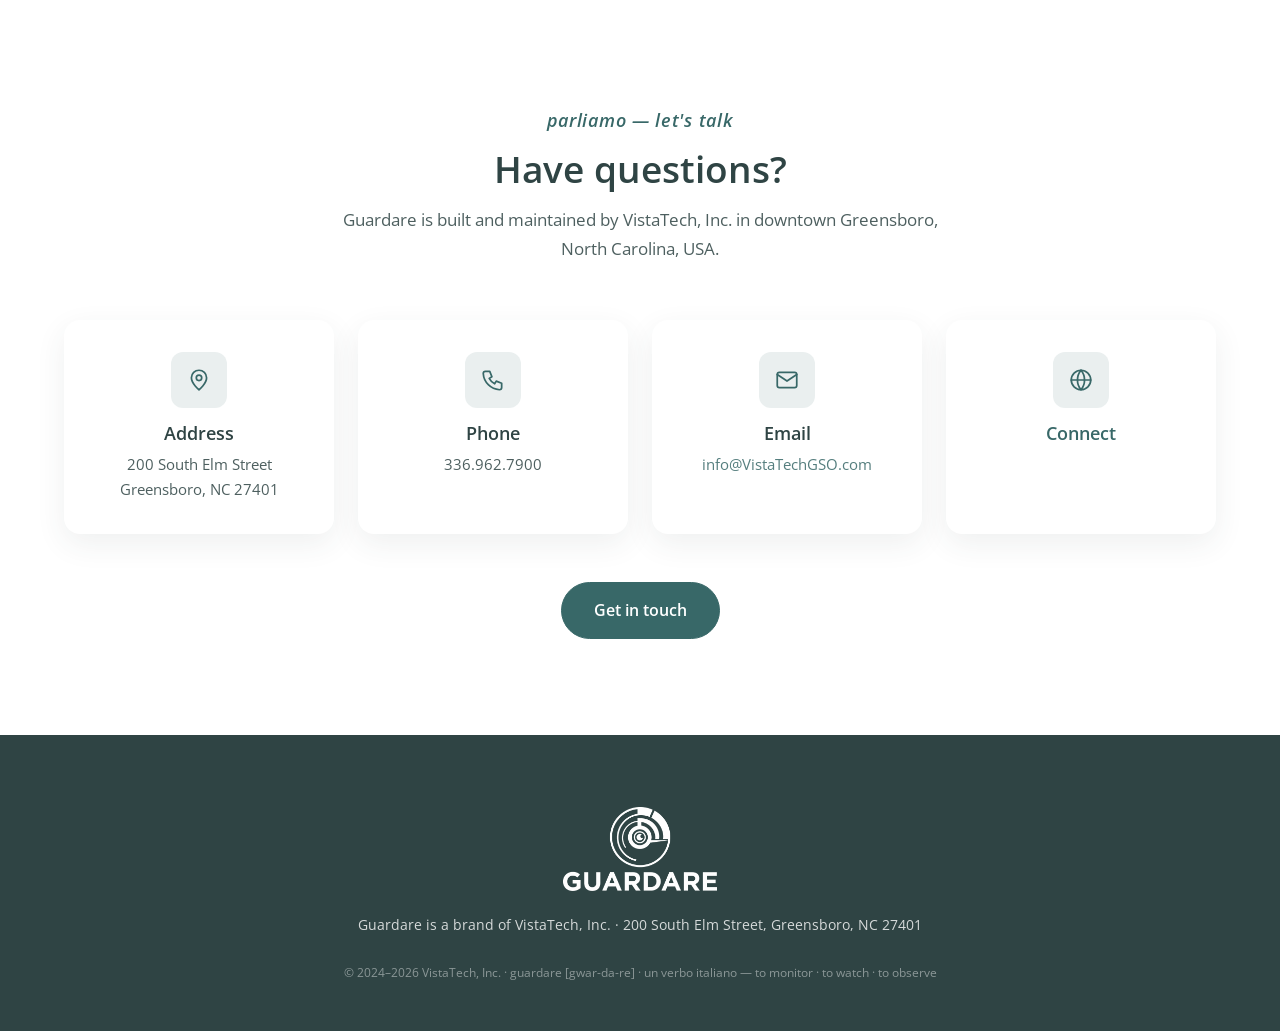
==== commit 5b469781: "609" ====
--- a/index.html
+++ b/index.html
@@ -54,12 +54,12 @@
     <div class="pulse" aria-hidden="true"><span></span><span></span><span></span></div>
   <div class="container">
     <div class="eyebrow" data-i18n="hero.eyebrow">guardare [gwar-da-re] · un verbo italiano — to monitor · to watch · to observe</div>
-    <h1 data-i18n="hero.h1">See every customer’s network from one place.</h1>
-    <p class="sub" data-i18n="hero.sub">Know it’s down before your customers do. Built-in uptime checks, on-site collectors, and a status page for each customer, with no separate monitoring tool to buy.</p>
+    <h1 data-i18n="hero.h1">Observability you can trust.</h1>
+    <p class="sub" data-i18n="hero.sub">A modern systems observability &amp; alerting platform: lightweight, agentless, and API-first. None of the weight of a 2000s NMS. Going open source in 2027.</p>
     <div class="actions">
       
-      <a class="pill" href="/#contact" data-i18n="hero.cta1">Book a demo</a>
-        <a class="pill ghost" href="#status" data-i18n="hero.cta2">See a sample status page</a>
+      <a class="pill" href="/architecture" data-i18n="hero.cta1">Explore the platform</a>
+        <a class="pill ghost" href="/community" data-i18n="hero.cta2">Help shape 2027 releases</a>
     </div>
   </div>
 </section>
@@ -126,32 +126,6 @@
   </div>
 </section>
 
-<section id="status">
-  <div class="container">
-    <div class="section-head">
-      <div class="eyebrow" data-i18n="st.eyebrow">status pages — built in</div>
-      <h2 data-i18n="st.h2">Your customers see what you see.</h2>
-      <p class="lead" data-i18n="st.lead">Each customer gets a live view of its own uptime, response times, and outage history. Customers sign in with an emailed link, with no console password, and see only their own sites.</p>
-    </div>
-    <div class="grid cols-3">
-      <div class="card">
-        <div class="tile"><svg viewBox="0 0 24 24"><path d="M3 12h4l3-7 4 14 3-7h4"/></svg></div>
-        <h3 data-i18n="st.c1.h">Live uptime</h3>
-        <p data-i18n="st.c1.p">Checks every 30 seconds from outside the customer’s network, with 24-hour, 7-day, and 30-day uptime.</p>
-      </div>
-      <div class="card">
-        <div class="tile"><svg viewBox="0 0 24 24"><circle cx="12" cy="12" r="9"/><path d="M12 7v5l3 3"/></svg></div>
-        <h3 data-i18n="st.c2.h">Outage history</h3>
-        <p data-i18n="st.c2.p">Start, recovery, duration, and the reason for each outage, in plain language.</p>
-      </div>
-      <div class="card">
-        <div class="tile"><svg viewBox="0 0 24 24"><rect x="4" y="10" width="16" height="10" rx="2"/><path d="M8 10V7a4 4 0 0 1 8 0v3"/></svg></div>
-        <h3 data-i18n="st.c3.h">Sign in without a password</h3>
-        <p data-i18n="st.c3.p">Customers sign in with an emailed link. Switching from UptimeRobot takes one import.</p>
-      </div>
-    </div>
-  </div>
-</section>
 <section id="who" class="mist">
   <div class="container">
     <div class="section-head">
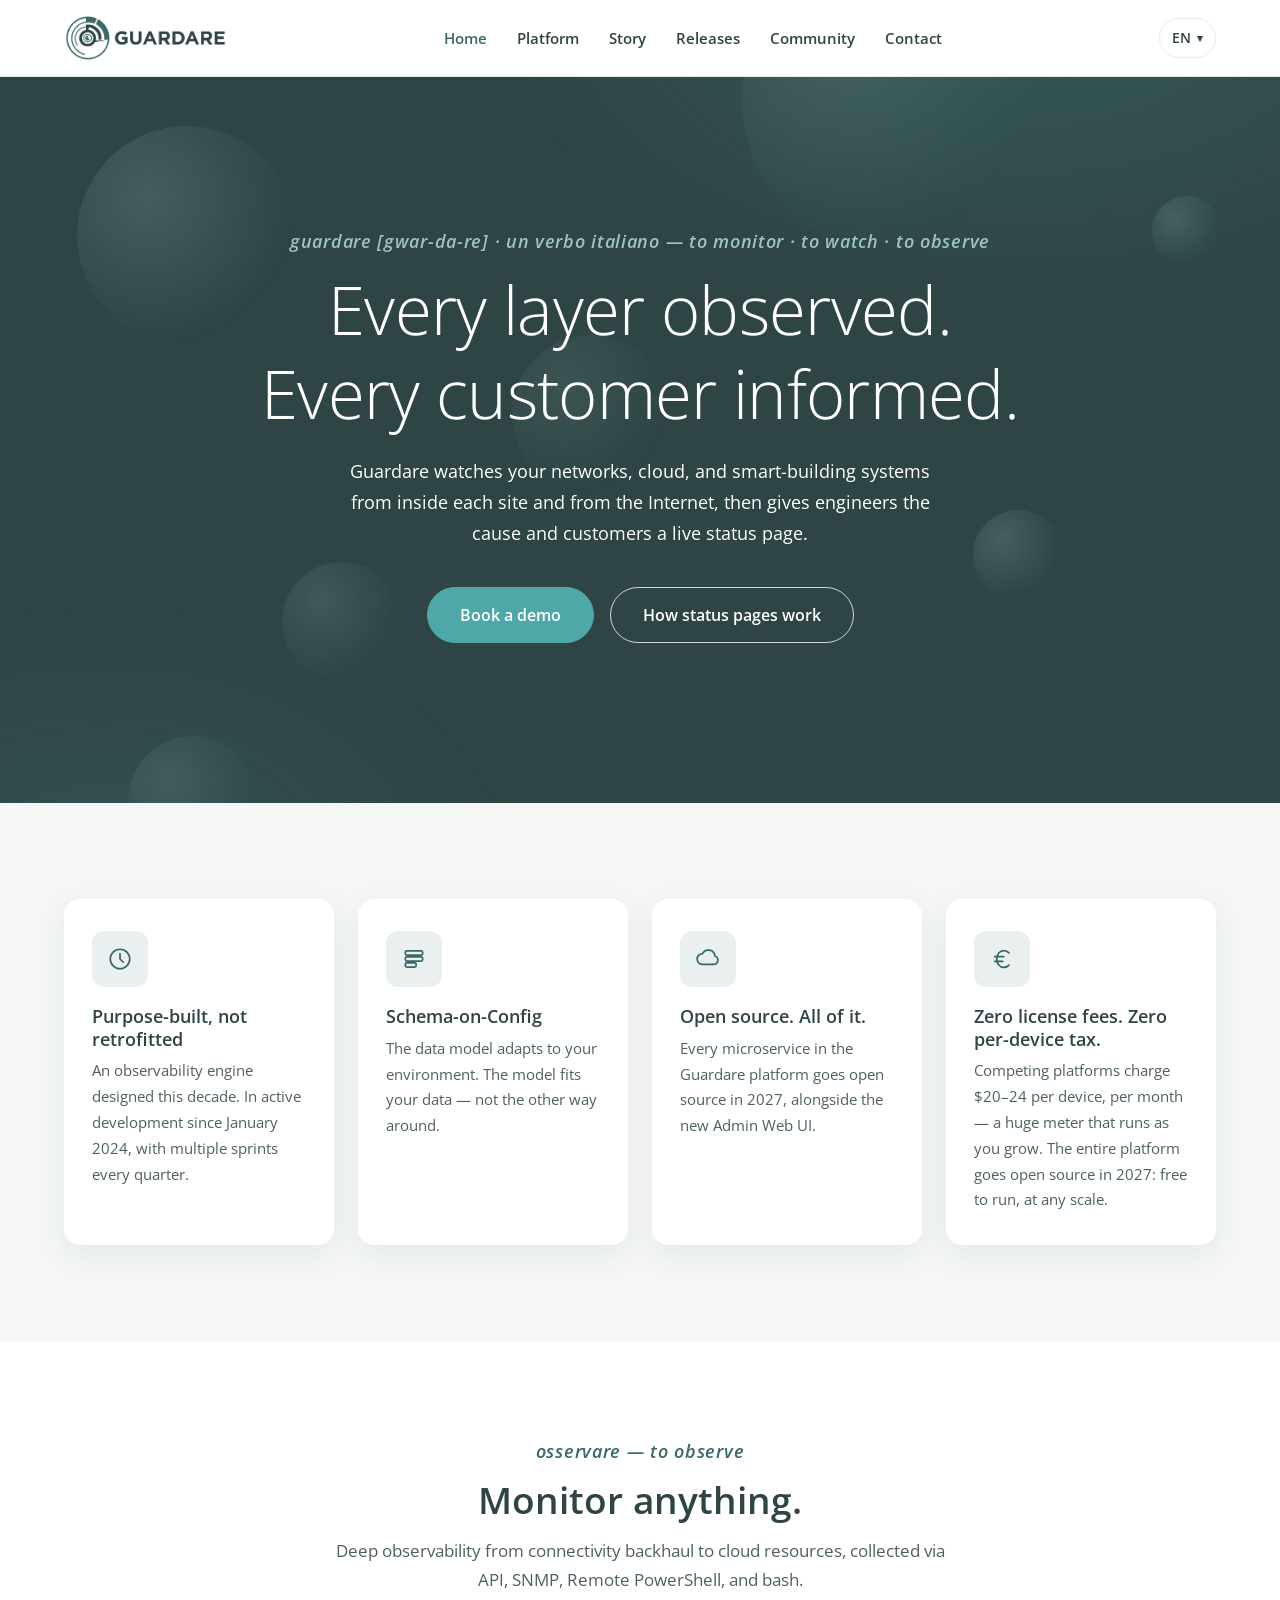
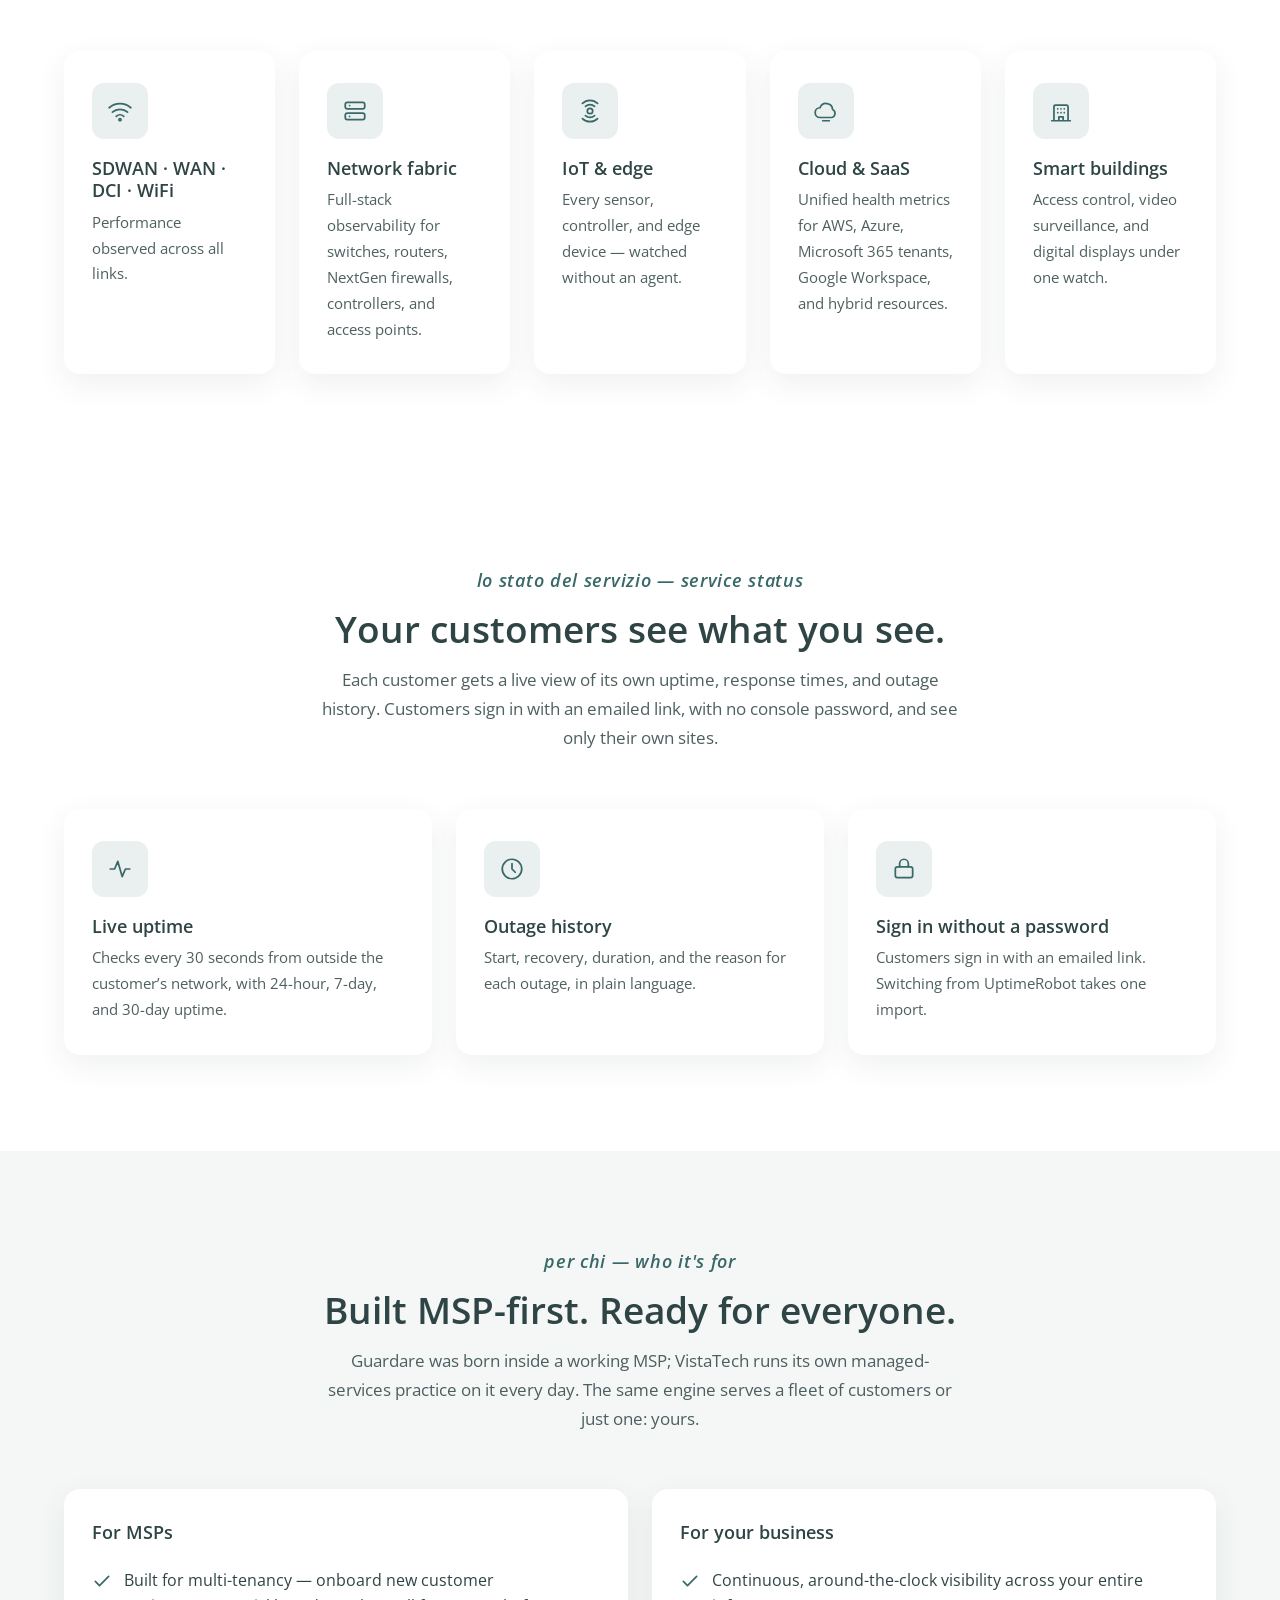
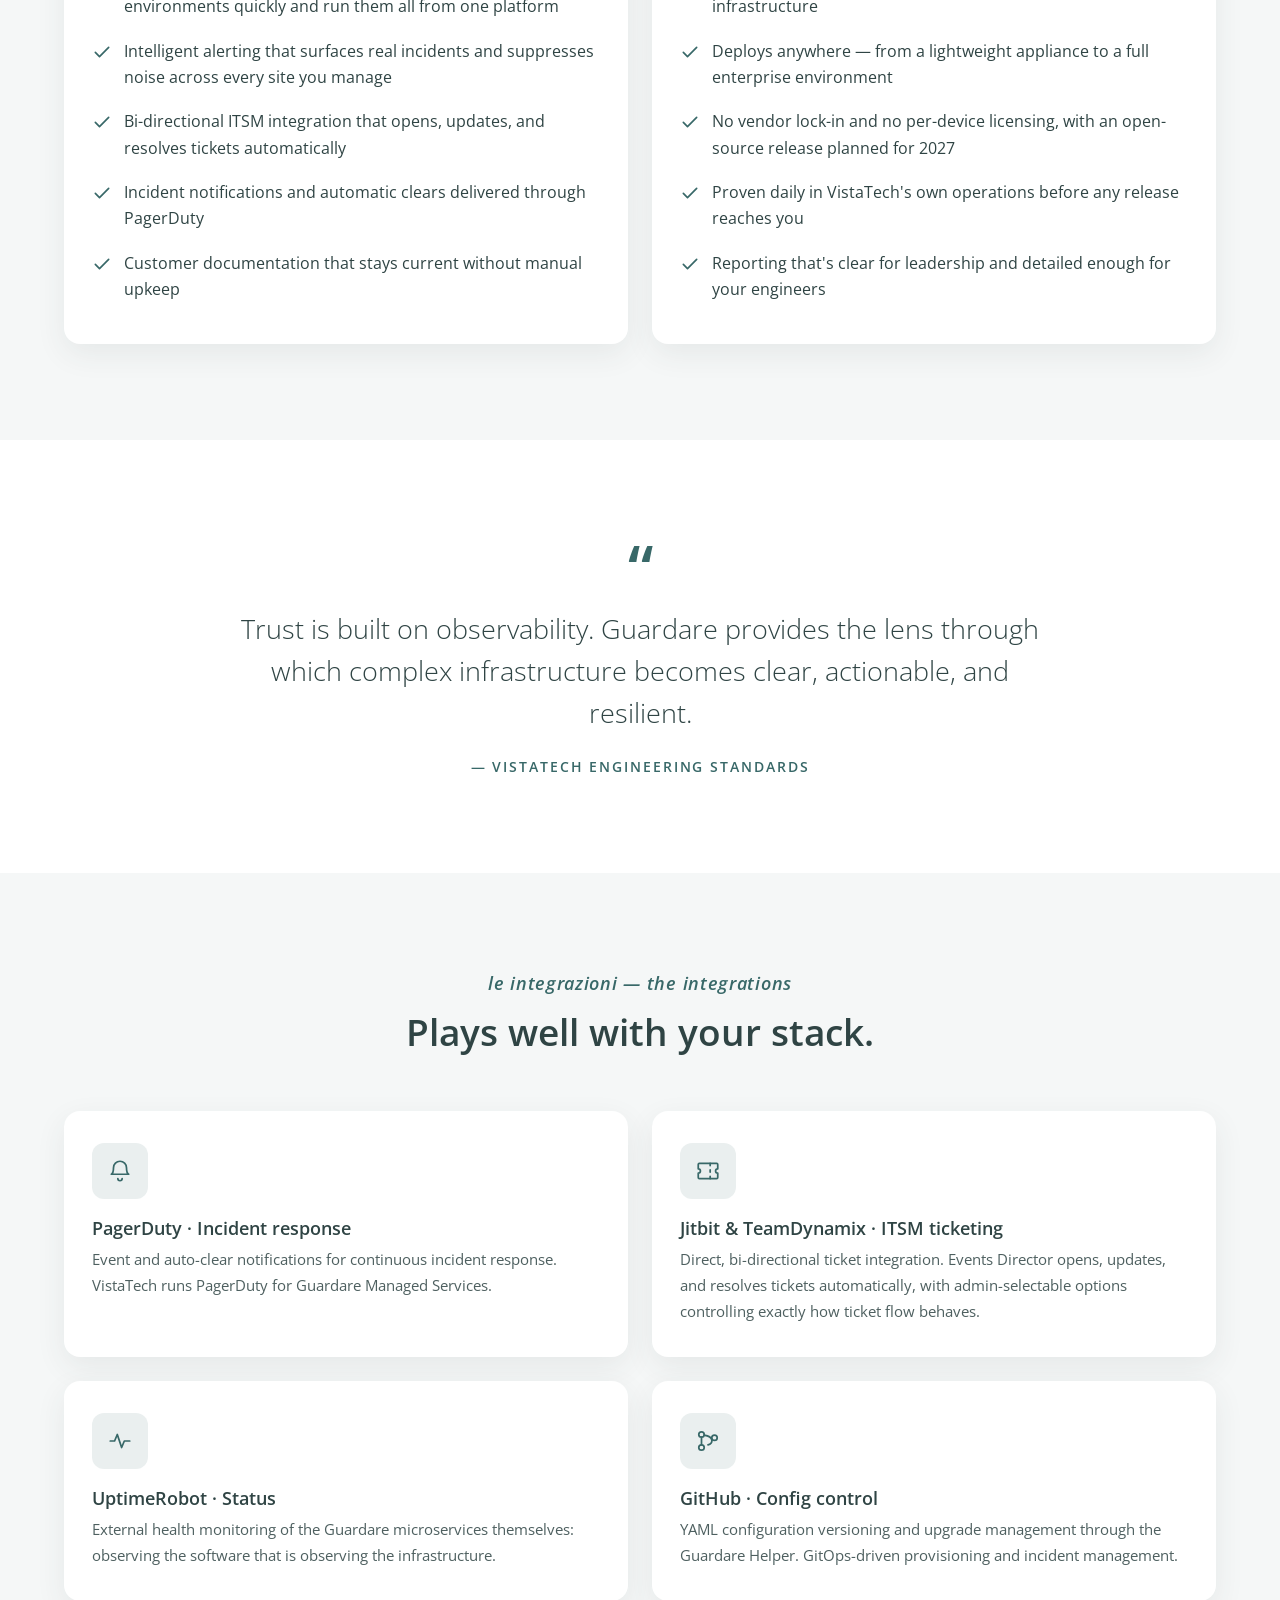
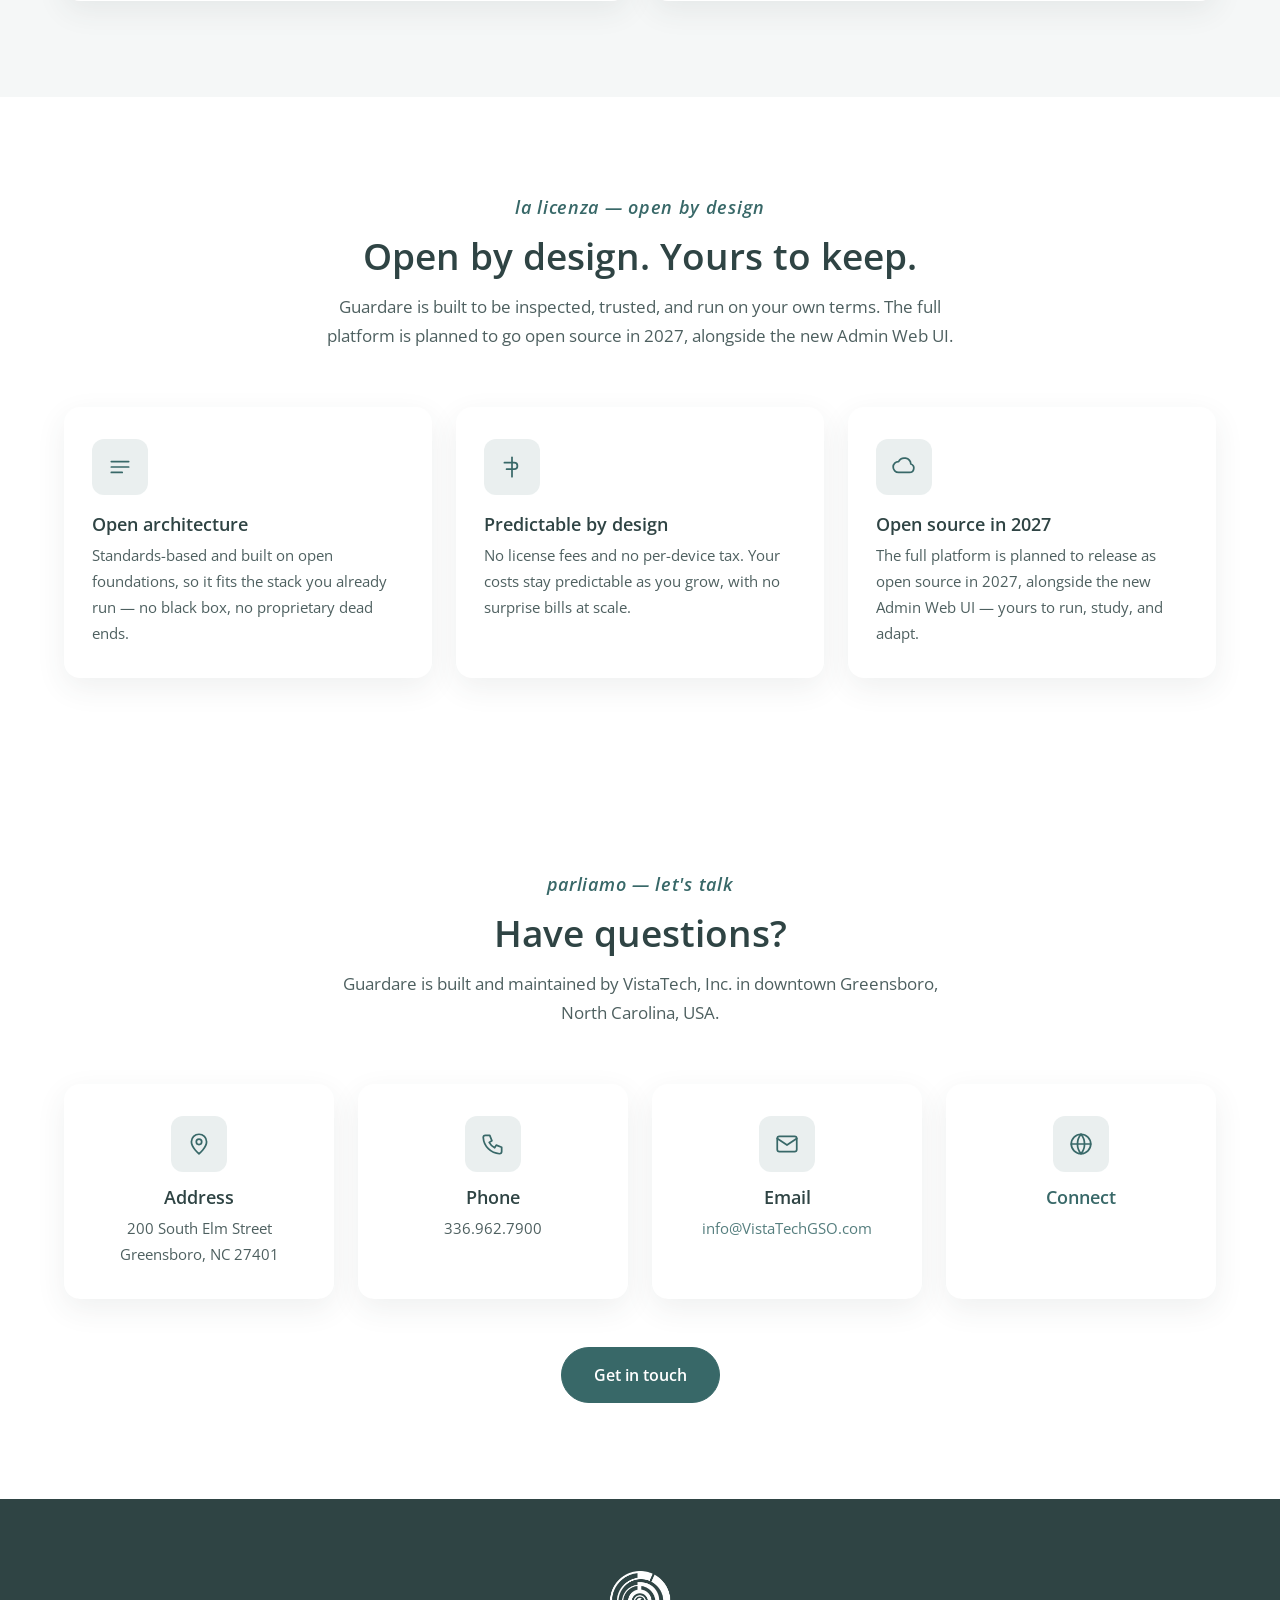
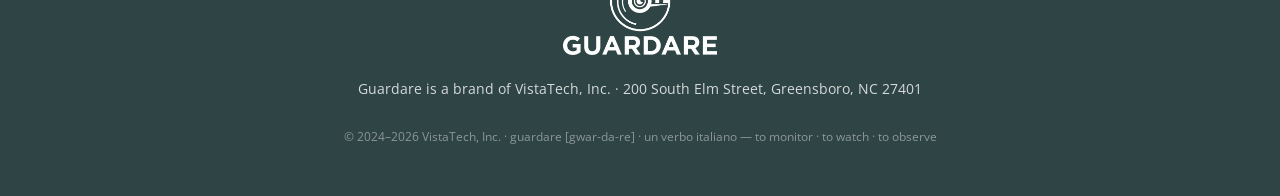
==== commit bdd51b4c: "610 Co-Authored-By: Claude Opus 5.5 <noreply@anthropic.com> Claude-Session: https://claude.ai/code/s" ====
--- a/index.html
+++ b/index.html
@@ -54,12 +54,12 @@
     <div class="pulse" aria-hidden="true"><span></span><span></span><span></span></div>
   <div class="container">
     <div class="eyebrow" data-i18n="hero.eyebrow">guardare [gwar-da-re] · un verbo italiano — to monitor · to watch · to observe</div>
-    <h1 data-i18n="hero.h1">Observability you can trust.</h1>
-    <p class="sub" data-i18n="hero.sub">A modern systems observability &amp; alerting platform: lightweight, agentless, and API-first. None of the weight of a 2000s NMS. Going open source in 2027.</p>
+    <h1 data-i18n="hero.h1">Every layer observed. Every customer informed.</h1>
+    <p class="sub" data-i18n="hero.sub">Guardare watches your networks, cloud, and smart-building systems from inside each site and from the Internet, then gives engineers the cause and customers a live status page.</p>
     <div class="actions">
       
-      <a class="pill" href="/architecture" data-i18n="hero.cta1">Explore the platform</a>
-        <a class="pill ghost" href="/community" data-i18n="hero.cta2">Help shape 2027 releases</a>
+      <a class="pill" href="/#contact" data-i18n="hero.cta1">Book a demo</a>
+        <a class="pill ghost" href="/#status" data-i18n="hero.cta2">How status pages work</a>
     </div>
   </div>
 </section>
@@ -126,6 +126,32 @@
   </div>
 </section>
 
+<section id="status">
+  <div class="container">
+    <div class="section-head">
+      <div class="eyebrow" data-i18n="st.eyebrow">lo stato del servizio — service status</div>
+      <h2 data-i18n="st.h2">Your customers see what you see.</h2>
+      <p class="lead" data-i18n="st.lead">Each customer gets a live view of its own uptime, response times, and outage history. Customers sign in with an emailed link, with no console password, and see only their own sites.</p>
+    </div>
+    <div class="grid cols-3">
+      <div class="card">
+        <div class="tile"><svg viewBox="0 0 24 24"><path d="M3 12h4l3-7 4 14 3-7h4"/></svg></div>
+        <h3 data-i18n="st.c1.h">Live uptime</h3>
+        <p data-i18n="st.c1.p">Checks every 30 seconds from outside the customer’s network, with 24-hour, 7-day, and 30-day uptime.</p>
+      </div>
+      <div class="card">
+        <div class="tile"><svg viewBox="0 0 24 24"><circle cx="12" cy="12" r="9"/><path d="M12 7v5l3 3"/></svg></div>
+        <h3 data-i18n="st.c2.h">Outage history</h3>
+        <p data-i18n="st.c2.p">Start, recovery, duration, and the reason for each outage, in plain language.</p>
+      </div>
+      <div class="card">
+        <div class="tile"><svg viewBox="0 0 24 24"><rect x="4" y="10" width="16" height="10" rx="2"/><path d="M8 10V7a4 4 0 0 1 8 0v3"/></svg></div>
+        <h3 data-i18n="st.c3.h">Sign in without a password</h3>
+        <p data-i18n="st.c3.p">Customers sign in with an emailed link. Switching from UptimeRobot takes one import.</p>
+      </div>
+    </div>
+  </div>
+</section>
 <section id="who" class="mist">
   <div class="container">
     <div class="section-head">
--- a/site.css
+++ b/site.css
@@ -250,3 +250,4 @@
   .lang-menu a{display:block;padding:9px 12px;border-radius:8px;color:var(--ink);font-weight:600;font-size:.9rem;white-space:nowrap}
   .lang-menu a:hover{background:rgba(0,0,0,.04);color:var(--teal)}
   .lang-menu a[aria-current="true"]{color:var(--teal)}
+.hero h1{text-wrap:balance}
